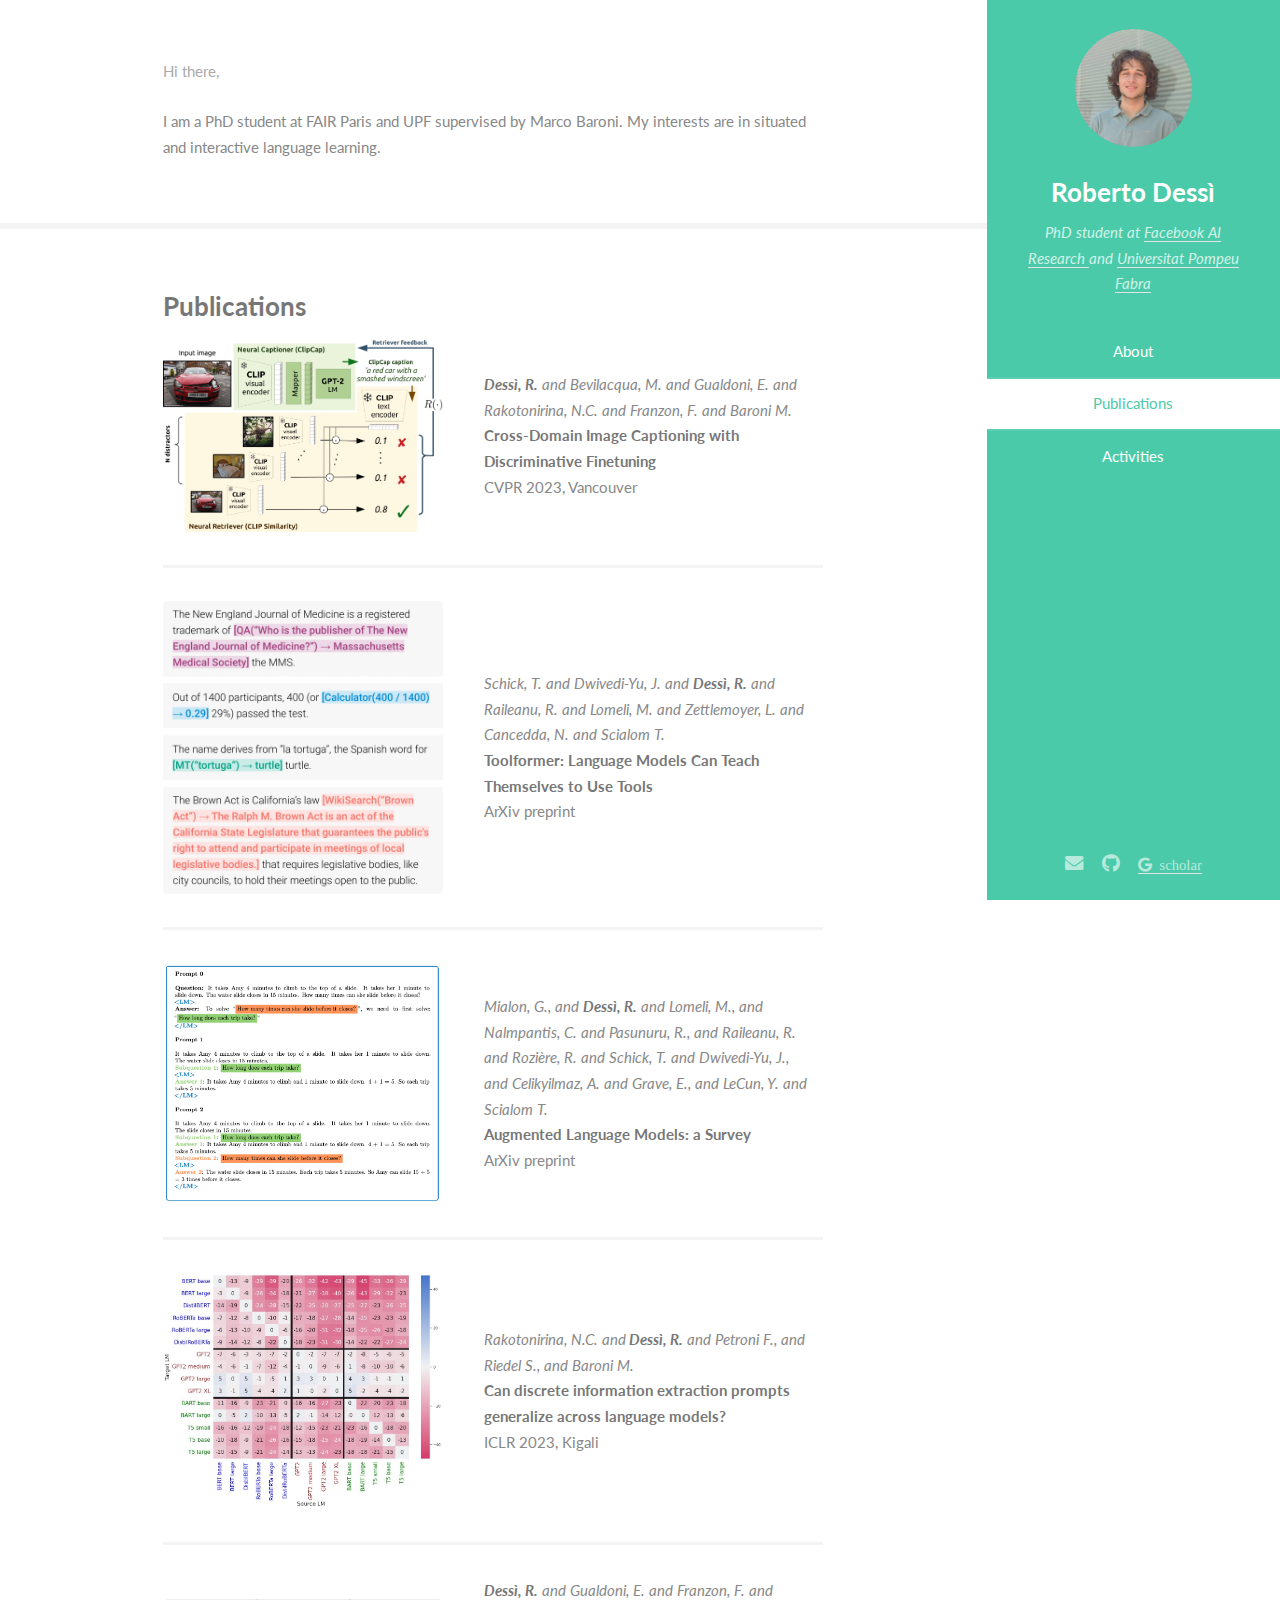
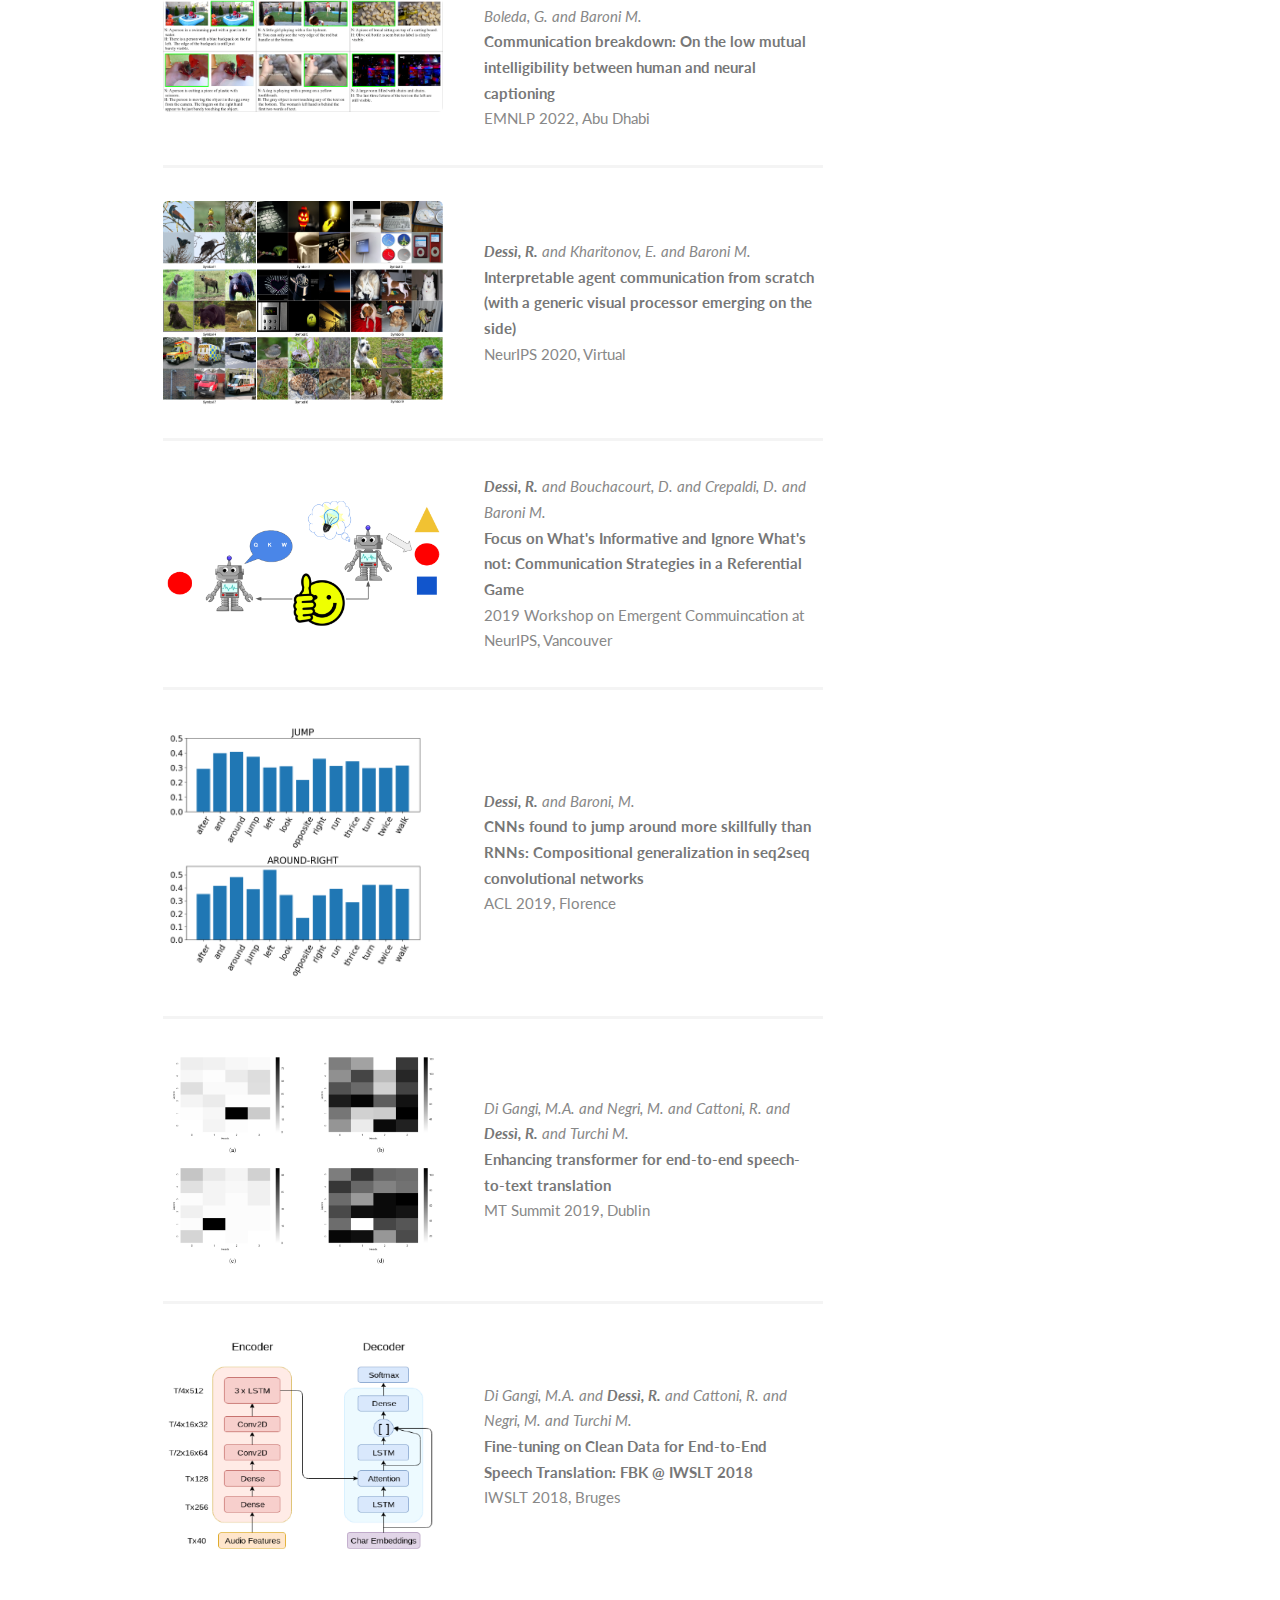
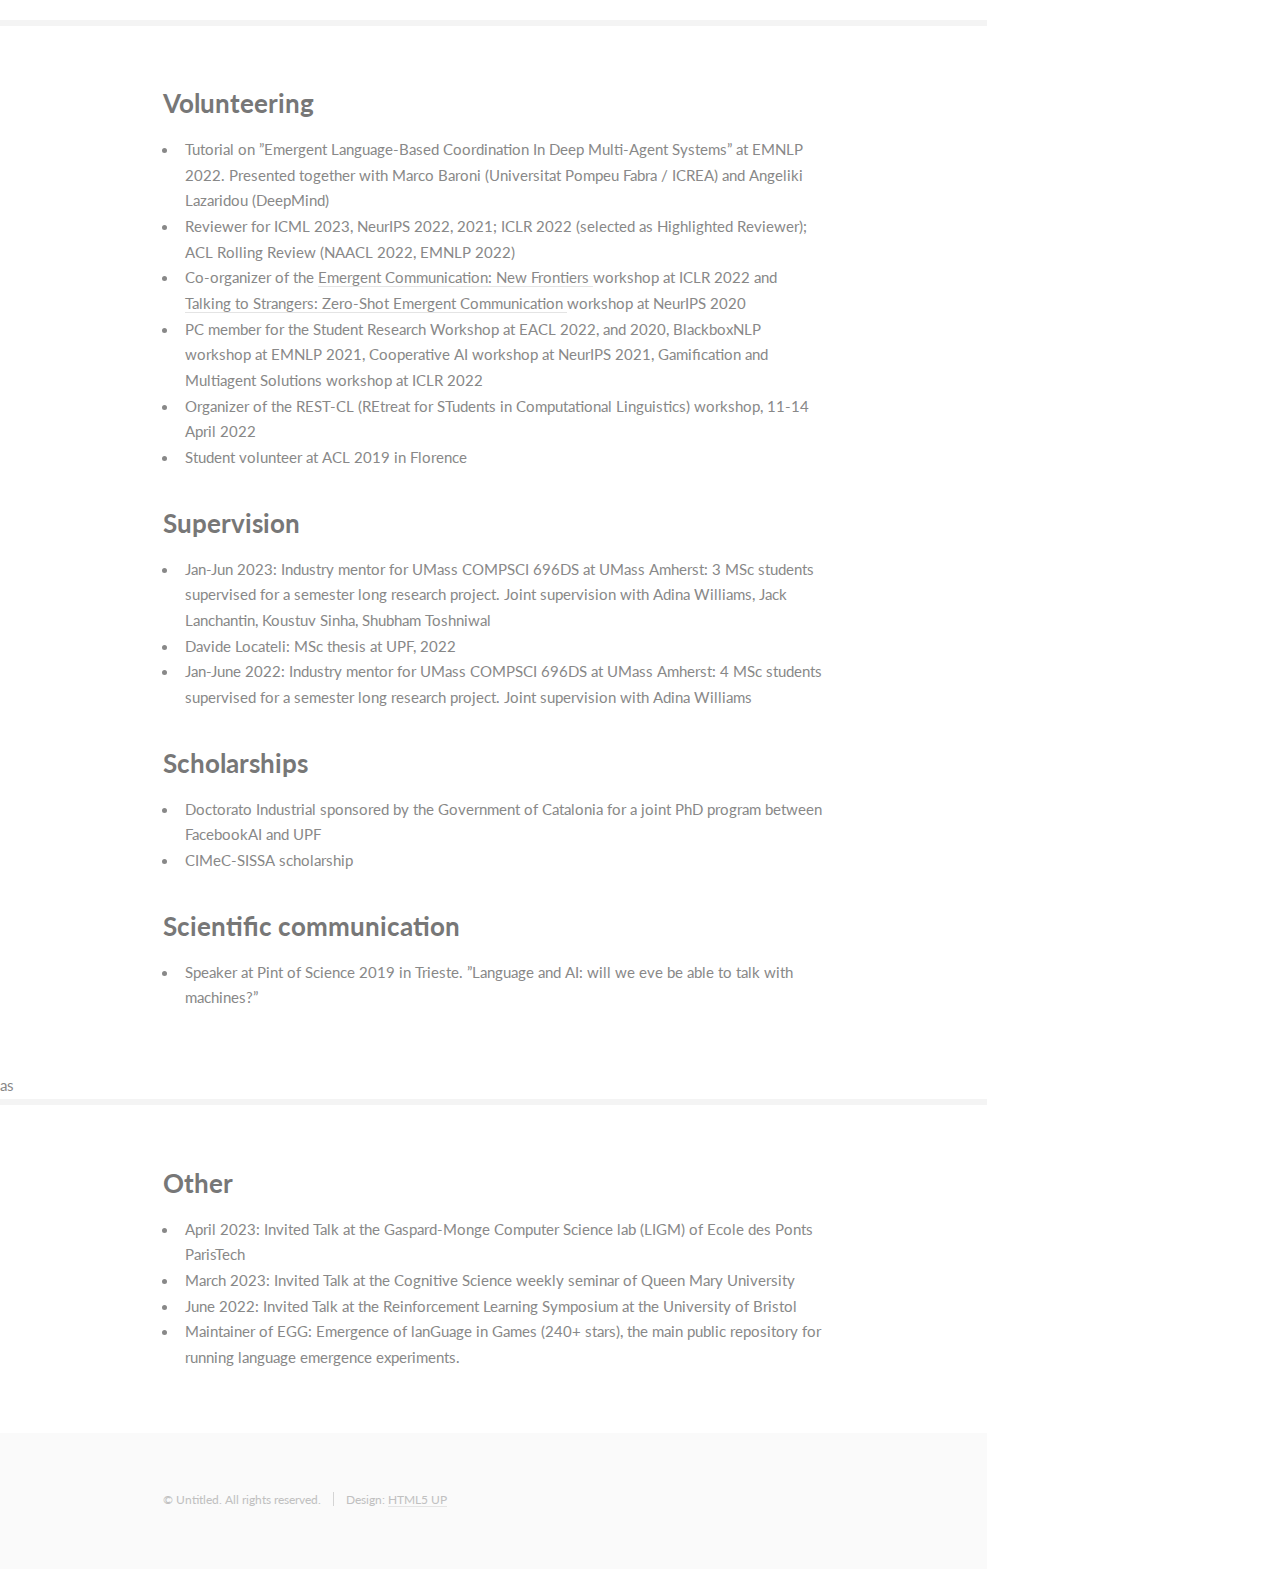
==== index.html @ 2ae9df3b "upd" ====
<!DOCTYPE HTML>

<html>
	<head>
		<title>Roberto Dessì</title>
		<meta charset="utf-8" />
		<meta name="viewport" content="width=device-width, initial-scale=1, user-scalable=no" />
		<link rel="stylesheet" href="assets/css/main.css" />
	</head>
	<body class="is-preload">

		<!-- Header -->
			<section id="header">
				<header>
					<span class="image avatar"><img src="images/me.jpg" alt="" /></span>
					<h1 id="logo"><a href="#">Roberto Dessì</a></h1>
					<p>PhD student at <a href="https://research.fb.com/category/facebook-ai-research/"> Facebook AI Research </a> 
						and <a href="https://www.upf.edu/web/colt"> Universitat Pompeu Fabra </a> </p>

				</header>
				<nav id="nav">
					<ul>
						<li><a href="#one" class="active">About</a></li>
						<li><a href="#two">Publications</a></li>
						<li><a href="#three">Activities</a></li>
					</ul>
				</nav>
				<footer>
					<ul class="icons">
						<li><a href="mailto:rdessi@fb.com" class="icon solid fa-envelope"><span class="label">Email</span></a></li>
						<li><a href="https://github.com/robertodessi" class="icon brands fa-github"><span class="label">Github</span></a></li>
						<li><a href="https://scholar.google.com/citations?user=LElX2I4AAAAJ&hl=en&authuser=1" class="fab fa-google" aria-hidden="true"><span class="label">&nbsp scholar</span></a></li>
					</ul>
				</footer>
			</section>

		<!-- Wrapper -->
			<div id="wrapper">

				<!-- Main -->
					<div id="main">

						<!-- One -->
							<section id="one">
								
								<div class="container">
									<header class="major">
										<!-- <h2>Read Only</h2> -->
										<p>Hi there,</p>
									</header>
									<p>I am a PhD student at FAIR Paris and UPF supervised by Marco Baroni. My interests are in situated and interactive language learning.</p>
								</div>
							</section>

						<!-- Two -->
							<section id="two">
								<div class="container">
									<h3>Publications</h3>
									<div class="features">
										<article>
											<a href="#" class="image"><img src="images/cvpr.png" alt="" /></a>
											<div class="inner">
												<i><b>Dessì, R.</b> and Bevilacqua, M. and Gualdoni, E. and Rakotonirina, N.C. and Franzon, F. and Baroni M.</i><br>
												<strong class="hoverable">Cross-Domain Image Captioning with Discriminative Finetuning</strong><br>
												CVPR 2023, Vancouver<br>
											</div>
										</article>
										<article>
											<a href="#" class="image"><img src="images/toolformer.png" alt="" /></a>
											<div class="inner">
												<i>Schick, T. and Dwivedi-Yu, J. and <b>Dessì, R.</b> and Raileanu, R. and Lomeli, M. and Zettlemoyer, L. and Cancedda, N. and Scialom T.</i><br>
												<strong class="hoverable">Toolformer: Language Models Can Teach Themselves to Use Tools</strong><br>
												ArXiv preprint<br>
											</div>
										</article>
										<article>
											<a href="#" class="image"><img src="images/alms.png" alt="" /></a>
											<div class="inner">
												<i>Mialon, G., and <b>Dessì, R.</b> and Lomeli, M., and Nalmpantis, C. and Pasunuru, R., and Raileanu, R. and Rozière, R. and Schick, T. and Dwivedi-Yu, J., and Celikyilmaz, A. and Grave, E., and LeCun, Y. and Scialom T.</i><br>
												<strong class="hoverable">Augmented Language Models: a Survey</strong><br>
												ArXiv preprint<br>
											</div>
										</article>
										<article>
											<a href="#" class="image"><img src="images/prompt_robust.jpeg" alt="" /></a>
											<div class="inner">
												<i>Rakotonirina, N.C. and<b> Dessì, R.</b> and Petroni F., and Riedel S., and Baroni M.</i><br>
												<strong class="hoverable">Can discrete information extraction prompts generalize across language models?</strong><br>
												ICLR 2023, Kigali<br>
											</div>
										</article>
										<article>
											<a href="#" class="image"><img src="images/clipcap_imagecode.jpg" alt="" /></a>
											<div class="inner">
												<i><b>Dessì, R.</b> and Gualdoni, E. and Franzon, F. and Boleda, G. and Baroni M.</i><br>
												<strong class="hoverable">Communication breakdown: On the low mutual intelligibility between human and neural captioning</strong><br>
												EMNLP 2022, Abu Dhabi<br>
											</div>
										</article>
										<article>
											<a href="#" class="image"><img src="images/neurips.png" alt="" /></a>
											<div class="inner">
												<i><b>Dessì, R.</b> and Kharitonov, E. and Baroni M.</i><br>
												<strong class="hoverable">Interpretable agent communication from scratch (with a generic visual processor emerging on the side)</strong><br>
												NeurIPS 2020, Virtual<br>
											</div>
										</article>
										<article>
											<a href="#" class="image"><img src="images/focus.png" alt="" /></a>
											<div class="inner">
												
												<i><b>Dessì, R.</b> and Bouchacourt, D. and Crepaldi, D. and Baroni M.</i><br>
												<strong class="hoverable">Focus on What's Informative and Ignore What's not: Communication Strategies in a Referential Game</strong><br>
												2019 Workshop on Emergent Commuincation at NeurIPS, Vancouver<br>
											</div>
										</article>
										<article>
											<a href="#" class="image"><img src="images/cnn.jpg" alt="" /></a>
											<div class="inner">
												
												<i><b>Dessi, R.</b> and Baroni, M.</i><br>
												<strong class="hoverable">CNNs found to jump around more skillfully than RNNs: Compositional generalization in seq2seq convolutional networks</strong><br>
												ACL 2019, Florence<br>
											</div>
										</article>
										<article>
											<a href="#" class="image"><img src="images/slt.png" alt="" /></a>
											<div class="inner">
												
												<i>Di Gangi, M.A. and Negri, M. and Cattoni, R. and <b>Dessì, R.</b> and Turchi M.</i><br>
												<strong class="hoverable">Enhancing transformer for end-to-end speech-to-text translation</strong><br>
												MT Summit 2019,  Dublin<br>
											</div>
										</article>
										<article>
											<a href="#" class="image"><img src="images/fine.png" alt="" /></a>
											<div class="inner">
												
												<i>Di Gangi, M.A. and <b>Dessì, R.</b> and Cattoni, R. and Negri, M. and Turchi M.</i><br>
												<strong class="hoverable">Fine-tuning on Clean Data for End-to-End Speech Translation: FBK @ IWSLT 2018</strong><br>
												IWSLT 2018, Bruges<br>
											</div>
										</article>
										


							</section>

							<!-- Three -->
							<section id="three">
								<div class="container">
									<h3>Volunteering</h3>
									<ul>
                                        <li>Tutorial on ”Emergent Language-Based Coordination In Deep Multi-Agent Systems” at EMNLP 2022. Presented together with Marco Baroni (Universitat Pompeu Fabra / ICREA) and Angeliki Lazaridou (DeepMind)</li>
                                        <li>Reviewer for ICML 2023, NeurIPS 2022, 2021; ICLR 2022 (selected as Highlighted Reviewer); ACL Rolling Review
                                        (NAACL 2022, EMNLP 2022)</li>
										<li>Co-organizer of the <a href="https://sites.google.com/view/emecom2022/"> Emergent Communication: New Frontiers </a> workshop at ICLR 2022 and <a href="https://sites.google.com/view/emecom2020/"> Talking to Strangers: Zero-Shot Emergent Communication </a> workshop at NeurIPS 2020</li>
										<li>PC member for the Student Research Workshop at EACL 2022, and 2020, BlackboxNLP workshop at EMNLP 2021,
                                        Cooperative AI workshop at NeurIPS 2021, Gamification and Multiagent Solutions workshop at ICLR 2022</li>
                                        <li>Organizer of the REST-CL (REtreat for STudents in Computational Linguistics) workshop, 11-14 April 2022</li>
										<li>Student volunteer at ACL 2019 in Florence</li>
									</ul>
									<h3>Supervision</h3>
									<ul>
										<li>Jan-Jun 2023: Industry mentor for UMass COMPSCI 696DS at UMass Amherst: 3 MSc students supervised for a semester long research project. Joint supervision with Adina Williams, Jack Lanchantin, Koustuv Sinha, Shubham Toshniwal</li>
										<li>Davide Locateli: MSc thesis at UPF, 2022</li>
                                        <li>Jan-June 2022: Industry mentor for UMass COMPSCI 696DS at UMass Amherst: 4 MSc students supervised for a semester long research project. Joint supervision with Adina Williams </li>
									</ul>
									<h3>Scholarships</h3>
									<ul>
										<li>Doctorato Industrial sponsored by the Government of Catalonia for a joint PhD program between FacebookAI and UPF</li>
										<li>CIMeC-SISSA scholarship</li>
									</ul>
									<h3>Scientific communication</h3>
									<ul>
										<li>Speaker at Pint of Science 2019 in Trieste. ”Language and AI: will we eve be able to talk with machines?”</li>
									</ul>
									
								</div>
							</section>
                            as
                            <section id="four">
                                <div class="container">
                                    <h3>Other</h3>
                                    <ul>
                                        <li>April 2023: Invited Talk at the Gaspard-Monge Computer Science lab (LIGM) of Ecole des Ponts ParisTech</li>
                                        <li>March 2023: Invited Talk at the Cognitive Science weekly seminar of Queen Mary University</li>
                                        <li>June 2022: Invited Talk at the Reinforcement Learning Symposium at the University of Bristol</li>
                                        <li>Maintainer of EGG: Emergence of lanGuage in Games (240+ stars), the main public repository for running language emergence experiments.</li>
									</ul>
									
								</div>
							</section>


						<!-- Three -->
						<!--
							<section id="three">
								<div class="container">
									<h3>Things I Can Do</h3>
									<p>Integer eu ante ornare amet commetus vestibulum blandit integer in curae ac faucibus integer non. Adipiscing cubilia elementum integer lorem ipsum dolor sit amet.</p>
									<ul class="feature-icons">
										<li class="icon solid fa-code">Write all the code</li>
										<li class="icon solid fa-cubes">Stack small boxes</li>
										<li class="icon solid fa-book">Read books and stuff</li>
										<li class="icon solid fa-coffee">Drink much coffee</li>
										<li class="icon solid fa-bolt">Lightning bolt</li>
										<li class="icon solid fa-users">Shadow clone technique</li>
									</ul>
								</div>
							</section>


						 Five 
						
							<section id="five">
								<div class="container">
									<h3>Elements</h3>

									<section>
										<h4>Text</h4>
										<p>This is <b>bold</b> and this is <strong>strong</strong>. This is <i>italic</i> and this is <em>emphasized</em>.
										This is <sup>superscript</sup> text and this is <sub>subscript</sub> text.
										This is <u>underlined</u> and this is code: <code>for (;;) { ... }</code>. Finally, <a href="#">this is a link</a>.</p>
										<hr />
										<header>
											<h4>Heading with a Subtitle</h4>
											<p>Lorem ipsum dolor sit amet nullam id egestas urna aliquam</p>
										</header>
										<p>Nunc lacinia ante nunc ac lobortis. Interdum adipiscing gravida odio porttitor sem non mi integer non faucibus ornare mi ut ante amet placerat aliquet. Volutpat eu sed ante lacinia sapien lorem accumsan varius montes viverra nibh in adipiscing blandit tempus accumsan.</p>
										<header>
											<h5>Heading with a Subtitle</h5>
											<p>Lorem ipsum dolor sit amet nullam id egestas urna aliquam</p>
										</header>
										<p>Nunc lacinia ante nunc ac lobortis. Interdum adipiscing gravida odio porttitor sem non mi integer non faucibus ornare mi ut ante amet placerat aliquet. Volutpat eu sed ante lacinia sapien lorem accumsan varius montes viverra nibh in adipiscing blandit tempus accumsan.</p>
										<hr />
										<h2>Heading Level 2</h2>
										<h3>Heading Level 3</h3>
										<h4>Heading Level 4</h4>
										<h5>Heading Level 5</h5>
										<h6>Heading Level 6</h6>
										<hr />
										<h5>Blockquote</h5>
										<blockquote>Fringilla nisl. Donec accumsan interdum nisi, quis tincidunt felis sagittis eget tempus euismod. Vestibulum ante ipsum primis in faucibus vestibulum. Blandit adipiscing eu felis iaculis volutpat ac adipiscing accumsan faucibus. Vestibulum ante ipsum primis in faucibus lorem ipsum dolor sit amet nullam adipiscing eu felis.</blockquote>
										<h5>Preformatted</h5>
										<pre><code>i = 0;

while (!deck.isInOrder()) {
    print 'Iteration ' + i;
    deck.shuffle();
    i++;
}

print 'It took ' + i + ' iterations to sort the deck.';</code></pre>
									</section>

									<section>
										<h4>Lists</h4>
										<div class="row">
											<div class="col-6 col-12-xsmall">
												<h5>Unordered</h5>
												<ul>
													<li>Dolor pulvinar etiam magna etiam.</li>
													<li>Sagittis adipiscing lorem eleifend.</li>
													<li>Felis enim feugiat dolore viverra.</li>
												</ul>
												<h5>Alternate</h5>
												<ul class="alt">
													<li>Dolor pulvinar etiam magna etiam.</li>
													<li>Sagittis adipiscing lorem eleifend.</li>
													<li>Felis enim feugiat dolore viverra.</li>
												</ul>
											</div>
											<div class="col-6 col-12-xsmall">
												<h5>Ordered</h5>
												<ol>
													<li>Dolor pulvinar etiam magna etiam.</li>
													<li>Etiam vel felis at lorem sed viverra.</li>
													<li>Felis enim feugiat dolore viverra.</li>
													<li>Dolor pulvinar etiam magna etiam.</li>
													<li>Etiam vel felis at lorem sed viverra.</li>
													<li>Felis enim feugiat dolore viverra.</li>
												</ol>
												<h5>Icons</h5>
												<ul class="icons">
													<li><a href="#" class="icon brands fa-twitter"><span class="label">Twitter</span></a></li>
													<li><a href="#" class="icon brands fa-facebook-f"><span class="label">Facebook</span></a></li>
													<li><a href="#" class="icon brands fa-instagram"><span class="label">Instagram</span></a></li>
													<li><a href="#" class="icon brands fa-github"><span class="label">Github</span></a></li>
													<li><a href="#" class="icon brands fa-dribbble"><span class="label">Dribbble</span></a></li>
													<li><a href="#" class="icon brands fa-tumblr"><span class="label">Tumblr</span></a></li>
												</ul>
											</div>
										</div>
										<h5>Actions</h5>
										<ul class="actions">
											<li><a href="#" class="button primary">Default</a></li>
											<li><a href="#" class="button">Default</a></li>
											<li><a href="#" class="button alt">Default</a></li>
										</ul>
										<ul class="actions small">
											<li><a href="#" class="button primary small">Small</a></li>
											<li><a href="#" class="button small">Small</a></li>
											<li><a href="#" class="button alt small">Small</a></li>
										</ul>
										<div class="row">
											<div class="col-3 col-6-medium col-12-xsmall">
												<ul class="actions stacked">
													<li><a href="#" class="button primary">Default</a></li>
													<li><a href="#" class="button">Default</a></li>
													<li><a href="#" class="button alt">Default</a></li>
												</ul>
											</div>
											<div class="col-3 col-6 col-12-xsmall">
												<ul class="actions stacked">
													<li><a href="#" class="button primary small">Small</a></li>
													<li><a href="#" class="button small">Small</a></li>
													<li><a href="#" class="button alt small">Small</a></li>
												</ul>
											</div>
											<div class="col-3 col-6-medium col-12-xsmall">
												<ul class="actions stacked">
													<li><a href="#" class="button primary fit">Default</a></li>
													<li><a href="#" class="button fit">Default</a></li>
													<li><a href="#" class="button alt fit">Default</a></li>
												</ul>
											</div>
											<div class="col-3 col-6-medium col-12-xsmall">
												<ul class="actions stacked">
													<li><a href="#" class="button primary small fit">Small</a></li>
													<li><a href="#" class="button small fit">Small</a></li>
													<li><a href="#" class="button alt small fit">Small</a></li>
												</ul>
											</div>
										</div>
									</section>

									<section>
										<h4>Table</h4>
										<h5>Default</h5>
										<div class="table-wrapper">
											<table>
												<thead>
													<tr>
														<th>Name</th>
														<th>Description</th>
														<th>Price</th>
													</tr>
												</thead>
												<tbody>
													<tr>
														<td>Item One</td>
														<td>Ante turpis integer aliquet porttitor.</td>
														<td>29.99</td>
													</tr>
													<tr>
														<td>Item Two</td>
														<td>Vis ac commodo adipiscing arcu aliquet.</td>
														<td>19.99</td>
													</tr>
													<tr>
														<td>Item Three</td>
														<td> Morbi faucibus arcu accumsan lorem.</td>
														<td>29.99</td>
													</tr>
													<tr>
														<td>Item Four</td>
														<td>Vitae integer tempus condimentum.</td>
														<td>19.99</td>
													</tr>
													<tr>
														<td>Item Five</td>
														<td>Ante turpis integer aliquet porttitor.</td>
														<td>29.99</td>
													</tr>
												</tbody>
												<tfoot>
													<tr>
														<td colspan="2"></td>
														<td>100.00</td>
													</tr>
												</tfoot>
											</table>
										</div>

										<h5>Alternate</h5>
										<div class="table-wrapper">
											<table class="alt">
												<thead>
													<tr>
														<th>Name</th>
														<th>Description</th>
														<th>Price</th>
													</tr>
												</thead>
												<tbody>
													<tr>
														<td>Item One</td>
														<td>Ante turpis integer aliquet porttitor.</td>
														<td>29.99</td>
													</tr>
													<tr>
														<td>Item Two</td>
														<td>Vis ac commodo adipiscing arcu aliquet.</td>
														<td>19.99</td>
													</tr>
													<tr>
														<td>Item Three</td>
														<td> Morbi faucibus arcu accumsan lorem.</td>
														<td>29.99</td>
													</tr>
													<tr>
														<td>Item Four</td>
														<td>Vitae integer tempus condimentum.</td>
														<td>19.99</td>
													</tr>
													<tr>
														<td>Item Five</td>
														<td>Ante turpis integer aliquet porttitor.</td>
														<td>29.99</td>
													</tr>
												</tbody>
												<tfoot>
													<tr>
														<td colspan="2"></td>
														<td>100.00</td>
													</tr>
												</tfoot>
											</table>
										</div>
									</section>

									<section>
										<h4>Buttons</h4>
										<ul class="actions">
											<li><a href="#" class="button primary">Primary</a></li>
											<li><a href="#" class="button">Default</a></li>
											<li><a href="#" class="button alt">Alternate</a></li>
										</ul>
										<ul class="actions">
											<li><a href="#" class="button primary large">Large</a></li>
											<li><a href="#" class="button">Default</a></li>
											<li><a href="#" class="button alt small">Small</a></li>
										</ul>
										<ul class="actions fit">
											<li><a href="#" class="button primary fit">Fit</a></li>
											<li><a href="#" class="button fit">Fit</a></li>
											<li><a href="#" class="button alt fit">Fit</a></li>
										</ul>
										<ul class="actions fit small">
											<li><a href="#" class="button primary fit small">Fit + Small</a></li>
											<li><a href="#" class="button fit small">Fit + Small</a></li>
											<li><a href="#" class="button alt fit small">Fit + Small</a></li>
										</ul>
										<ul class="actions">
											<li><a href="#" class="button primary icon solid fa-download">Icon</a></li>
											<li><a href="#" class="button icon solid fa-download">Icon</a></li>
											<li><a href="#" class="button alt icon solid fa-check">Icon</a></li>
										</ul>
										<ul class="actions">
											<li><span class="button primary disabled">Primary</span></li>
											<li><span class="button disabled">Default</span></li>
											<li><span class="button alt disabled">Alternate</span></li>
										</ul>
									</section>

									<section>
										<h4>Form</h4>
										<form method="post" action="#">
											<div class="row gtr-uniform">
												<div class="col-6 col-12-xsmall">
													<input type="text" name="demo-name" id="demo-name" value="" placeholder="Name" />
												</div>
												<div class="col-6 col-12-xsmall">
													<input type="email" name="demo-email" id="demo-email" value="" placeholder="Email" />
												</div>
												<div class="col-12">
													<select name="demo-category" id="demo-category">
														<option value="">- Category -</option>
														<option value="1">Manufacturing</option>
														<option value="1">Shipping</option>
														<option value="1">Administration</option>
														<option value="1">Human Resources</option>
													</select>
												</div>
												<div class="col-4 col-12-medium">
													<input type="radio" id="demo-priority-low" name="demo-priority" checked>
													<label for="demo-priority-low">Low Priority</label>
												</div>
												<div class="col-4 col-12-medium">
													<input type="radio" id="demo-priority-normal" name="demo-priority">
													<label for="demo-priority-normal">Normal Priority</label>
												</div>
												<div class="col-4 col-12-medium">
													<input type="radio" id="demo-priority-high" name="demo-priority">
													<label for="demo-priority-high">High Priority</label>
												</div>
												<div class="col-6 col-12-medium">
													<input type="checkbox" id="demo-copy" name="demo-copy">
													<label for="demo-copy">Email me a copy of this message</label>
												</div>
												<div class="col-6 col-12-medium">
													<input type="checkbox" id="demo-human" name="demo-human" checked>
													<label for="demo-human">I am a human and not a robot</label>
												</div>
												<div class="col-12">
													<textarea name="demo-message" id="demo-message" placeholder="Enter your message" rows="6"></textarea>
												</div>
												<div class="col-12">
													<ul class="actions">
														<li><input type="submit" value="Send Message" /></li>
														<li><input type="reset" value="Reset" class="alt" /></li>
													</ul>
												</div>
											</div>
										</form>
									</section>

									<section>
										<h4>Image</h4>
										<h5>Fit</h5>
										<span class="image fit"><img src="images/banner.jpg" alt="" /></span>
										<div class="box alt">
											<div class="row gtr-50 gtr-uniform">
												<div class="col-4"><span class="image fit"><img src="images/pic01.jpg" alt="" /></span></div>
												<div class="col-4"><span class="image fit"><img src="images/pic02.jpg" alt="" /></span></div>
												<div class="col-4"><span class="image fit"><img src="images/pic03.jpg" alt="" /></span></div>
												<div class="col-4"><span class="image fit"><img src="images/pic02.jpg" alt="" /></span></div>
												<div class="col-4"><span class="image fit"><img src="images/pic03.jpg" alt="" /></span></div>
												<div class="col-4"><span class="image fit"><img src="images/pic01.jpg" alt="" /></span></div>
												<div class="col-4"><span class="image fit"><img src="images/pic03.jpg" alt="" /></span></div>
												<div class="col-4"><span class="image fit"><img src="images/pic01.jpg" alt="" /></span></div>
												<div class="col-4"><span class="image fit"><img src="images/pic02.jpg" alt="" /></span></div>
											</div>
										</div>
										<h5>Left &amp; Right</h5>
										<p><span class="image left"><img src="images/avatar.jpg" alt="" /></span>Fringilla nisl. Donec accumsan interdum nisi, quis tincidunt felis sagittis eget. tempus euismod. Vestibulum ante ipsum primis in faucibus vestibulum. Blandit adipiscing eu felis iaculis volutpat ac adipiscing accumsan eu faucibus. Integer ac pellentesque praesent tincidunt felis sagittis eget. tempus euismod. Vestibulum ante ipsum primis in faucibus vestibulum. Blandit adipiscing eu felis iaculis volutpat ac adipiscing accumsan eu faucibus. Integer ac pellentesque praesent. Donec accumsan interdum nisi, quis tincidunt felis sagittis eget. tempus euismod. Vestibulum ante ipsum primis in faucibus vestibulum. Blandit adipiscing eu felis iaculis volutpat ac adipiscing accumsan eu faucibus. Integer ac pellentesque praesent tincidunt felis sagittis eget. tempus euismod. Vestibulum ante ipsum primis in faucibus vestibulum. Blandit adipiscing eu felis iaculis volutpat ac adipiscing accumsan eu faucibus. Integer ac pellentesque praesent.</p>
										<p><span class="image right"><img src="images/avatar.jpg" alt="" /></span>Fringilla nisl. Donec accumsan interdum nisi, quis tincidunt felis sagittis eget. tempus euismod. Vestibulum ante ipsum primis in faucibus vestibulum. Blandit adipiscing eu felis iaculis volutpat ac adipiscing accumsan eu faucibus. Integer ac pellentesque praesent tincidunt felis sagittis eget. tempus euismod. Vestibulum ante ipsum primis in faucibus vestibulum. Blandit adipiscing eu felis iaculis volutpat ac adipiscing accumsan eu faucibus. Integer ac pellentesque praesent. Donec accumsan interdum nisi, quis tincidunt felis sagittis eget. tempus euismod. Vestibulum ante ipsum primis in faucibus vestibulum. Blandit adipiscing eu felis iaculis volutpat ac adipiscing accumsan eu faucibus. Integer ac pellentesque praesent tincidunt felis sagittis eget. tempus euismod. Vestibulum ante ipsum primis in faucibus vestibulum. Blandit adipiscing eu felis iaculis volutpat ac adipiscing accumsan eu faucibus. Integer ac pellentesque praesent.</p>
									</section>

								</div>
							</section>
						-->

					</div>

				<!-- Footer -->
					<section id="footer">
						<div class="container">
							<ul class="copyright">
								<li>&copy; Untitled. All rights reserved.</li><li>Design: <a href="http://html5up.net">HTML5 UP</a></li>
							</ul>
						</div>
					</section>

			</div>

		<!-- Scripts -->
			<script src="assets/js/jquery.min.js"></script>
			<script src="assets/js/jquery.scrollex.min.js"></script>
			<script src="assets/js/jquery.scrolly.min.js"></script>
			<script src="assets/js/browser.min.js"></script>
			<script src="assets/js/breakpoints.min.js"></script>
			<script src="assets/js/util.js"></script>
			<script src="assets/js/main.js"></script>

	</body>
</html>
---- assets/css/main.css ----
@import url("fontawesome-all.min.css");
@import url("https://fonts.googleapis.com/css?family=Lato:400,400italic,700,700italic|Source+Code+Pro:400");

/*
	Read Only by HTML5 UP
	html5up.net | @ajlkn
	Free for personal and commercial use under the CCA 3.0 license (html5up.net/license)
*/

html, body, div, span, applet, object,
iframe, h1, h2, h3, h4, h5, h6, p, blockquote,
pre, a, abbr, acronym, address, big, cite,
code, del, dfn, em, img, ins, kbd, q, s, samp,
small, strike, strong, sub, sup, tt, var, b,
u, i, center, dl, dt, dd, ol, ul, li, fieldset,
form, label, legend, table, caption, tbody,
tfoot, thead, tr, th, td, article, aside,
canvas, details, embed, figure, figcaption,
footer, header, hgroup, menu, nav, output, ruby,
section, summary, time, mark, audio, video {
	margin: 0;
	padding: 0;
	border: 0;
	font-size: 100%;
	font: inherit;
	vertical-align: baseline;}

article, aside, details, figcaption, figure,
footer, header, hgroup, menu, nav, section {
	display: block;}

body {
	line-height: 1;
}

ol, ul {
	list-style: none;
}

blockquote, q {
	quotes: none;
}

	blockquote:before, blockquote:after, q:before, q:after {
		content: '';
		content: none;
	}

table {
	border-collapse: collapse;
	border-spacing: 0;
}

body {
	-webkit-text-size-adjust: none;
}

mark {
	background-color: transparent;
	color: inherit;
}

input::-moz-focus-inner {
	border: 0;
	padding: 0;
}

input, select, textarea {
	-moz-appearance: none;
	-webkit-appearance: none;
	-ms-appearance: none;
	appearance: none;
}

/* Basic */

	html {
		box-sizing: border-box;
	}

	*, *:before, *:after {
		box-sizing: inherit;
	}

	body {
		background: #fff;
	}

		body.is-preload *, body.is-preload *:before, body.is-preload *:after {
			-moz-animation: none !important;
			-webkit-animation: none !important;
			-ms-animation: none !important;
			animation: none !important;
			-moz-transition: none !important;
			-webkit-transition: none !important;
			-ms-transition: none !important;
			transition: none !important;
		}

	body, input, select, textarea {
		color: #888;
		font-family: "Lato", sans-serif;
		font-size: 16pt;
		font-weight: 400;
		line-height: 1.75em;
	}

	a {
		-moz-transition: color 0.2s ease-in-out, border-color 0.2s ease-in-out;
		-webkit-transition: color 0.2s ease-in-out, border-color 0.2s ease-in-out;
		-ms-transition: color 0.2s ease-in-out, border-color 0.2s ease-in-out;
		transition: color 0.2s ease-in-out, border-color 0.2s ease-in-out;
		border-bottom: solid 1px #e4e4e4;
		color: inherit;
		text-decoration: none;
	}

		a:hover {
			border-bottom-color: transparent;
			color: #4acaa8 !important;
		}

	strong, b {
		color: #777;
		font-weight: 700;
	}

	em, i {
		font-style: italic;
	}

	p {
		margin: 0 0 2.25em 0;
	}

	h1, h2, h3, h4, h5, h6 {
		color: #777;
		font-weight: 700;
		line-height: 1em;
		margin: 0 0 0.5625em 0;
	}

		h1 a, h2 a, h3 a, h4 a, h5 a, h6 a {
			border: 0;
			color: inherit;
			text-decoration: none;
		}

	h2 {
		font-size: 2em;
		line-height: 1.5em;
	}

	h3 {
		font-size: 1.75em;
		line-height: 1.5em;
	}

	h4 {
		font-size: 1.25em;
		line-height: 1.5em;
	}

	h5 {
		font-size: 0.9em;
		line-height: 1.5em;
	}

	h6 {
		font-size: 0.7em;
		line-height: 1.5em;
	}

	sub {
		font-size: 0.8em;
		position: relative;
		top: 0.5em;
	}

	sup {
		font-size: 0.8em;
		position: relative;
		top: -0.5em;
	}

	hr {
		border: 0;
		border-bottom: solid 2px #f4f4f4;
		margin: 2.25em 0;
	}

		hr.major {
			margin: 3.375em 0;
		}

	blockquote {
		border-left: solid 8px #e4e4e4;
		font-style: italic;
		margin: 0 0 2.25em 0;
		padding: 0.5em 0 0.5em 2em;
	}

	code {
		background: #555;
		border-radius: 5px;
		color: #fff;
		font-family: "Source Code Pro", monospace;
		font-size: 0.9em;
		margin: 0 0.25em;
		padding: 0.25em 0.65em;
	}

	pre {
		font-family: "Source Code Pro", monospace;
		font-size: 0.9em;
		margin: 0 0 2.25em 0;
	}

		pre code {
			-webkit-overflow-scrolling: touch;
			display: block;
			line-height: 1.5em;
			overflow-x: auto;
			padding: 1em 1.5em;
		}

	.align-left {
		text-align: left;
	}

	.align-center {
		text-align: center;
	}

	.align-right {
		text-align: right;
	}

/* Row */

	.row {
		display: flex;
		flex-wrap: wrap;
		box-sizing: border-box;
		align-items: stretch;
	}

		.row > * {
			box-sizing: border-box;
		}

		.row.gtr-uniform > * > :last-child {
			margin-bottom: 0;
		}

		.row.aln-left {
			justify-content: flex-start;
		}

		.row.aln-center {
			justify-content: center;
		}

		.row.aln-right {
			justify-content: flex-end;
		}

		.row.aln-top {
			align-items: flex-start;
		}

		.row.aln-middle {
			align-items: center;
		}

		.row.aln-bottom {
			align-items: flex-end;
		}

		.row > .imp {
			order: -1;
		}

		.row > .col-1 {
			width: 8.33333%;
		}

		.row > .off-1 {
			margin-left: 8.33333%;
		}

		.row > .col-2 {
			width: 16.66667%;
		}

		.row > .off-2 {
			margin-left: 16.66667%;
		}

		.row > .col-3 {
			width: 25%;
		}

		.row > .off-3 {
			margin-left: 25%;
		}

		.row > .col-4 {
			width: 33.33333%;
		}

		.row > .off-4 {
			margin-left: 33.33333%;
		}

		.row > .col-5 {
			width: 41.66667%;
		}

		.row > .off-5 {
			margin-left: 41.66667%;
		}

		.row > .col-6 {
			width: 50%;
		}

		.row > .off-6 {
			margin-left: 50%;
		}

		.row > .col-7 {
			width: 58.33333%;
		}

		.row > .off-7 {
			margin-left: 58.33333%;
		}

		.row > .col-8 {
			width: 66.66667%;
		}

		.row > .off-8 {
			margin-left: 66.66667%;
		}

		.row > .col-9 {
			width: 75%;
		}

		.row > .off-9 {
			margin-left: 75%;
		}

		.row > .col-10 {
			width: 83.33333%;
		}

		.row > .off-10 {
			margin-left: 83.33333%;
		}

		.row > .col-11 {
			width: 91.66667%;
		}

		.row > .off-11 {
			margin-left: 91.66667%;
		}

		.row > .col-12 {
			width: 100%;
		}

		.row > .off-12 {
			margin-left: 100%;
		}

		.row.gtr-0 {
			margin-top: 0;
			margin-left: 0em;
		}

			.row.gtr-0 > * {
				padding: 0 0 0 0em;
			}

			.row.gtr-0.gtr-uniform {
				margin-top: 0em;
			}

				.row.gtr-0.gtr-uniform > * {
					padding-top: 0em;
				}

		.row.gtr-25 {
			margin-top: 0;
			margin-left: -0.5em;
		}

			.row.gtr-25 > * {
				padding: 0 0 0 0.5em;
			}

			.row.gtr-25.gtr-uniform {
				margin-top: -0.5em;
			}

				.row.gtr-25.gtr-uniform > * {
					padding-top: 0.5em;
				}

		.row.gtr-50 {
			margin-top: 0;
			margin-left: -1em;
		}

			.row.gtr-50 > * {
				padding: 0 0 0 1em;
			}

			.row.gtr-50.gtr-uniform {
				margin-top: -1em;
			}

				.row.gtr-50.gtr-uniform > * {
					padding-top: 1em;
				}

		.row {
			margin-top: 0;
			margin-left: -2em;
		}

			.row > * {
				padding: 0 0 0 2em;
			}

			.row.gtr-uniform {
				margin-top: -2em;
			}

				.row.gtr-uniform > * {
					padding-top: 2em;
				}

		.row.gtr-150 {
			margin-top: 0;
			margin-left: -3em;
		}

			.row.gtr-150 > * {
				padding: 0 0 0 3em;
			}

			.row.gtr-150.gtr-uniform {
				margin-top: -3em;
			}

				.row.gtr-150.gtr-uniform > * {
					padding-top: 3em;
				}

		.row.gtr-200 {
			margin-top: 0;
			margin-left: -4em;
		}

			.row.gtr-200 > * {
				padding: 0 0 0 4em;
			}

			.row.gtr-200.gtr-uniform {
				margin-top: -4em;
			}

				.row.gtr-200.gtr-uniform > * {
					padding-top: 4em;
				}

		@media screen and (max-width: 1680px) {

			.row {
				display: flex;
				flex-wrap: wrap;
				box-sizing: border-box;
				align-items: stretch;
			}

				.row > * {
					box-sizing: border-box;
				}

				.row.gtr-uniform > * > :last-child {
					margin-bottom: 0;
				}

				.row.aln-left {
					justify-content: flex-start;
				}

				.row.aln-center {
					justify-content: center;
				}

				.row.aln-right {
					justify-content: flex-end;
				}

				.row.aln-top {
					align-items: flex-start;
				}

				.row.aln-middle {
					align-items: center;
				}

				.row.aln-bottom {
					align-items: flex-end;
				}

				.row > .imp-xlarge {
					order: -1;
				}

				.row > .col-1-xlarge {
					width: 8.33333%;
				}

				.row > .off-1-xlarge {
					margin-left: 8.33333%;
				}

				.row > .col-2-xlarge {
					width: 16.66667%;
				}

				.row > .off-2-xlarge {
					margin-left: 16.66667%;
				}

				.row > .col-3-xlarge {
					width: 25%;
				}

				.row > .off-3-xlarge {
					margin-left: 25%;
				}

				.row > .col-4-xlarge {
					width: 33.33333%;
				}

				.row > .off-4-xlarge {
					margin-left: 33.33333%;
				}

				.row > .col-5-xlarge {
					width: 41.66667%;
				}

				.row > .off-5-xlarge {
					margin-left: 41.66667%;
				}

				.row > .col-6-xlarge {
					width: 50%;
				}

				.row > .off-6-xlarge {
					margin-left: 50%;
				}

				.row > .col-7-xlarge {
					width: 58.33333%;
				}

				.row > .off-7-xlarge {
					margin-left: 58.33333%;
				}

				.row > .col-8-xlarge {
					width: 66.66667%;
				}

				.row > .off-8-xlarge {
					margin-left: 66.66667%;
				}

				.row > .col-9-xlarge {
					width: 75%;
				}

				.row > .off-9-xlarge {
					margin-left: 75%;
				}

				.row > .col-10-xlarge {
					width: 83.33333%;
				}

				.row > .off-10-xlarge {
					margin-left: 83.33333%;
				}

				.row > .col-11-xlarge {
					width: 91.66667%;
				}

				.row > .off-11-xlarge {
					margin-left: 91.66667%;
				}

				.row > .col-12-xlarge {
					width: 100%;
				}

				.row > .off-12-xlarge {
					margin-left: 100%;
				}

				.row.gtr-0 {
					margin-top: 0;
					margin-left: 0em;
				}

					.row.gtr-0 > * {
						padding: 0 0 0 0em;
					}

					.row.gtr-0.gtr-uniform {
						margin-top: 0em;
					}

						.row.gtr-0.gtr-uniform > * {
							padding-top: 0em;
						}

				.row.gtr-25 {
					margin-top: 0;
					margin-left: -0.5em;
				}

					.row.gtr-25 > * {
						padding: 0 0 0 0.5em;
					}

					.row.gtr-25.gtr-uniform {
						margin-top: -0.5em;
					}

						.row.gtr-25.gtr-uniform > * {
							padding-top: 0.5em;
						}

				.row.gtr-50 {
					margin-top: 0;
					margin-left: -1em;
				}

					.row.gtr-50 > * {
						padding: 0 0 0 1em;
					}

					.row.gtr-50.gtr-uniform {
						margin-top: -1em;
					}

						.row.gtr-50.gtr-uniform > * {
							padding-top: 1em;
						}

				.row {
					margin-top: 0;
					margin-left: -2em;
				}

					.row > * {
						padding: 0 0 0 2em;
					}

					.row.gtr-uniform {
						margin-top: -2em;
					}

						.row.gtr-uniform > * {
							padding-top: 2em;
						}

				.row.gtr-150 {
					margin-top: 0;
					margin-left: -3em;
				}

					.row.gtr-150 > * {
						padding: 0 0 0 3em;
					}

					.row.gtr-150.gtr-uniform {
						margin-top: -3em;
					}

						.row.gtr-150.gtr-uniform > * {
							padding-top: 3em;
						}

				.row.gtr-200 {
					margin-top: 0;
					margin-left: -4em;
				}

					.row.gtr-200 > * {
						padding: 0 0 0 4em;
					}

					.row.gtr-200.gtr-uniform {
						margin-top: -4em;
					}

						.row.gtr-200.gtr-uniform > * {
							padding-top: 4em;
						}

		}

		@media screen and (max-width: 1280px) {

			.row {
				display: flex;
				flex-wrap: wrap;
				box-sizing: border-box;
				align-items: stretch;
			}

				.row > * {
					box-sizing: border-box;
				}

				.row.gtr-uniform > * > :last-child {
					margin-bottom: 0;
				}

				.row.aln-left {
					justify-content: flex-start;
				}

				.row.aln-center {
					justify-content: center;
				}

				.row.aln-right {
					justify-content: flex-end;
				}

				.row.aln-top {
					align-items: flex-start;
				}

				.row.aln-middle {
					align-items: center;
				}

				.row.aln-bottom {
					align-items: flex-end;
				}

				.row > .imp-large {
					order: -1;
				}

				.row > .col-1-large {
					width: 8.33333%;
				}

				.row > .off-1-large {
					margin-left: 8.33333%;
				}

				.row > .col-2-large {
					width: 16.66667%;
				}

				.row > .off-2-large {
					margin-left: 16.66667%;
				}

				.row > .col-3-large {
					width: 25%;
				}

				.row > .off-3-large {
					margin-left: 25%;
				}

				.row > .col-4-large {
					width: 33.33333%;
				}

				.row > .off-4-large {
					margin-left: 33.33333%;
				}

				.row > .col-5-large {
					width: 41.66667%;
				}

				.row > .off-5-large {
					margin-left: 41.66667%;
				}

				.row > .col-6-large {
					width: 50%;
				}

				.row > .off-6-large {
					margin-left: 50%;
				}

				.row > .col-7-large {
					width: 58.33333%;
				}

				.row > .off-7-large {
					margin-left: 58.33333%;
				}

				.row > .col-8-large {
					width: 66.66667%;
				}

				.row > .off-8-large {
					margin-left: 66.66667%;
				}

				.row > .col-9-large {
					width: 75%;
				}

				.row > .off-9-large {
					margin-left: 75%;
				}

				.row > .col-10-large {
					width: 83.33333%;
				}

				.row > .off-10-large {
					margin-left: 83.33333%;
				}

				.row > .col-11-large {
					width: 91.66667%;
				}

				.row > .off-11-large {
					margin-left: 91.66667%;
				}

				.row > .col-12-large {
					width: 100%;
				}

				.row > .off-12-large {
					margin-left: 100%;
				}

				.row.gtr-0 {
					margin-top: 0;
					margin-left: 0em;
				}

					.row.gtr-0 > * {
						padding: 0 0 0 0em;
					}

					.row.gtr-0.gtr-uniform {
						margin-top: 0em;
					}

						.row.gtr-0.gtr-uniform > * {
							padding-top: 0em;
						}

				.row.gtr-25 {
					margin-top: 0;
					margin-left: -0.375em;
				}

					.row.gtr-25 > * {
						padding: 0 0 0 0.375em;
					}

					.row.gtr-25.gtr-uniform {
						margin-top: -0.375em;
					}

						.row.gtr-25.gtr-uniform > * {
							padding-top: 0.375em;
						}

				.row.gtr-50 {
					margin-top: 0;
					margin-left: -0.75em;
				}

					.row.gtr-50 > * {
						padding: 0 0 0 0.75em;
					}

					.row.gtr-50.gtr-uniform {
						margin-top: -0.75em;
					}

						.row.gtr-50.gtr-uniform > * {
							padding-top: 0.75em;
						}

				.row {
					margin-top: 0;
					margin-left: -1.5em;
				}

					.row > * {
						padding: 0 0 0 1.5em;
					}

					.row.gtr-uniform {
						margin-top: -1.5em;
					}

						.row.gtr-uniform > * {
							padding-top: 1.5em;
						}

				.row.gtr-150 {
					margin-top: 0;
					margin-left: -2.25em;
				}

					.row.gtr-150 > * {
						padding: 0 0 0 2.25em;
					}

					.row.gtr-150.gtr-uniform {
						margin-top: -2.25em;
					}

						.row.gtr-150.gtr-uniform > * {
							padding-top: 2.25em;
						}

				.row.gtr-200 {
					margin-top: 0;
					margin-left: -3em;
				}

					.row.gtr-200 > * {
						padding: 0 0 0 3em;
					}

					.row.gtr-200.gtr-uniform {
						margin-top: -3em;
					}

						.row.gtr-200.gtr-uniform > * {
							padding-top: 3em;
						}

		}

		@media screen and (max-width: 1024px) {

			.row {
				display: flex;
				flex-wrap: wrap;
				box-sizing: border-box;
				align-items: stretch;
			}

				.row > * {
					box-sizing: border-box;
				}

				.row.gtr-uniform > * > :last-child {
					margin-bottom: 0;
				}

				.row.aln-left {
					justify-content: flex-start;
				}

				.row.aln-center {
					justify-content: center;
				}

				.row.aln-right {
					justify-content: flex-end;
				}

				.row.aln-top {
					align-items: flex-start;
				}

				.row.aln-middle {
					align-items: center;
				}

				.row.aln-bottom {
					align-items: flex-end;
				}

				.row > .imp-medium {
					order: -1;
				}

				.row > .col-1-medium {
					width: 8.33333%;
				}

				.row > .off-1-medium {
					margin-left: 8.33333%;
				}

				.row > .col-2-medium {
					width: 16.66667%;
				}

				.row > .off-2-medium {
					margin-left: 16.66667%;
				}

				.row > .col-3-medium {
					width: 25%;
				}

				.row > .off-3-medium {
					margin-left: 25%;
				}

				.row > .col-4-medium {
					width: 33.33333%;
				}

				.row > .off-4-medium {
					margin-left: 33.33333%;
				}

				.row > .col-5-medium {
					width: 41.66667%;
				}

				.row > .off-5-medium {
					margin-left: 41.66667%;
				}

				.row > .col-6-medium {
					width: 50%;
				}

				.row > .off-6-medium {
					margin-left: 50%;
				}

				.row > .col-7-medium {
					width: 58.33333%;
				}

				.row > .off-7-medium {
					margin-left: 58.33333%;
				}

				.row > .col-8-medium {
					width: 66.66667%;
				}

				.row > .off-8-medium {
					margin-left: 66.66667%;
				}

				.row > .col-9-medium {
					width: 75%;
				}

				.row > .off-9-medium {
					margin-left: 75%;
				}

				.row > .col-10-medium {
					width: 83.33333%;
				}

				.row > .off-10-medium {
					margin-left: 83.33333%;
				}

				.row > .col-11-medium {
					width: 91.66667%;
				}

				.row > .off-11-medium {
					margin-left: 91.66667%;
				}

				.row > .col-12-medium {
					width: 100%;
				}

				.row > .off-12-medium {
					margin-left: 100%;
				}

				.row.gtr-0 {
					margin-top: 0;
					margin-left: 0em;
				}

					.row.gtr-0 > * {
						padding: 0 0 0 0em;
					}

					.row.gtr-0.gtr-uniform {
						margin-top: 0em;
					}

						.row.gtr-0.gtr-uniform > * {
							padding-top: 0em;
						}

				.row.gtr-25 {
					margin-top: 0;
					margin-left: -0.375em;
				}

					.row.gtr-25 > * {
						padding: 0 0 0 0.375em;
					}

					.row.gtr-25.gtr-uniform {
						margin-top: -0.375em;
					}

						.row.gtr-25.gtr-uniform > * {
							padding-top: 0.375em;
						}

				.row.gtr-50 {
					margin-top: 0;
					margin-left: -0.75em;
				}

					.row.gtr-50 > * {
						padding: 0 0 0 0.75em;
					}

					.row.gtr-50.gtr-uniform {
						margin-top: -0.75em;
					}

						.row.gtr-50.gtr-uniform > * {
							padding-top: 0.75em;
						}

				.row {
					margin-top: 0;
					margin-left: -1.5em;
				}

					.row > * {
						padding: 0 0 0 1.5em;
					}

					.row.gtr-uniform {
						margin-top: -1.5em;
					}

						.row.gtr-uniform > * {
							padding-top: 1.5em;
						}

				.row.gtr-150 {
					margin-top: 0;
					margin-left: -2.25em;
				}

					.row.gtr-150 > * {
						padding: 0 0 0 2.25em;
					}

					.row.gtr-150.gtr-uniform {
						margin-top: -2.25em;
					}

						.row.gtr-150.gtr-uniform > * {
							padding-top: 2.25em;
						}

				.row.gtr-200 {
					margin-top: 0;
					margin-left: -3em;
				}

					.row.gtr-200 > * {
						padding: 0 0 0 3em;
					}

					.row.gtr-200.gtr-uniform {
						margin-top: -3em;
					}

						.row.gtr-200.gtr-uniform > * {
							padding-top: 3em;
						}

		}

		@media screen and (max-width: 736px) {

			.row {
				display: flex;
				flex-wrap: wrap;
				box-sizing: border-box;
				align-items: stretch;
			}

				.row > * {
					box-sizing: border-box;
				}

				.row.gtr-uniform > * > :last-child {
					margin-bottom: 0;
				}

				.row.aln-left {
					justify-content: flex-start;
				}

				.row.aln-center {
					justify-content: center;
				}

				.row.aln-right {
					justify-content: flex-end;
				}

				.row.aln-top {
					align-items: flex-start;
				}

				.row.aln-middle {
					align-items: center;
				}

				.row.aln-bottom {
					align-items: flex-end;
				}

				.row > .imp-small {
					order: -1;
				}

				.row > .col-1-small {
					width: 8.33333%;
				}

				.row > .off-1-small {
					margin-left: 8.33333%;
				}

				.row > .col-2-small {
					width: 16.66667%;
				}

				.row > .off-2-small {
					margin-left: 16.66667%;
				}

				.row > .col-3-small {
					width: 25%;
				}

				.row > .off-3-small {
					margin-left: 25%;
				}

				.row > .col-4-small {
					width: 33.33333%;
				}

				.row > .off-4-small {
					margin-left: 33.33333%;
				}

				.row > .col-5-small {
					width: 41.66667%;
				}

				.row > .off-5-small {
					margin-left: 41.66667%;
				}

				.row > .col-6-small {
					width: 50%;
				}

				.row > .off-6-small {
					margin-left: 50%;
				}

				.row > .col-7-small {
					width: 58.33333%;
				}

				.row > .off-7-small {
					margin-left: 58.33333%;
				}

				.row > .col-8-small {
					width: 66.66667%;
				}

				.row > .off-8-small {
					margin-left: 66.66667%;
				}

				.row > .col-9-small {
					width: 75%;
				}

				.row > .off-9-small {
					margin-left: 75%;
				}

				.row > .col-10-small {
					width: 83.33333%;
				}

				.row > .off-10-small {
					margin-left: 83.33333%;
				}

				.row > .col-11-small {
					width: 91.66667%;
				}

				.row > .off-11-small {
					margin-left: 91.66667%;
				}

				.row > .col-12-small {
					width: 100%;
				}

				.row > .off-12-small {
					margin-left: 100%;
				}

				.row.gtr-0 {
					margin-top: 0;
					margin-left: 0em;
				}

					.row.gtr-0 > * {
						padding: 0 0 0 0em;
					}

					.row.gtr-0.gtr-uniform {
						margin-top: 0em;
					}

						.row.gtr-0.gtr-uniform > * {
							padding-top: 0em;
						}

				.row.gtr-25 {
					margin-top: 0;
					margin-left: -0.3125em;
				}

					.row.gtr-25 > * {
						padding: 0 0 0 0.3125em;
					}

					.row.gtr-25.gtr-uniform {
						margin-top: -0.3125em;
					}

						.row.gtr-25.gtr-uniform > * {
							padding-top: 0.3125em;
						}

				.row.gtr-50 {
					margin-top: 0;
					margin-left: -0.625em;
				}

					.row.gtr-50 > * {
						padding: 0 0 0 0.625em;
					}

					.row.gtr-50.gtr-uniform {
						margin-top: -0.625em;
					}

						.row.gtr-50.gtr-uniform > * {
							padding-top: 0.625em;
						}

				.row {
					margin-top: 0;
					margin-left: -1.25em;
				}

					.row > * {
						padding: 0 0 0 1.25em;
					}

					.row.gtr-uniform {
						margin-top: -1.25em;
					}

						.row.gtr-uniform > * {
							padding-top: 1.25em;
						}

				.row.gtr-150 {
					margin-top: 0;
					margin-left: -1.875em;
				}

					.row.gtr-150 > * {
						padding: 0 0 0 1.875em;
					}

					.row.gtr-150.gtr-uniform {
						margin-top: -1.875em;
					}

						.row.gtr-150.gtr-uniform > * {
							padding-top: 1.875em;
						}

				.row.gtr-200 {
					margin-top: 0;
					margin-left: -2.5em;
				}

					.row.gtr-200 > * {
						padding: 0 0 0 2.5em;
					}

					.row.gtr-200.gtr-uniform {
						margin-top: -2.5em;
					}

						.row.gtr-200.gtr-uniform > * {
							padding-top: 2.5em;
						}

		}

		@media screen and (max-width: 480px) {

			.row {
				display: flex;
				flex-wrap: wrap;
				box-sizing: border-box;
				align-items: stretch;
			}

				.row > * {
					box-sizing: border-box;
				}

				.row.gtr-uniform > * > :last-child {
					margin-bottom: 0;
				}

				.row.aln-left {
					justify-content: flex-start;
				}

				.row.aln-center {
					justify-content: center;
				}

				.row.aln-right {
					justify-content: flex-end;
				}

				.row.aln-top {
					align-items: flex-start;
				}

				.row.aln-middle {
					align-items: center;
				}

				.row.aln-bottom {
					align-items: flex-end;
				}

				.row > .imp-xsmall {
					order: -1;
				}

				.row > .col-1-xsmall {
					width: 8.33333%;
				}

				.row > .off-1-xsmall {
					margin-left: 8.33333%;
				}

				.row > .col-2-xsmall {
					width: 16.66667%;
				}

				.row > .off-2-xsmall {
					margin-left: 16.66667%;
				}

				.row > .col-3-xsmall {
					width: 25%;
				}

				.row > .off-3-xsmall {
					margin-left: 25%;
				}

				.row > .col-4-xsmall {
					width: 33.33333%;
				}

				.row > .off-4-xsmall {
					margin-left: 33.33333%;
				}

				.row > .col-5-xsmall {
					width: 41.66667%;
				}

				.row > .off-5-xsmall {
					margin-left: 41.66667%;
				}

				.row > .col-6-xsmall {
					width: 50%;
				}

				.row > .off-6-xsmall {
					margin-left: 50%;
				}

				.row > .col-7-xsmall {
					width: 58.33333%;
				}

				.row > .off-7-xsmall {
					margin-left: 58.33333%;
				}

				.row > .col-8-xsmall {
					width: 66.66667%;
				}

				.row > .off-8-xsmall {
					margin-left: 66.66667%;
				}

				.row > .col-9-xsmall {
					width: 75%;
				}

				.row > .off-9-xsmall {
					margin-left: 75%;
				}

				.row > .col-10-xsmall {
					width: 83.33333%;
				}

				.row > .off-10-xsmall {
					margin-left: 83.33333%;
				}

				.row > .col-11-xsmall {
					width: 91.66667%;
				}

				.row > .off-11-xsmall {
					margin-left: 91.66667%;
				}

				.row > .col-12-xsmall {
					width: 100%;
				}

				.row > .off-12-xsmall {
					margin-left: 100%;
				}

				.row.gtr-0 {
					margin-top: 0;
					margin-left: 0em;
				}

					.row.gtr-0 > * {
						padding: 0 0 0 0em;
					}

					.row.gtr-0.gtr-uniform {
						margin-top: 0em;
					}

						.row.gtr-0.gtr-uniform > * {
							padding-top: 0em;
						}

				.row.gtr-25 {
					margin-top: 0;
					margin-left: -0.3125em;
				}

					.row.gtr-25 > * {
						padding: 0 0 0 0.3125em;
					}

					.row.gtr-25.gtr-uniform {
						margin-top: -0.3125em;
					}

						.row.gtr-25.gtr-uniform > * {
							padding-top: 0.3125em;
						}

				.row.gtr-50 {
					margin-top: 0;
					margin-left: -0.625em;
				}

					.row.gtr-50 > * {
						padding: 0 0 0 0.625em;
					}

					.row.gtr-50.gtr-uniform {
						margin-top: -0.625em;
					}

						.row.gtr-50.gtr-uniform > * {
							padding-top: 0.625em;
						}

				.row {
					margin-top: 0;
					margin-left: -1.25em;
				}

					.row > * {
						padding: 0 0 0 1.25em;
					}

					.row.gtr-uniform {
						margin-top: -1.25em;
					}

						.row.gtr-uniform > * {
							padding-top: 1.25em;
						}

				.row.gtr-150 {
					margin-top: 0;
					margin-left: -1.875em;
				}

					.row.gtr-150 > * {
						padding: 0 0 0 1.875em;
					}

					.row.gtr-150.gtr-uniform {
						margin-top: -1.875em;
					}

						.row.gtr-150.gtr-uniform > * {
							padding-top: 1.875em;
						}

				.row.gtr-200 {
					margin-top: 0;
					margin-left: -2.5em;
				}

					.row.gtr-200 > * {
						padding: 0 0 0 2.5em;
					}

					.row.gtr-200.gtr-uniform {
						margin-top: -2.5em;
					}

						.row.gtr-200.gtr-uniform > * {
							padding-top: 2.5em;
						}

		}

/* Container */

	.container {
		margin: 0 auto;
		max-width: calc(100% - 4.5em);
		width: 45em;
	}

		.container.xsmall {
			width: 11.25em;
		}

		.container.small {
			width: 22.5em;
		}

		.container.medium {
			width: 33.75em;
		}

		.container.large {
			width: 56.25em;
		}

		.container.xlarge {
			width: 67.5em;
		}

		.container.max {
			width: 100%;
		}

		@media screen and (max-width: 1024px) {

			.container {
				width: 100% !important;
			}

		}

		@media screen and (max-width: 480px) {

			.container {
				max-width: calc(100% - 3.375em);
			}

		}

/* Section/Article */

	section.special, article.special {
		text-align: center;
	}

	header p {
		color: #aaa;
		position: relative;
		margin: 0 0 1.6875em 0;
	}

	header h2 + p {
		font-size: 1.25em;
		margin-top: -0.5em;
		line-height: 1.5em;
	}

	header h3 + p {
		font-size: 1.1em;
		margin-top: -0.35em;
		line-height: 1.5em;
	}

	header h4 + p,
	header h5 + p,
	header h6 + p {
		font-size: 0.9em;
		margin-top: -0.25em;
		line-height: 1.5em;
	}

	header.major h2 {
		color: #4acaa8;
		font-size: 3.5em;
	}

		header.major h2 + p {
			color: #777;
			font-size: 1.75em;
			font-weight: 700;
			margin-top: -0.75em;
		}

/* Form */

	form {
		margin: 0 0 2.25em 0;
	}

	label {
		color: #777;
		display: block;
		font-size: 0.9em;
		font-weight: 700;
		margin: 0 0 1.125em 0;
	}

	input::-moz-focus-inner {
		border: 0;
		padding: 0;
	}

	input[type="text"],
	input[type="password"],
	input[type="email"],
	select,
	textarea {
		-moz-appearance: none;
		-webkit-appearance: none;
		-ms-appearance: none;
		appearance: none;
		border-radius: 5px;
		border: none;
		border: solid 2px #e4e4e4;
		color: inherit;
		display: block;
		outline: 0;
		padding: 0 1em;
		text-decoration: none;
		width: 100%;
	}

		input[type="text"]:invalid,
		input[type="password"]:invalid,
		input[type="email"]:invalid,
		select:invalid,
		textarea:invalid {
			box-shadow: none;
		}

		input[type="text"]:focus,
		input[type="password"]:focus,
		input[type="email"]:focus,
		select:focus,
		textarea:focus {
			border-color: #4acaa8;
		}

	select {
		background-image: url("data:image/svg+xml;charset=utf8,%3Csvg xmlns='http://www.w3.org/2000/svg' width='40' height='40' preserveAspectRatio='none' viewBox='0 0 40 40'%3E%3Cpath d='M9.4,12.3l10.4,10.4l10.4-10.4c0.2-0.2,0.5-0.4,0.9-0.4c0.3,0,0.6,0.1,0.9,0.4l3.3,3.3c0.2,0.2,0.4,0.5,0.4,0.9 c0,0.4-0.1,0.6-0.4,0.9L20.7,31.9c-0.2,0.2-0.5,0.4-0.9,0.4c-0.3,0-0.6-0.1-0.9-0.4L4.3,17.3c-0.2-0.2-0.4-0.5-0.4-0.9 c0-0.4,0.1-0.6,0.4-0.9l3.3-3.3c0.2-0.2,0.5-0.4,0.9-0.4S9.1,12.1,9.4,12.3z' fill='%23e4e4e4' /%3E%3C/svg%3E");
		background-size: 1.25em;
		background-repeat: no-repeat;
		background-position: calc(100% - 1em) center;
		height: 2.75em;
		padding-right: 2.75em;
		text-overflow: ellipsis;
	}

		select option {
			color: #777;
			background: #fff;
		}

		select:focus::-ms-value {
			background-color: transparent;
		}

		select::-ms-expand {
			display: none;
		}

	input[type="text"],
	input[type="password"],
	input[type="email"],
	select {
		height: 2.75em;
	}

	textarea {
		padding: 0.75em 1em;
	}

	input[type="checkbox"],
	input[type="radio"] {
		-moz-appearance: none;
		-webkit-appearance: none;
		-ms-appearance: none;
		appearance: none;
		display: block;
		float: left;
		margin-right: -2em;
		opacity: 0;
		width: 1em;
		z-index: -1;
	}

		input[type="checkbox"] + label,
		input[type="radio"] + label {
			text-decoration: none;
			color: #888;
			cursor: pointer;
			display: inline-block;
			font-size: 1em;
			font-weight: 400;
			padding-left: 2.4em;
			padding-right: 0.75em;
			position: relative;
		}

			input[type="checkbox"] + label:before,
			input[type="radio"] + label:before {
				-moz-osx-font-smoothing: grayscale;
				-webkit-font-smoothing: antialiased;
				display: inline-block;
				font-style: normal;
				font-variant: normal;
				text-rendering: auto;
				line-height: 1;
				text-transform: none !important;
				font-family: 'Font Awesome 5 Free';
				font-weight: 900;
			}

			input[type="checkbox"] + label:before,
			input[type="radio"] + label:before {
				background: #fafafa;
				border-radius: 5px;
				border: solid 2px #e4e4e4;
				content: '';
				display: inline-block;
				font-size: 0.8em;
				height: 2.0625em;
				left: 0;
				line-height: 2.0625em;
				position: absolute;
				text-align: center;
				top: 0;
				width: 2.0625em;
			}

		input[type="checkbox"]:checked + label:before,
		input[type="radio"]:checked + label:before {
			background: #989898;
			border-color: #989898;
			color: #ffffff;
			content: '\f00c';
		}

		input[type="checkbox"]:focus + label:before,
		input[type="radio"]:focus + label:before {
			border-color: #4acaa8;
		}

	input[type="checkbox"] + label:before {
		border-radius: 5px;
	}

	input[type="radio"] + label:before {
		border-radius: 100%;
	}

	::-webkit-input-placeholder {
		color: #aaa !important;
		font-style: italic;
		opacity: 1.0;
	}

	:-moz-placeholder {
		color: #aaa !important;
		font-style: italic;
		opacity: 1.0;
	}

	::-moz-placeholder {
		color: #aaa !important;
		font-style: italic;
		opacity: 1.0;
	}

	:-ms-input-placeholder {
		color: #aaa !important;
		font-style: italic;
		opacity: 1.0;
	}

/* Box */

	.box {
		border-radius: 5px;
		border: solid 2px #e4e4e4;
		margin-bottom: 2.25em;
		padding: 1.5em;
	}

		.box > :last-child,
		.box > :last-child > :last-child,
		.box > :last-child > :last-child > :last-child {
			margin-bottom: 0;
		}

		.box.alt {
			border: 0;
			border-radius: 0;
			padding: 0;
		}

/* Icon */

	.icon {
		text-decoration: none;
		border-bottom: none;
		position: relative;
	}

		.icon:before {
			-moz-osx-font-smoothing: grayscale;
			-webkit-font-smoothing: antialiased;
			display: inline-block;
			font-style: normal;
			font-variant: normal;
			text-rendering: auto;
			line-height: 1;
			text-transform: none !important;
			font-family: 'Font Awesome 5 Free';
			font-weight: 400;
		}

		.icon > .label {
			display: none;
		}

		.icon:before {
			line-height: inherit;
		}

		.icon.solid:before {
			font-weight: 900;
		}

		.icon.brands:before {
			font-family: 'Font Awesome 5 Brands';
		}

/* Image */

	.image {
		border-radius: 5px;
		border: 0;
		display: inline-block;
		position: relative;
	}

		.image[data-position] img {
			-moz-object-fit: cover;
			-webkit-object-fit: cover;
			-ms-object-fit: cover;
			object-fit: cover;
			display: block;
			position: absolute;
			top: 0;
			left: 0;
			width: 100%;
			height: 100%;
		}

		.image[data-position="top left"] img {
			-moz-object-position: top left;
			-webkit-object-position: top left;
			-ms-object-position: top left;
			object-position: top left;
		}

		.image[data-position="top"] img {
			-moz-object-position: top;
			-webkit-object-position: top;
			-ms-object-position: top;
			object-position: top;
		}

		.image[data-position="top right"] img {
			-moz-object-position: top right;
			-webkit-object-position: top right;
			-ms-object-position: top right;
			object-position: top right;
		}

		.image[data-position="right"] img {
			-moz-object-position: right;
			-webkit-object-position: right;
			-ms-object-position: right;
			object-position: right;
		}

		.image[data-position="bottom right"] img {
			-moz-object-position: bottom right;
			-webkit-object-position: bottom right;
			-ms-object-position: bottom right;
			object-position: bottom right;
		}

		.image[data-position="bottom"] img {
			-moz-object-position: bottom;
			-webkit-object-position: bottom;
			-ms-object-position: bottom;
			object-position: bottom;
		}

		.image[data-position="bottom left"] img {
			-moz-object-position: bottom left;
			-webkit-object-position: bottom left;
			-ms-object-position: bottom left;
			object-position: bottom left;
		}

		.image[data-position="left"] img {
			-moz-object-position: left;
			-webkit-object-position: left;
			-ms-object-position: left;
			object-position: left;
		}

		.image[data-position="center"] img {
			-moz-object-position: center;
			-webkit-object-position: center;
			-ms-object-position: center;
			object-position: center;
		}

		.image[data-position="25% 25%"] img {
			-moz-object-position: 25% 25%;
			-webkit-object-position: 25% 25%;
			-ms-object-position: 25% 25%;
			object-position: 25% 25%;
		}

		.image[data-position="75% 25%"] img {
			-moz-object-position: 75% 25%;
			-webkit-object-position: 75% 25%;
			-ms-object-position: 75% 25%;
			object-position: 75% 25%;
		}

		.image[data-position="75% 75%"] img {
			-moz-object-position: 75% 75%;
			-webkit-object-position: 75% 75%;
			-ms-object-position: 75% 75%;
			object-position: 75% 75%;
		}

		.image[data-position="25% 75%"] img {
			-moz-object-position: 25% 75%;
			-webkit-object-position: 25% 75%;
			-ms-object-position: 25% 75%;
			object-position: 25% 75%;
		}

		.image img {
			border-radius: 5px;
			display: block;
		}

		.image.left {
			float: left;
			margin: 0 2.5em 2em 0;
			top: 0.25em;
		}

		.image.right {
			float: right;
			margin: 0 0 2em 2.5em;
			top: 0.25em;
		}

		.image.fit {
			display: block;
			margin: 0 0 2.25em 0;
			width: 100%;
		}

			.image.fit img {
				display: block;
				width: 100%;
			}

		.image.avatar {
			border-radius: 100%;
			overflow: hidden;
		}

			.image.avatar img {
				border-radius: 100%;
				display: block;
				width: 100%;
			}

		.image.main {
			display: block;
			height: 20em;
			border-radius: 0;
		}

			.image.main img {
				border-radius: 0;
			}

/* List */

	ol {
		list-style: decimal;
		margin: 0 0 2.25em 0;
		padding-left: 1.25em;
	}

		ol li {
			padding-left: 0.25em;
		}

	ul {
		list-style: disc;
		margin: 0 0 2.25em 0;
		padding-left: 1em;
	}

		ul li {
			padding-left: 0.5em;
		}

		ul.alt {
			list-style: none;
			padding-left: 0;
		}

			ul.alt li {
				border-top: solid 2px #f4f4f4;
				padding: 0.5em 0;
			}

				ul.alt li:first-child {
					border-top: 0;
					padding-top: 0;
				}

	dl {
		margin: 0 0 2.25em 0;
	}

/* Actions */

	ul.actions {
		display: -moz-flex;
		display: -webkit-flex;
		display: -ms-flex;
		display: flex;
		cursor: default;
		list-style: none;
		margin-left: -1.125em;
		padding-left: 0;
	}

		ul.actions li {
			padding: 0 0 0 1.125em;
			vertical-align: middle;
		}

		ul.actions.special {
			-moz-justify-content: center;
			-webkit-justify-content: center;
			-ms-justify-content: center;
			justify-content: center;
			width: 100%;
			margin-left: 0;
		}

			ul.actions.special li:first-child {
				padding-left: 0;
			}

		ul.actions.stacked {
			-moz-flex-direction: column;
			-webkit-flex-direction: column;
			-ms-flex-direction: column;
			flex-direction: column;
			margin-left: 0;
		}

			ul.actions.stacked li {
				padding: 1.125em 0 0 0;
			}

				ul.actions.stacked li:first-child {
					padding-top: 0;
				}

		ul.actions.fit {
			width: calc(100% + 1.125em);
		}

			ul.actions.fit li {
				-moz-flex-grow: 1;
				-webkit-flex-grow: 1;
				-ms-flex-grow: 1;
				flex-grow: 1;
				-moz-flex-shrink: 1;
				-webkit-flex-shrink: 1;
				-ms-flex-shrink: 1;
				flex-shrink: 1;
				width: 100%;
			}

				ul.actions.fit li > * {
					width: 100%;
				}

			ul.actions.fit.stacked {
				width: 100%;
			}

		@media screen and (max-width: 480px) {

			ul.actions:not(.fixed) {
				-moz-flex-direction: column;
				-webkit-flex-direction: column;
				-ms-flex-direction: column;
				flex-direction: column;
				margin-left: 0;
				width: 100% !important;
			}

				ul.actions:not(.fixed) li {
					-moz-flex-grow: 1;
					-webkit-flex-grow: 1;
					-ms-flex-grow: 1;
					flex-grow: 1;
					-moz-flex-shrink: 1;
					-webkit-flex-shrink: 1;
					-ms-flex-shrink: 1;
					flex-shrink: 1;
					padding: 1.125em 0 0 0;
					text-align: center;
					width: 100%;
				}

					ul.actions:not(.fixed) li > * {
						width: 100%;
					}

					ul.actions:not(.fixed) li:first-child {
						padding-top: 0;
					}

					ul.actions:not(.fixed) li input[type="submit"],
					ul.actions:not(.fixed) li input[type="reset"],
					ul.actions:not(.fixed) li input[type="button"],
					ul.actions:not(.fixed) li button,
					ul.actions:not(.fixed) li .button {
						width: 100%;
					}

						ul.actions:not(.fixed) li input[type="submit"].icon:before,
						ul.actions:not(.fixed) li input[type="reset"].icon:before,
						ul.actions:not(.fixed) li input[type="button"].icon:before,
						ul.actions:not(.fixed) li button.icon:before,
						ul.actions:not(.fixed) li .button.icon:before {
							margin-left: -0.5rem;
						}

		}

/* Feature Icons */

	ul.feature-icons {
		list-style: none;
		padding-left: 0;
	}

		ul.feature-icons li {
			text-decoration: none;
			display: inline-block;
			margin: 0 0 1.6875em 0;
			padding: 0.35em 0 0 3.5em;
			position: relative;
			vertical-align: top;
			width: 48%;
		}

			ul.feature-icons li:before {
				-moz-osx-font-smoothing: grayscale;
				-webkit-font-smoothing: antialiased;
				display: inline-block;
				font-style: normal;
				font-variant: normal;
				text-rendering: auto;
				line-height: 1;
				text-transform: none !important;
				font-family: 'Font Awesome 5 Free';
				font-weight: 400;
			}

			ul.feature-icons li:before {
				background: #4acaa8;
				border-radius: 100%;
				color: #ffffff;
				display: block;
				height: 2.5em;
				left: 0;
				line-height: 2.5em;
				position: absolute;
				text-align: center;
				top: 0;
				width: 2.5em;
			}

/* Icons */

	ul.icons {
		cursor: default;
		list-style: none;
		padding-left: 0;
	}

		ul.icons li {
			display: inline-block;
			padding: 0 1em 0 0;
		}

			ul.icons li:last-child {
				padding-right: 0 !important;
			}

			ul.icons li .icon:before {
				font-size: 1.25em;
			}

/* Table */

	.table-wrapper {
		-webkit-overflow-scrolling: touch;
		overflow-x: auto;
	}

	table {
		margin: 0 0 2.25em 0;
		width: 100%;
	}

		table tbody tr {
			border: solid 2px #f4f4f4;
			border-left: 0;
			border-right: 0;
		}

			table tbody tr:nth-child(2n + 1) {
				background-color: #fafafa;
			}

		table td {
			padding: 0.75em 0.75em;
		}

		table th {
			color: #777;
			font-size: 0.9em;
			font-weight: 700;
			padding: 0 0.75em 0.75em 0.75em;
			text-align: left;
		}

		table thead {
			border-bottom: solid 4px #e4e4e4;
		}

		table tfoot {
			border-top: solid 4px #e4e4e4;
		}

		table.alt {
			border-collapse: separate;
		}

			table.alt tbody tr td {
				border: solid 2px #e4e4e4;
				border-left-width: 0;
				border-top-width: 0;
			}

				table.alt tbody tr td:first-child {
					border-left-width: 2px;
				}

			table.alt tbody tr:first-child td {
				border-top-width: 2px;
			}

			table.alt thead {
				border-bottom: 0;
			}

			table.alt tfoot {
				border-top: 0;
			}

/* Button */

	input[type="submit"],
	input[type="reset"],
	input[type="button"],
	.button {
		-moz-appearance: none;
		-webkit-appearance: none;
		-ms-appearance: none;
		appearance: none;
		-moz-transition: background-color 0.2s ease-in-out, color 0.2s ease-in-out;
		-webkit-transition: background-color 0.2s ease-in-out, color 0.2s ease-in-out;
		-ms-transition: background-color 0.2s ease-in-out, color 0.2s ease-in-out;
		transition: background-color 0.2s ease-in-out, color 0.2s ease-in-out;
		background-color: #989898;
		border-radius: 5px;
		border: 0;
		color: #ffffff !important;
		cursor: pointer;
		display: inline-block;
		font-weight: 700;
		height: 2.75em;
		line-height: 2.75em;
		padding: 0 1.5em;
		text-align: center;
		text-decoration: none;
		white-space: nowrap;
	}

		input[type="submit"]:hover,
		input[type="reset"]:hover,
		input[type="button"]:hover,
		.button:hover {
			background-color: #a5a5a5;
			color: #ffffff !important;
		}

		input[type="submit"]:active,
		input[type="reset"]:active,
		input[type="button"]:active,
		.button:active {
			background-color: #8b8b8b;
		}

		input[type="submit"].icon,
		input[type="reset"].icon,
		input[type="button"].icon,
		.button.icon {
			padding-left: 1.35em;
		}

			input[type="submit"].icon:before,
			input[type="reset"].icon:before,
			input[type="button"].icon:before,
			.button.icon:before {
				margin-right: 0.5em;
			}

		input[type="submit"].fit,
		input[type="reset"].fit,
		input[type="button"].fit,
		.button.fit {
			width: 100%;
		}

		input[type="submit"].small,
		input[type="reset"].small,
		input[type="button"].small,
		.button.small {
			font-size: 0.8em;
		}

		input[type="submit"].large,
		input[type="reset"].large,
		input[type="button"].large,
		.button.large {
			font-size: 1.35em;
		}

		input[type="submit"].alt,
		input[type="reset"].alt,
		input[type="button"].alt,
		.button.alt {
			background-color: transparent;
			box-shadow: inset 0 0 0 2px #e4e4e4;
			color: #777 !important;
		}

			input[type="submit"].alt:hover,
			input[type="reset"].alt:hover,
			input[type="button"].alt:hover,
			.button.alt:hover {
				background-color: #f4f4f4;
				color: #777 !important;
			}

			input[type="submit"].alt:active,
			input[type="reset"].alt:active,
			input[type="button"].alt:active,
			.button.alt:active {
				background-color: #eaeaea;
			}

			input[type="submit"].alt.icon:before,
			input[type="reset"].alt.icon:before,
			input[type="button"].alt.icon:before,
			.button.alt.icon:before {
				color: #aaa;
			}

		input[type="submit"].primary,
		input[type="reset"].primary,
		input[type="button"].primary,
		.button.primary {
			background-color: #4acaa8;
			color: #ffffff !important;
		}

			input[type="submit"].primary:hover,
			input[type="reset"].primary:hover,
			input[type="button"].primary:hover,
			.button.primary:hover {
				background-color: #5ed0b1;
			}

			input[type="submit"].primary:active,
			input[type="reset"].primary:active,
			input[type="button"].primary:active,
			.button.primary:active {
				background-color: #39c29d;
			}

		input[type="submit"].disabled, input[type="submit"]:disabled,
		input[type="reset"].disabled,
		input[type="reset"]:disabled,
		input[type="button"].disabled,
		input[type="button"]:disabled,
		.button.disabled,
		.button:disabled {
			background-color: #888 !important;
			box-shadow: inset 0 -0.15em 0 0 rgba(0, 0, 0, 0.15);
			color: #fff !important;
			cursor: default;
			opacity: 0.25;
		}

/* Features */

	.features article {
		border-top: solid 3px #f4f4f4;
		margin-bottom: 2.25em;
		padding-top: 2.25em;
	}

		.features article:first-child {
			border-top: 0;
			padding-top: 0;
		}

		.features article .image {
			display: inline-block;
			padding-right: 2.5em;
			vertical-align: middle;
			width: 48%;
		}

			.features article .image img {
				display: block;
				width: 100%;
			}

		.features article .inner {
			display: inline-block;
			vertical-align: middle;
			width: 50%;
		}

			.features article .inner > :last-child {
				margin-bottom: 0;
			}

/* Header */

	#header {
		display: -moz-flex;
		display: -webkit-flex;
		display: -ms-flex;
		display: flex;
		-moz-flex-direction: column;
		-webkit-flex-direction: column;
		-ms-flex-direction: column;
		flex-direction: column;
		-moz-justify-content: space-between;
		-webkit-justify-content: space-between;
		-ms-justify-content: space-between;
		justify-content: space-between;
		background: #4acaa8;
		color: #d2f2e9;
		height: 100%;
		overflow-y: auto;
		position: fixed;
		text-align: center;
		top: 0;
		width: 23em;
		right: 0;
	}

		#header h1, #header h2, #header h3, #header h4, #header h5, #header h6 {
			color: #ffffff;
		}

			#header h1 a, #header h2 a, #header h3 a, #header h4 a, #header h5 a, #header h6 a {
				color: #ffffff;
			}

		#header header p {
			color: #b7eadc;
		}

		#header a {
			color: #d2f2e9;
		}

			#header a:hover {
				color: #ffffff !important;
			}

		#header > header {
			-moz-flex-shrink: 0;
			-webkit-flex-shrink: 0;
			-ms-flex-shrink: 0;
			flex-shrink: 0;
			padding: 3em;
		}

			#header > header .avatar {
				display: block;
				margin: 0 auto 2.25em auto;
				width: 8em;
			}

			#header > header h1 {
				font-size: 1.75em;
				margin: 0;
			}

			#header > header p {
				color: #d2f2e9;
				font-style: italic;
				margin: 1em 0 0 0;
			}

		#header > footer {
			-moz-flex-shrink: 0;
			-webkit-flex-shrink: 0;
			-ms-flex-shrink: 0;
			flex-shrink: 0;
			bottom: 0;
			left: 0;
			padding: 2em;
			width: 100%;
		}

			#header > footer .icons {
				margin: 0;
			}

				#header > footer .icons li a {
					color: #b7eadc;
				}

		#header > nav {
			-moz-flex-grow: 1;
			-webkit-flex-grow: 1;
			-ms-flex-grow: 1;
			flex-grow: 1;
		}

			#header > nav ul {
				list-style: none;
				margin: 0;
				padding: 0;
			}

				#header > nav ul li {
					border-top: solid 2px #5ccfb1;
					display: block;
					padding: 0;
				}

					#header > nav ul li a {
						-moz-transition: none;
						-webkit-transition: none;
						-ms-transition: none;
						transition: none;
						border: 0;
						color: #ffffff !important;
						display: block;
						padding: 0.85em 0;
						text-decoration: none;
					}

						#header > nav ul li a.active {
							background: #fff;
							color: #4acaa8 !important;
						}

					#header > nav ul li:first-child {
						border-top: 0;
					}

/* Wrapper */

	#wrapper {
		background: #fff;
		padding-right: 23em;
	}

/* Main */

	#main > section {
		border-top: solid 6px #f4f4f4;
	}

		#main > section > .container {
			padding: 6em 0 4em 0;
		}

		#main > section:first-child {
			border-top: 0;
		}

/* Footer */

	#footer {
		background: #fafafa;
		border-top: 0;
		color: #c0c0c0;
		overflow: hidden;
		padding: 4em 0 2em 0;
	}

		#footer .copyright {
			line-height: 1em;
			list-style: none;
			padding: 0;
		}

			#footer .copyright li {
				border-left: solid 1px #d4d4d4;
				display: inline-block;
				font-size: 0.8em;
				margin-left: 1em;
				padding-left: 1em;
			}

				#footer .copyright li:first-child {
					border-left: 0;
					margin-left: 0;
					padding-left: 0;
				}

				#footer .copyright li a {
					color: inherit;
				}

/* XLarge */

	@media screen and (max-width: 1680px) {

		/* Basic */

			body, input, select, textarea {
				font-size: 13pt;
			}

		/* Header */

			#header {
				width: 21em;
			}

				#header > header {
					padding: 2em;
				}

				#header > footer {
					padding: 1.5em;
				}

		/* Wrapper */

			#wrapper {
				padding-right: 21em;
			}

		/* Main */

			#main > section > .container {
				padding: 4em 0 2em 0;
			}

	}

/* Large */

	@media screen and (max-width: 1280px) {

		/* Basic */

			body, input, select, textarea {
				font-size: 11pt;
			}

		/* Header */

			#header {
				width: 20em;
			}

		/* Wrapper */

			#wrapper {
				padding-right: 20em;
			}

	}

/* Medium */

	#titleBar {
		display: none;
	}

	@media screen and (max-width: 1024px) {

		/* Basic */

			html, body {
				overflow-x: hidden;
			}

			body, input, select, textarea {
				font-size: 12pt;
			}

		/* Image */

			.image.left, .image.right {
				max-width: 40%;
			}

				.image.left img, .image.right img {
					width: 100%;
				}

			.image.main {
				height: 20em;
			}

		/* Header */

			#header {
				-moz-backface-visibility: hidden;
				-webkit-backface-visibility: hidden;
				-ms-backface-visibility: hidden;
				backface-visibility: hidden;
				-moz-transition: -moz-transform 0.5s ease;
				-webkit-transition: -webkit-transform 0.5s ease;
				-ms-transition: -ms-transform 0.5s ease;
				transition: transform 0.5s ease;
				display: block;
				height: 100%;
				overflow-y: auto;
				position: fixed;
				top: 0;
				width: 23em;
				z-index: 10002;
				-moz-transform: translateX(23em);
				-webkit-transform: translateX(23em);
				-ms-transform: translateX(23em);
				transform: translateX(23em);
				right: 0;
			}

				#header > footer {
					bottom: auto;
					left: auto;
					margin: 0.5em 0 0 0;
					position: relative;
					right: auto;
					top: auto;
				}

		/* Wrapper */

			#wrapper {
				-moz-backface-visibility: hidden;
				-webkit-backface-visibility: hidden;
				-ms-backface-visibility: hidden;
				backface-visibility: hidden;
				-moz-transition: -moz-transform 0.5s ease;
				-webkit-transition: -webkit-transform 0.5s ease;
				-ms-transition: -ms-transform 0.5s ease;
				transition: transform 0.5s ease;
				padding: 44px 0 1px 0;
			}

		/* Header Panel */

			#titleBar {
				-moz-backface-visibility: hidden;
				-webkit-backface-visibility: hidden;
				-ms-backface-visibility: hidden;
				backface-visibility: hidden;
				-moz-transition: -moz-transform 0.5s ease;
				-webkit-transition: -webkit-transform 0.5s ease;
				-ms-transition: -ms-transform 0.5s ease;
				transition: transform 0.5s ease;
				display: block;
				height: 44px;
				left: 0;
				position: fixed;
				top: 0;
				width: 100%;
				z-index: 10001;
				background: #222;
				color: #fff;
				min-width: 320px;
			}

				#titleBar .title {
					color: #fff;
					display: block;
					font-weight: 700;
					height: 44px;
					line-height: 44px;
					padding: 0 1em;
					width: 100%;
					text-align: left;
				}

					#titleBar .title a {
						border: 0;
						text-decoration: none;
					}

				#titleBar .toggle {
					text-decoration: none;
					height: 4em;
					position: absolute;
					top: 0;
					width: 6em;
					border: 0;
					outline: 0;
					right: 0;
				}

					#titleBar .toggle:before {
						-moz-osx-font-smoothing: grayscale;
						-webkit-font-smoothing: antialiased;
						display: inline-block;
						font-style: normal;
						font-variant: normal;
						text-rendering: auto;
						line-height: 1;
						text-transform: none !important;
						font-family: 'Font Awesome 5 Free';
						font-weight: 900;
					}

					#titleBar .toggle:before {
						background: #4acaa8;
						color: #ffffff;
						content: '\f0c9';
						display: block;
						font-size: 18px;
						height: 44px;
						line-height: 44px;
						position: absolute;
						text-align: center;
						top: 0;
						width: 64px;
						right: 0;
					}

			body.header-visible #wrapper, body.header-visible #titleBar {
				-moz-transform: translateX(-23em);
				-webkit-transform: translateX(-23em);
				-ms-transform: translateX(-23em);
				transform: translateX(-23em);
			}

			body.header-visible #header {
				-moz-transform: translateX(0);
				-webkit-transform: translateX(0);
				-ms-transform: translateX(0);
				transform: translateX(0);
			}

	}

/* Small */

	@media screen and (max-width: 736px) {

		/* Basic */

			body, input, select, textarea {
				font-size: 12pt;
			}

			h1 br, h2 br, h3 br, h4 br, h5 br, h6 br {
				display: none;
			}

			h2 {
				font-size: 1.75em;
			}

			h3 {
				font-size: 1.5em;
			}

			h4 {
				font-size: 1em;
			}

		/* Image */

			.image.left {
				margin: 0 1.5em 1em 0;
			}

			.image.right {
				margin: 0 0 1em 1.5em;
			}

			.image.main {
				height: 12em;
			}

		/* Section/Article */

			header br {
				display: none;
			}

			header.major h2 {
				font-size: 2.5em;
			}

				header.major h2 + p {
					font-size: 1.5em;
				}

		/* Features */

			.features article .image {
				display: block;
				margin: 0 0 2.25em 0;
				padding-right: 0;
				width: 100%;
			}

			.features article .inner {
				display: block;
				width: 100%;
			}

		/* Header */

			#header {
				width: 17em;
				-moz-transform: translateX(17em);
				-webkit-transform: translateX(17em);
				-ms-transform: translateX(17em);
				transform: translateX(17em);
				right: 0;
			}

				#header > header {
					padding: 2em;
				}

					#header > header .avatar {
						margin: 0 auto 1.6875em auto;
						width: 6em;
					}

					#header > header h1 {
						font-size: 1.5em;
					}

					#header > header p {
						margin: 1em 0 0 0;
					}

				#header > footer {
					padding: 1.5em;
				}

		/* Main */

			#main > section > .container {
				padding: 2em 0 0 0;
			}

		/* Footer */

			#footer {
				text-align: center;
			}

				#footer .copyright li {
					border-left: 0;
					display: block;
					line-height: 1.75em;
					margin: 0.75em 0 0 0;
					padding-left: 0;
				}

					#footer .copyright li:first-child {
						margin-top: 0;
					}

		/* Header Panel */

			#titleBar .toggle {
				height: 4em;
				width: 6em;
			}

				#titleBar .toggle:before {
					font-size: 14px;
					width: 44px;
				}

			body.header-visible #wrapper, body.header-visible #titleBar {
				-moz-transform: translateX(-17em);
				-webkit-transform: translateX(-17em);
				-ms-transform: translateX(-17em);
				transform: translateX(-17em);
			}

	}

/* XSmall */

	@media screen and (max-width: 480px) {

		/* Basic */

			html, body {
				min-width: 320px;
			}

			body, input, select, textarea {
				font-size: 12pt;
			}

		/* List */

			ul.actions {
				margin: 0 0 2.25em 0;
			}

				ul.actions li {
					display: block;
					padding: 1.125em 0 0 0;
					text-align: center;
					width: 100%;
				}

					ul.actions li:first-child {
						padding-top: 0;
					}

					ul.actions li > * {
						width: 100%;
						margin: 0 !important;
					}

						ul.actions li > *.icon:before {
							margin-left: -2em;
						}

				ul.actions.small li {
					padding: 0.5625em 0 0 0;
				}

					ul.actions.small li:first-child {
						padding-top: 0;
					}

			ul.feature-icons li {
				display: block;
				width: 100%;
			}

		/* Button */

			input[type="submit"],
			input[type="reset"],
			input[type="button"],
			.button {
				padding: 0;
			}

	}
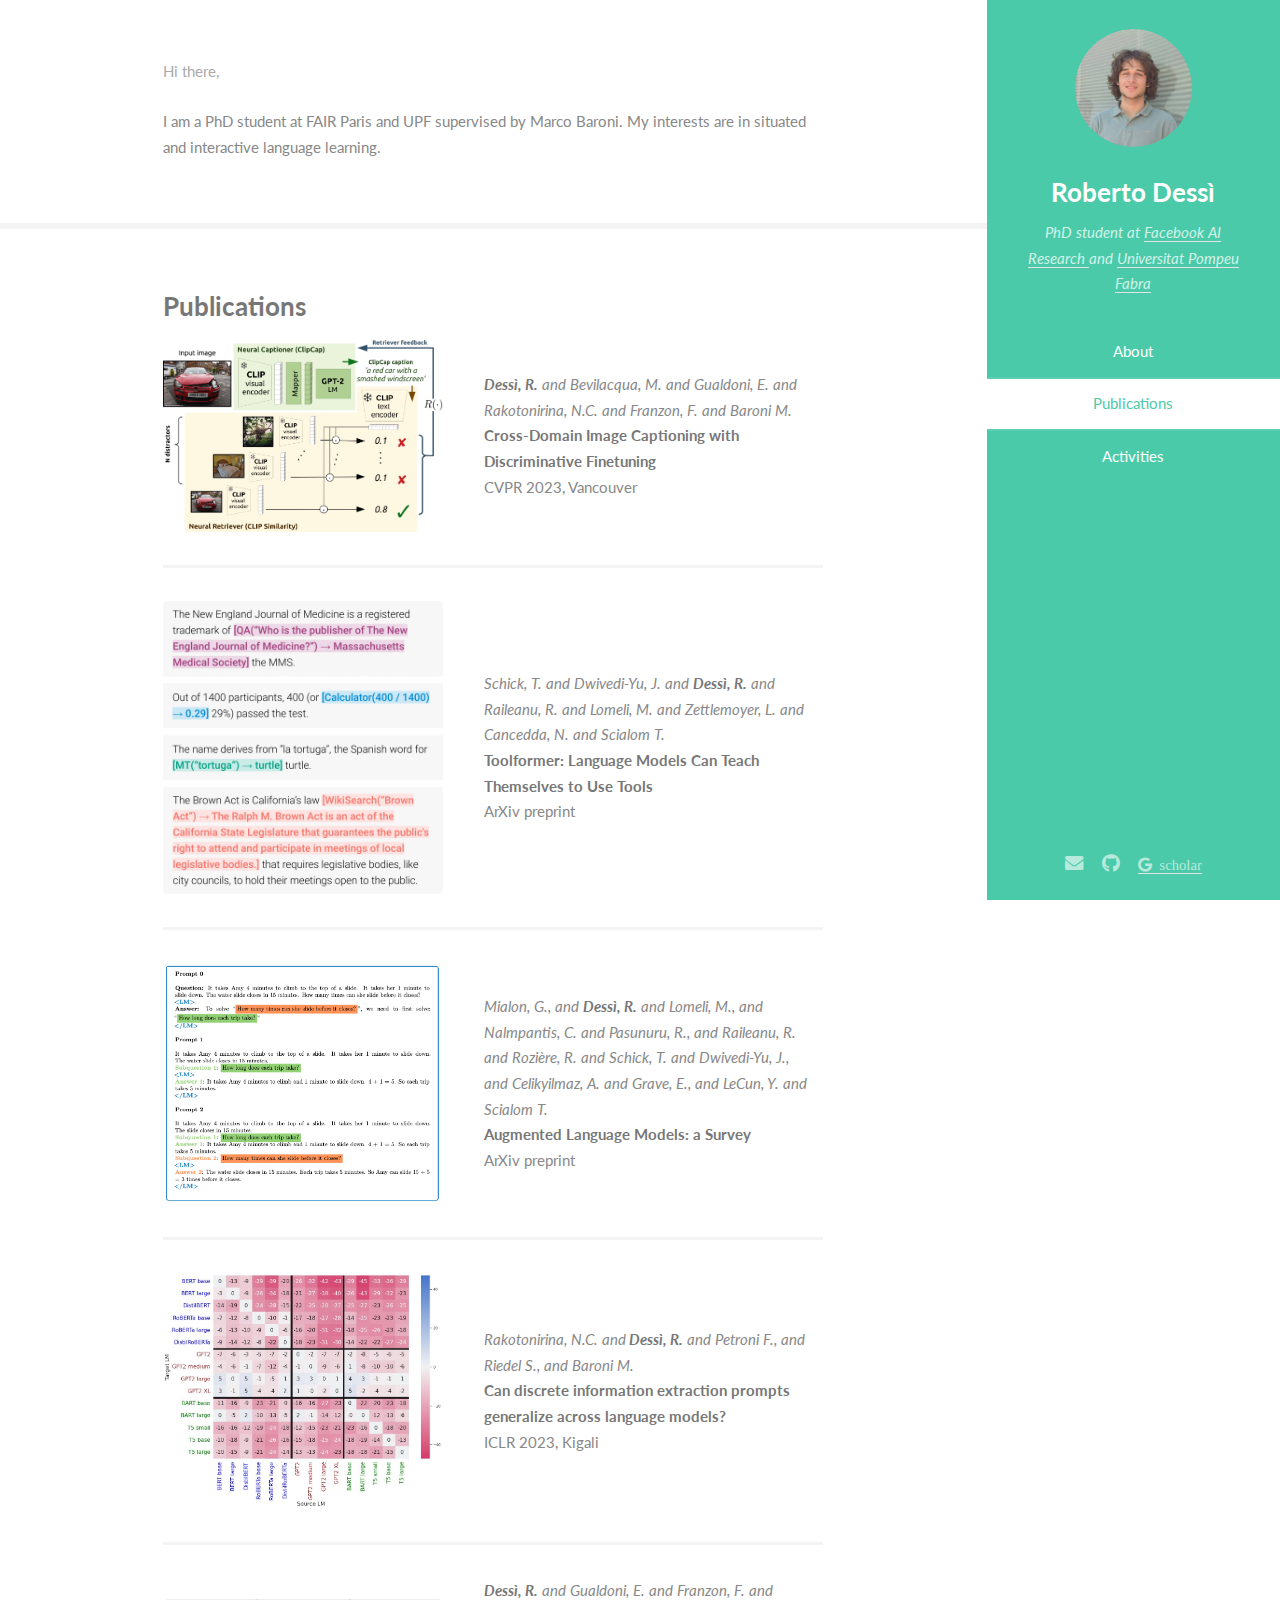
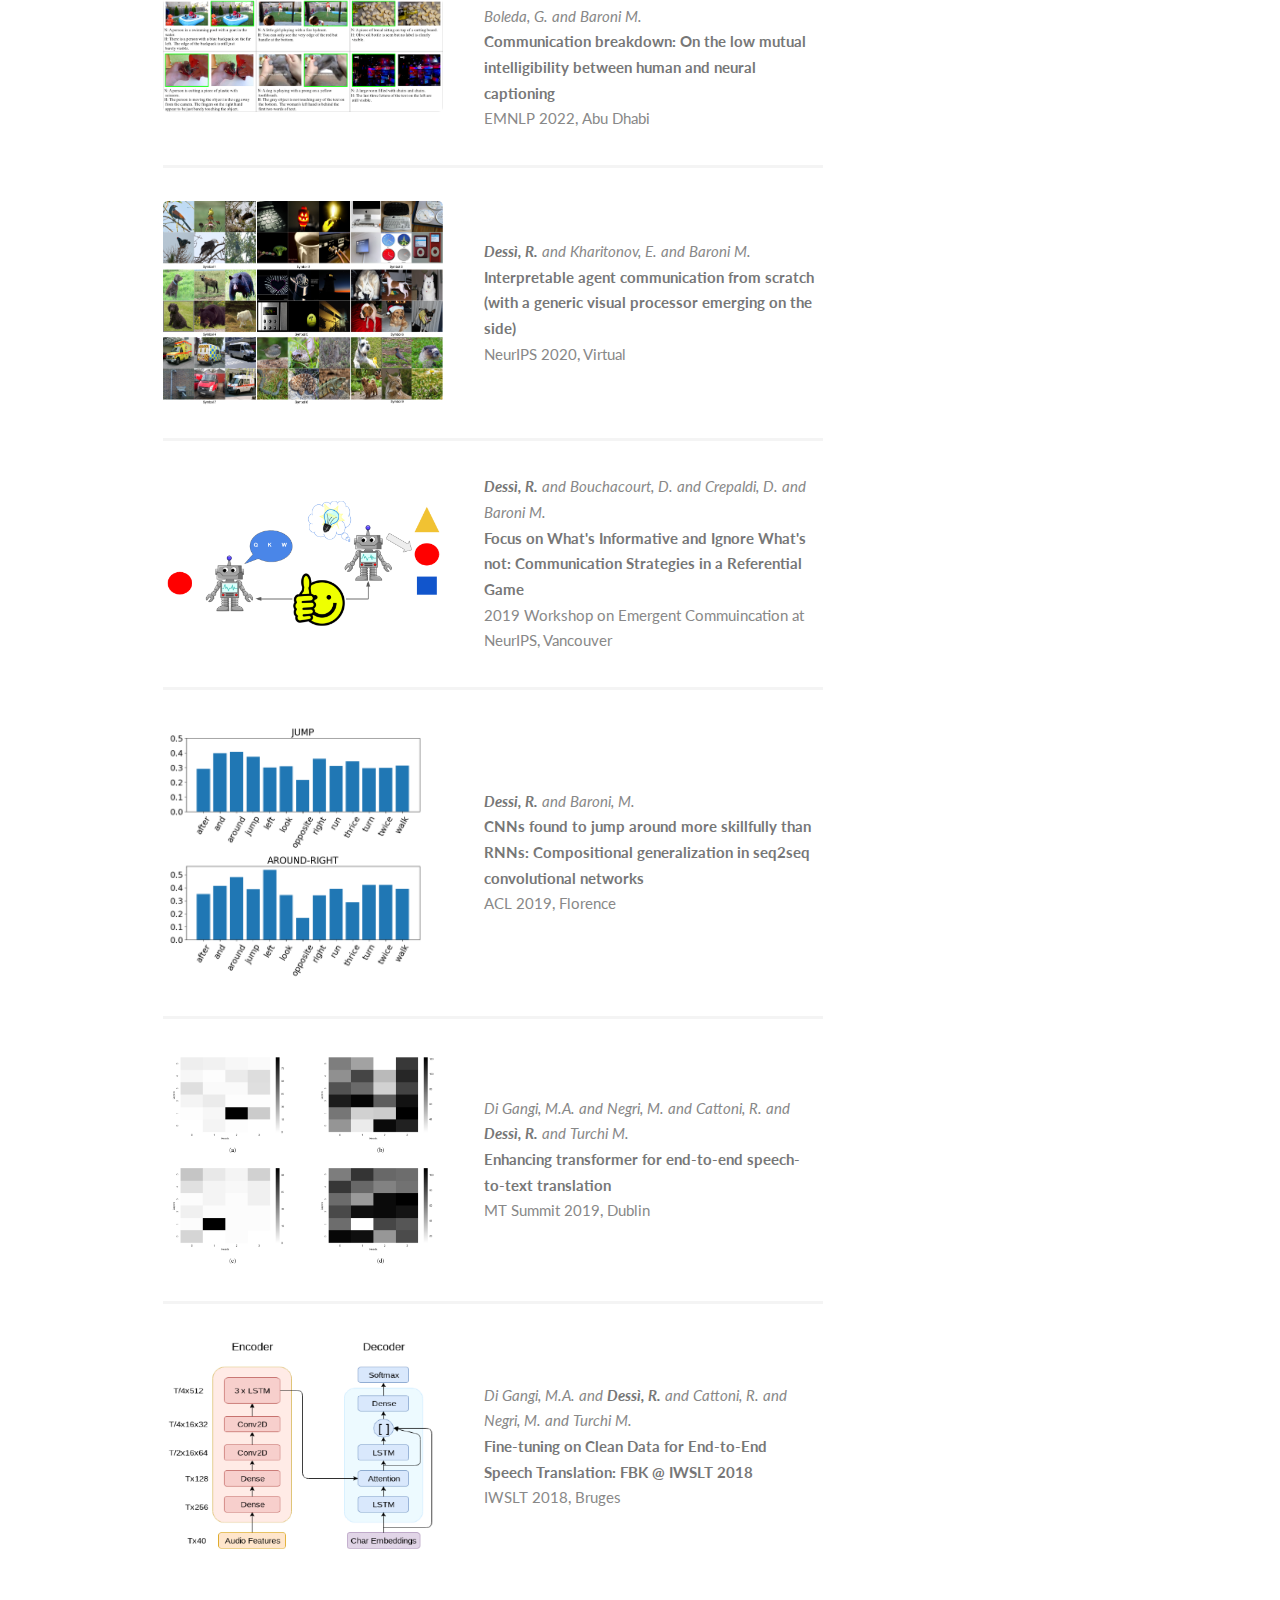
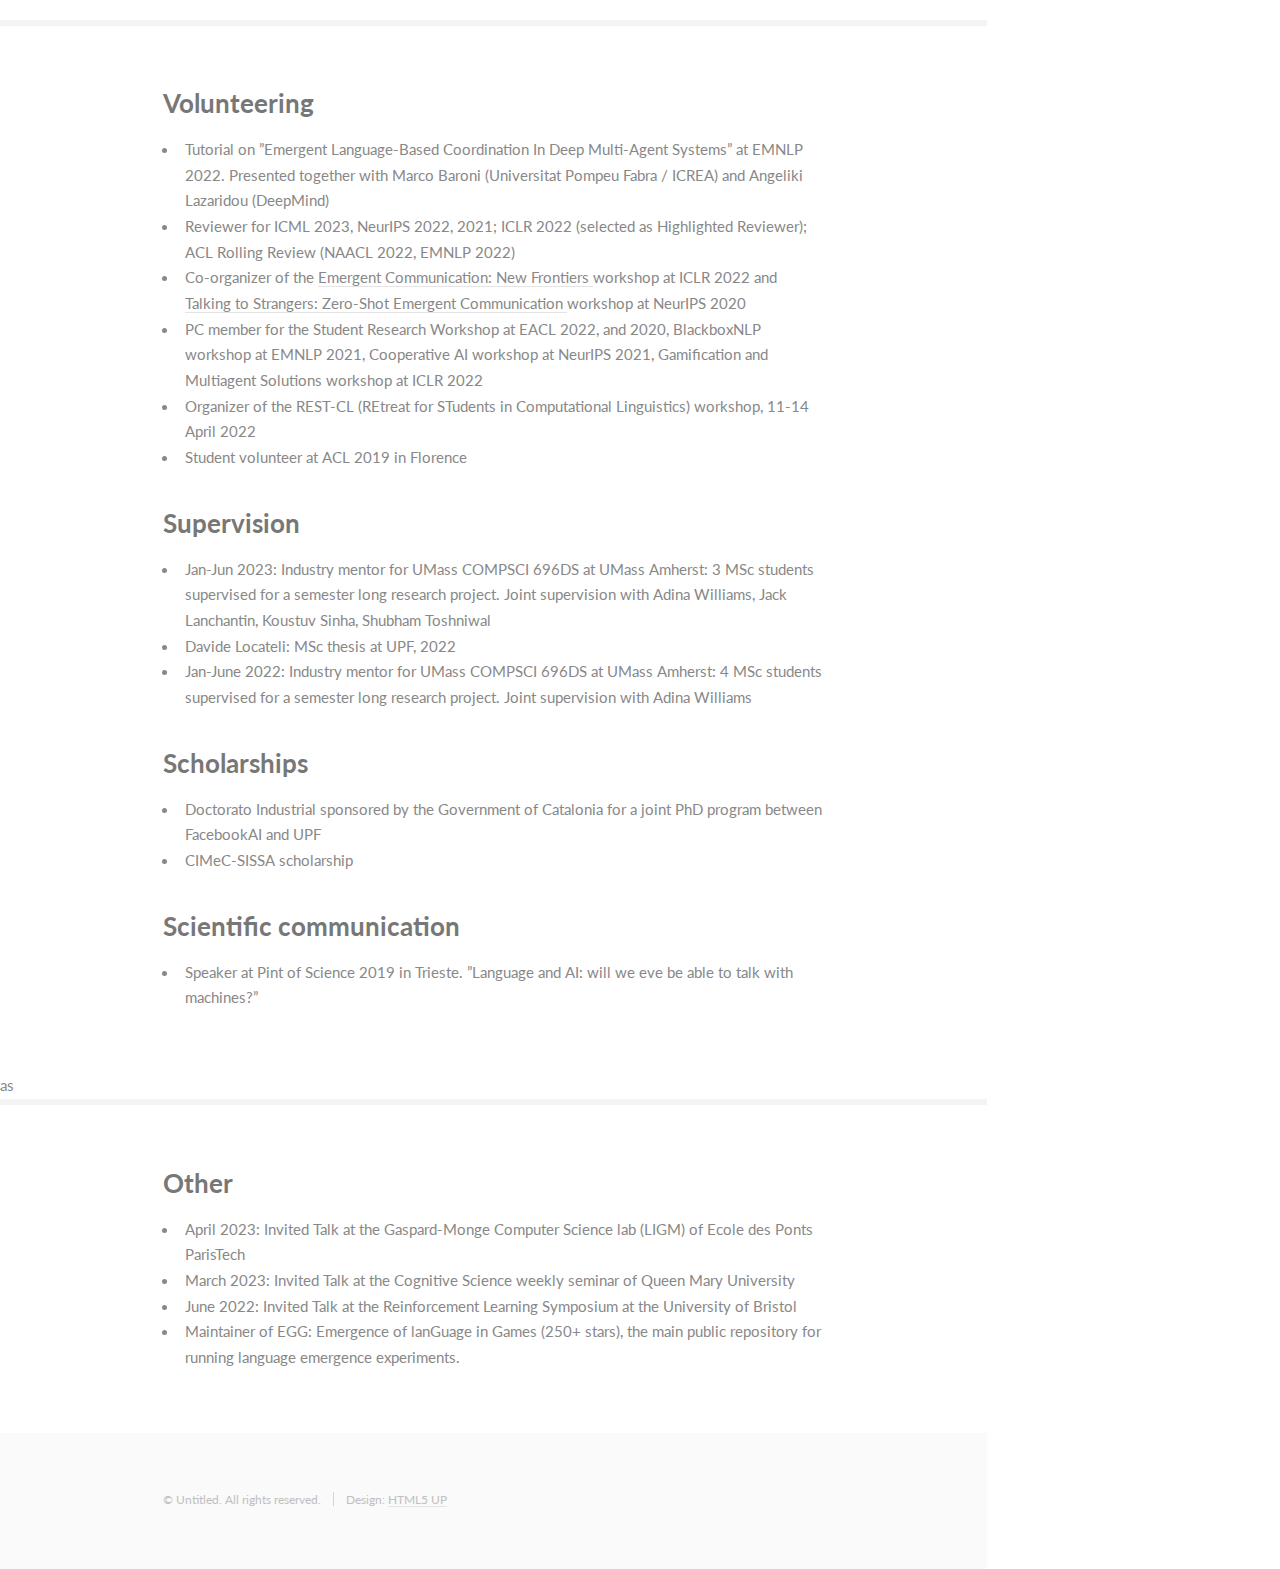
==== commit 832f6510: "upd" ====
--- a/index.html
+++ b/index.html
@@ -186,7 +186,7 @@
                                         <li>April 2023: Invited Talk at the Gaspard-Monge Computer Science lab (LIGM) of Ecole des Ponts ParisTech</li>
                                         <li>March 2023: Invited Talk at the Cognitive Science weekly seminar of Queen Mary University</li>
                                         <li>June 2022: Invited Talk at the Reinforcement Learning Symposium at the University of Bristol</li>
-                                        <li>Maintainer of EGG: Emergence of lanGuage in Games (240+ stars), the main public repository for running language emergence experiments.</li>
+                                        <li>Maintainer of EGG: Emergence of lanGuage in Games (250+ stars), the main public repository for running language emergence experiments.</li>
 									</ul>
 									
 								</div>
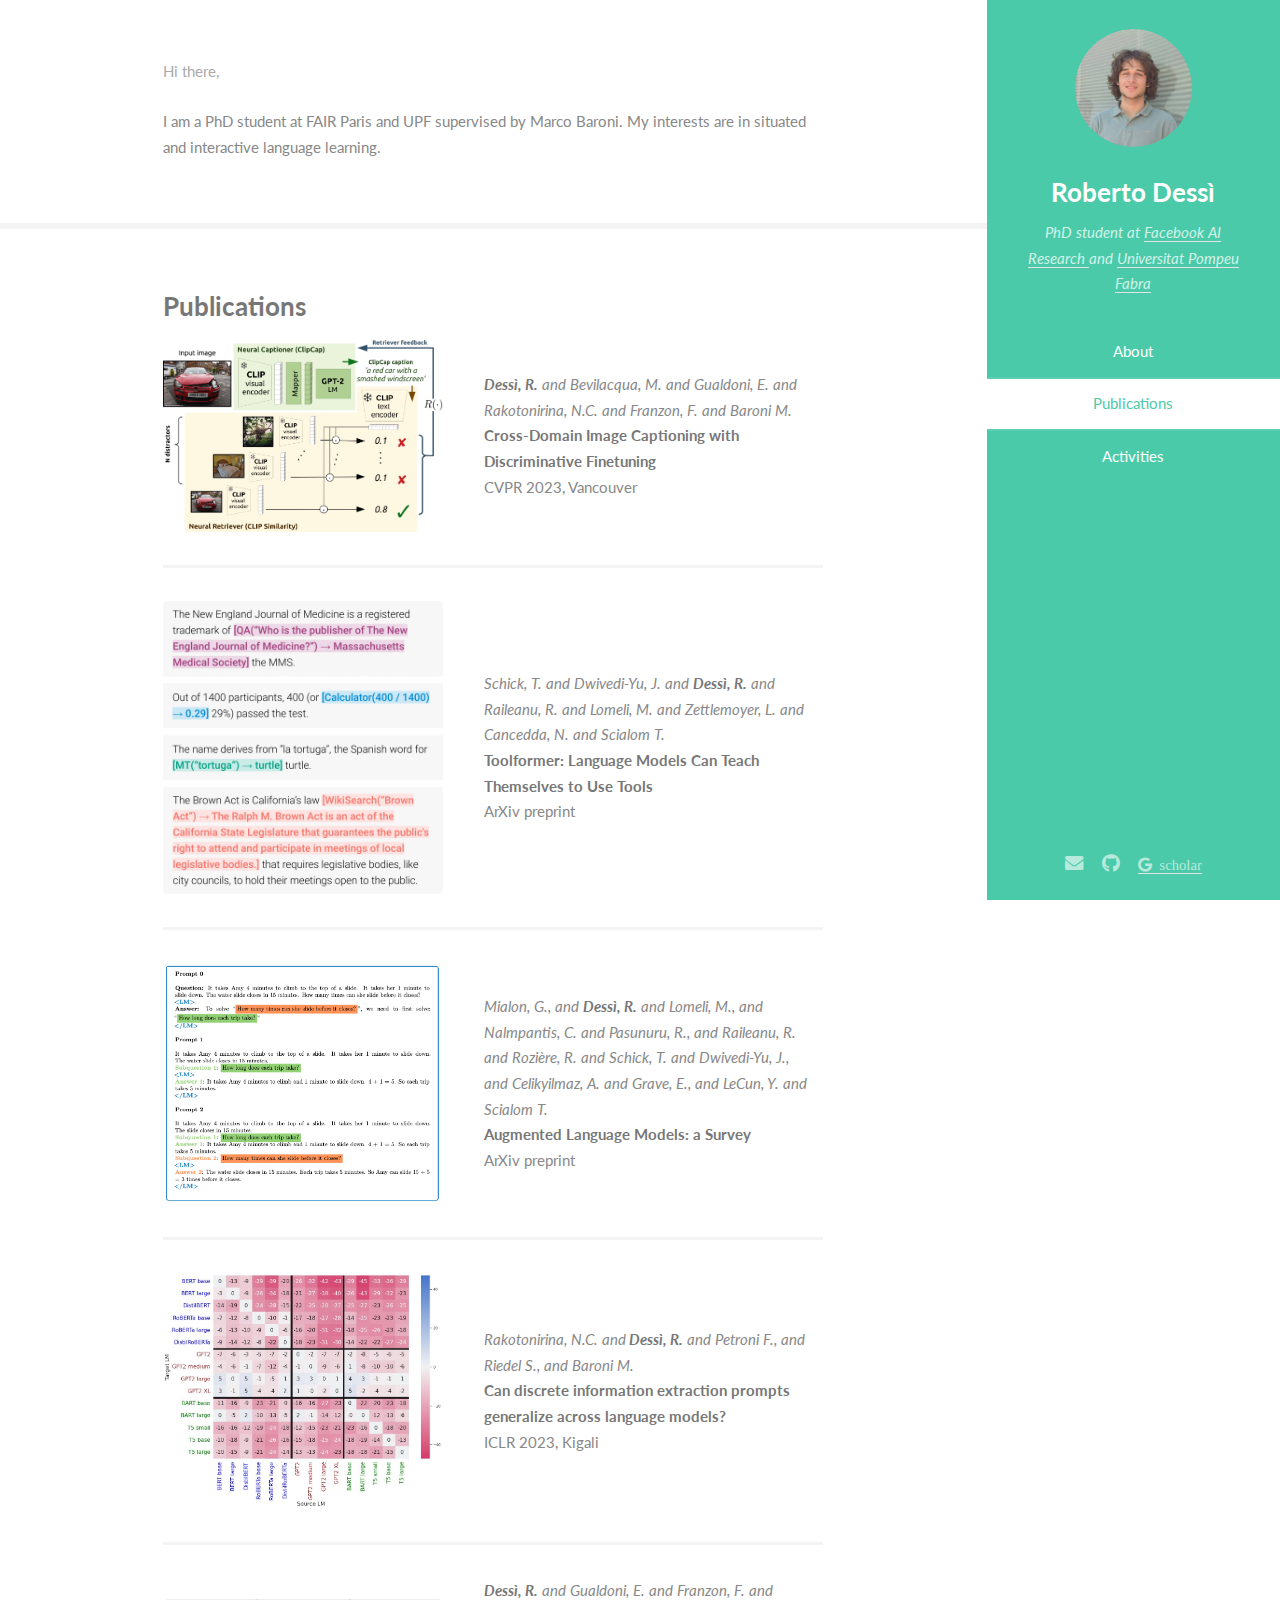
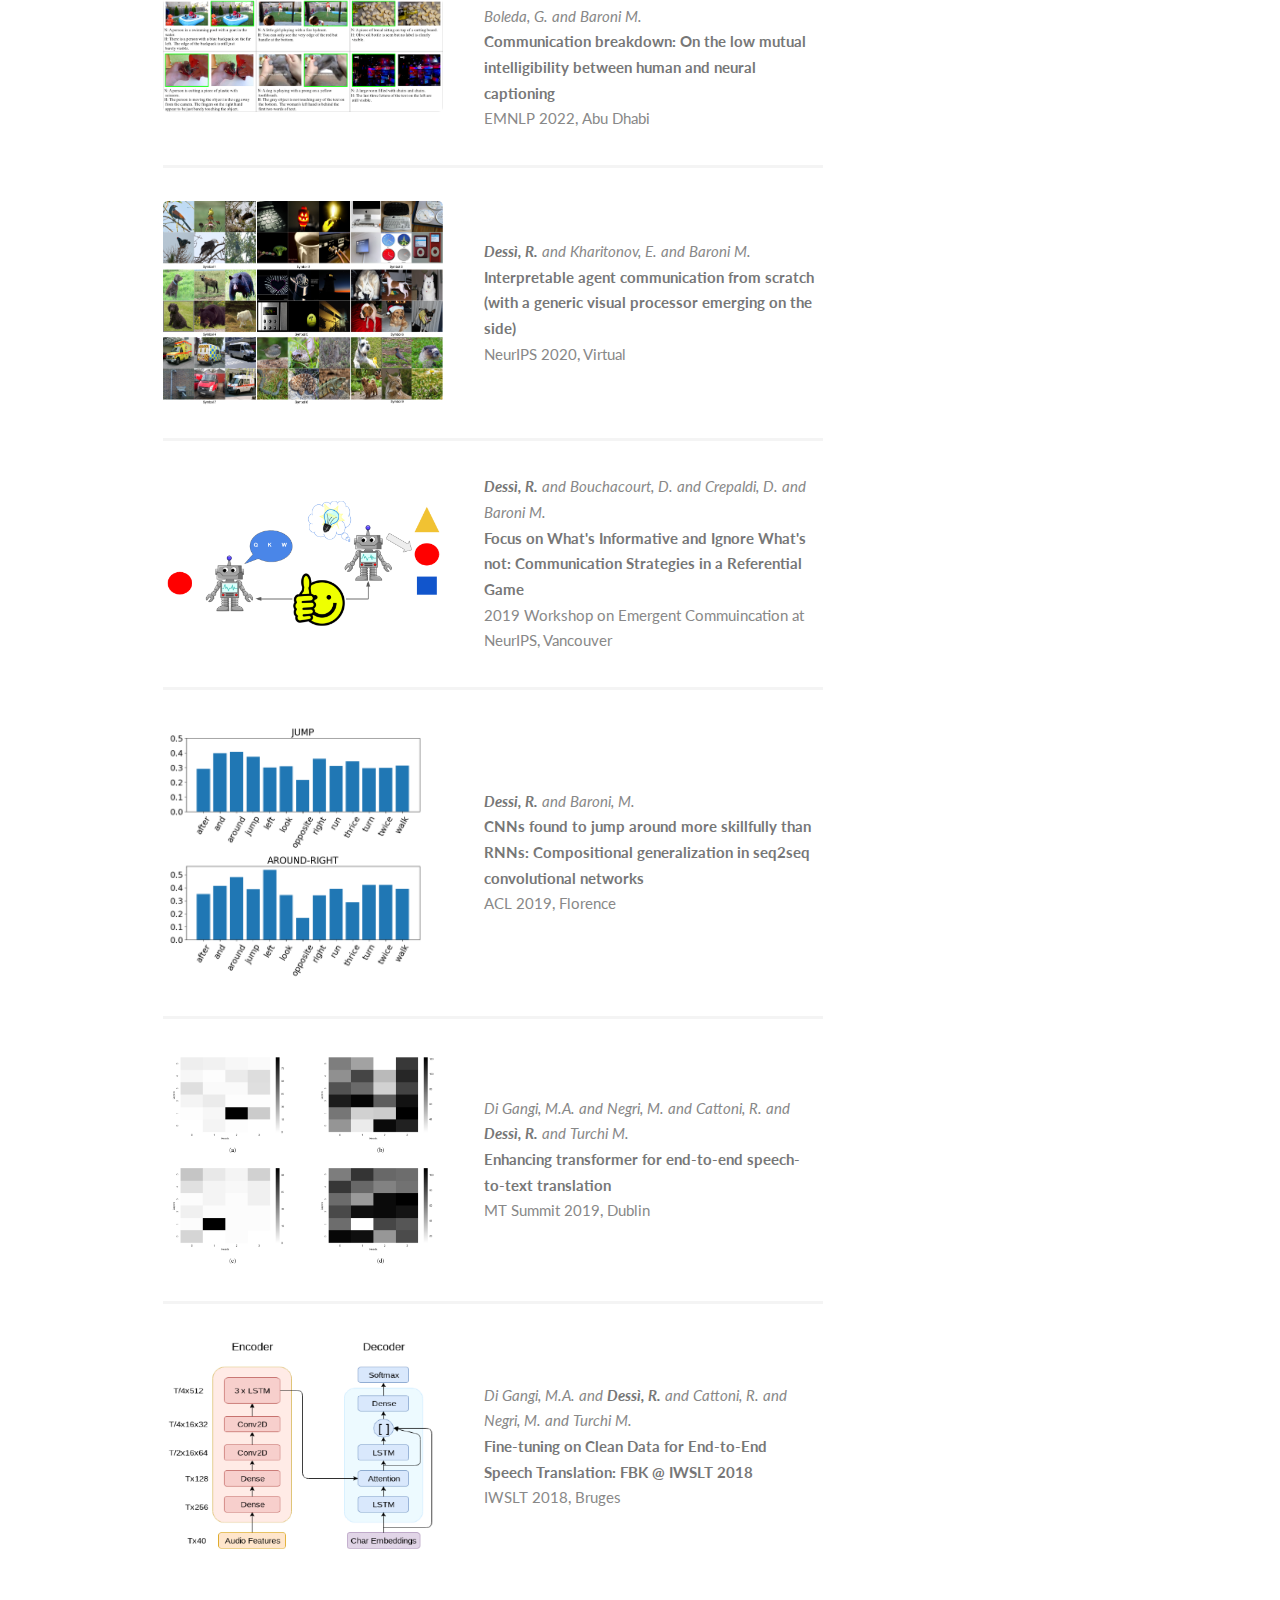
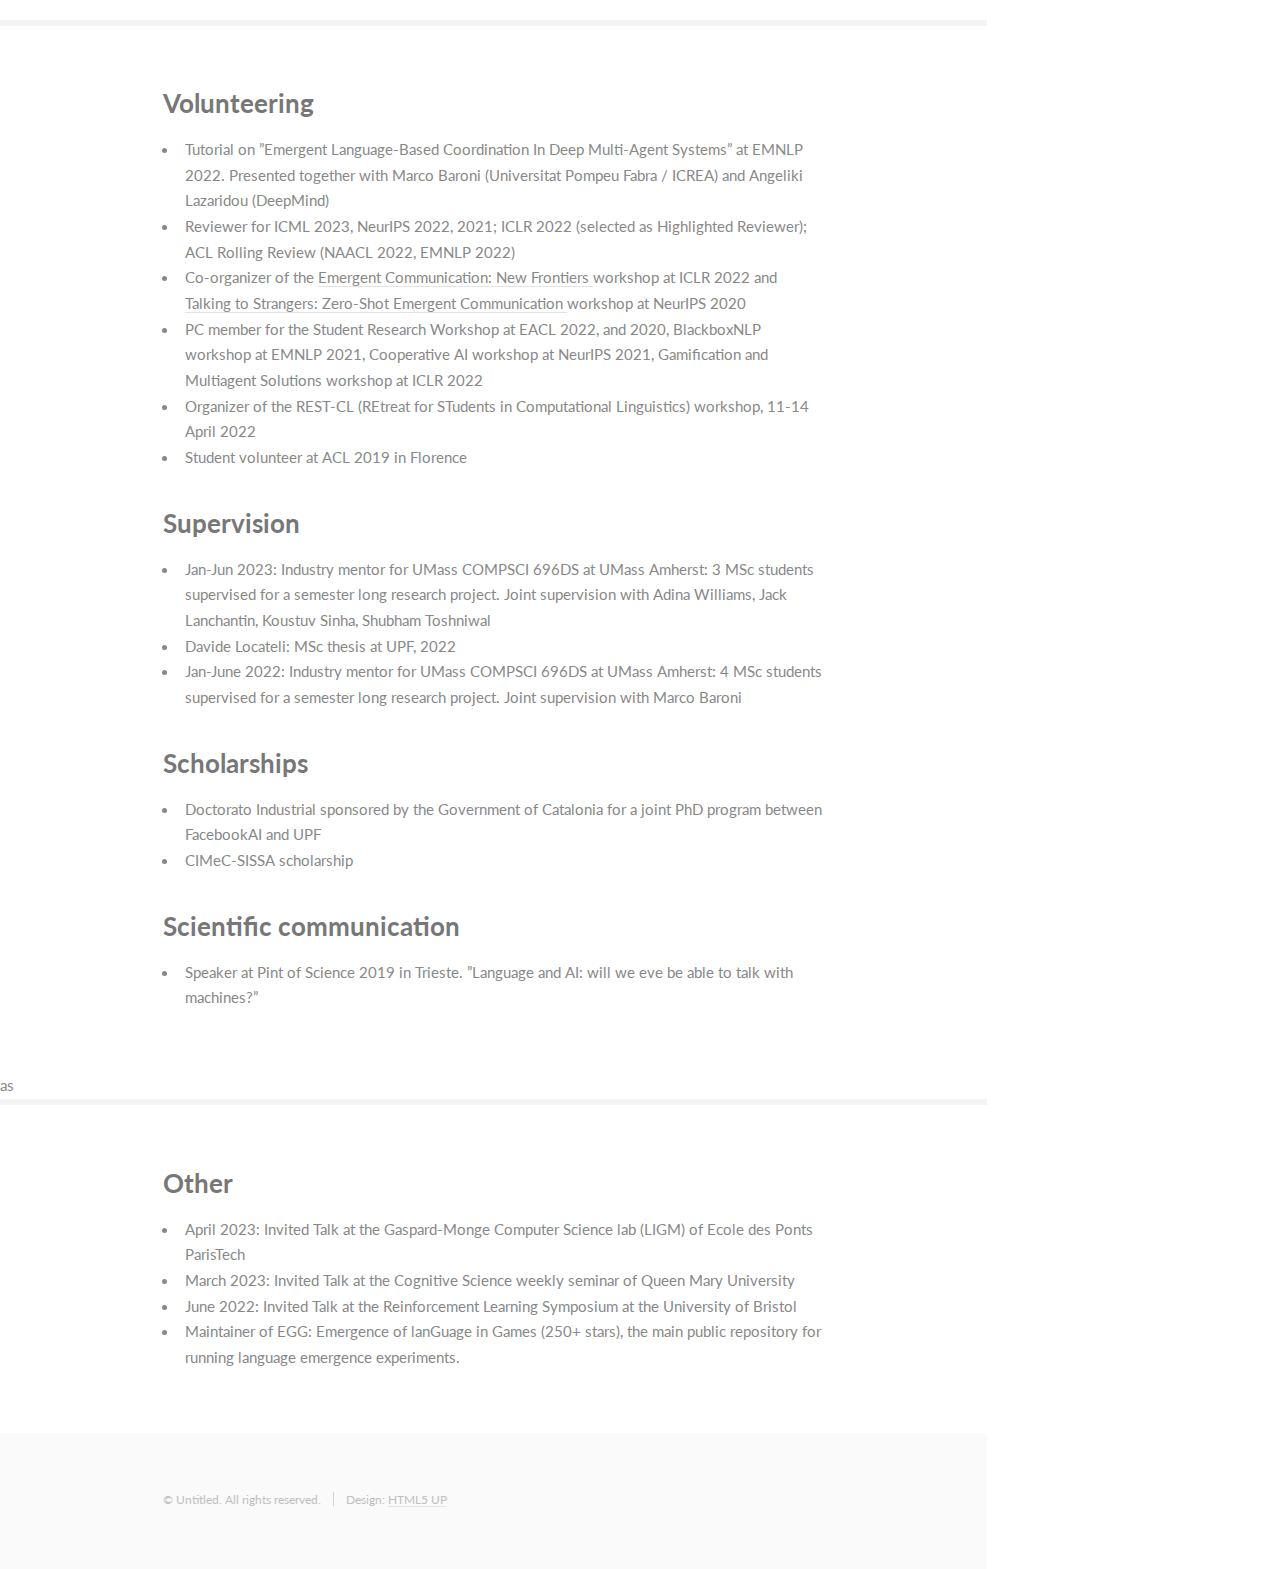
==== commit ca61140f: "upd" ====
--- a/index.html
+++ b/index.html
@@ -164,7 +164,7 @@
 									<ul>
 										<li>Jan-Jun 2023: Industry mentor for UMass COMPSCI 696DS at UMass Amherst: 3 MSc students supervised for a semester long research project. Joint supervision with Adina Williams, Jack Lanchantin, Koustuv Sinha, Shubham Toshniwal</li>
 										<li>Davide Locateli: MSc thesis at UPF, 2022</li>
-                                        <li>Jan-June 2022: Industry mentor for UMass COMPSCI 696DS at UMass Amherst: 4 MSc students supervised for a semester long research project. Joint supervision with Adina Williams </li>
+                                        <li>Jan-June 2022: Industry mentor for UMass COMPSCI 696DS at UMass Amherst: 4 MSc students supervised for a semester long research project. Joint supervision with Marco Baroni </li>
 									</ul>
 									<h3>Scholarships</h3>
 									<ul>
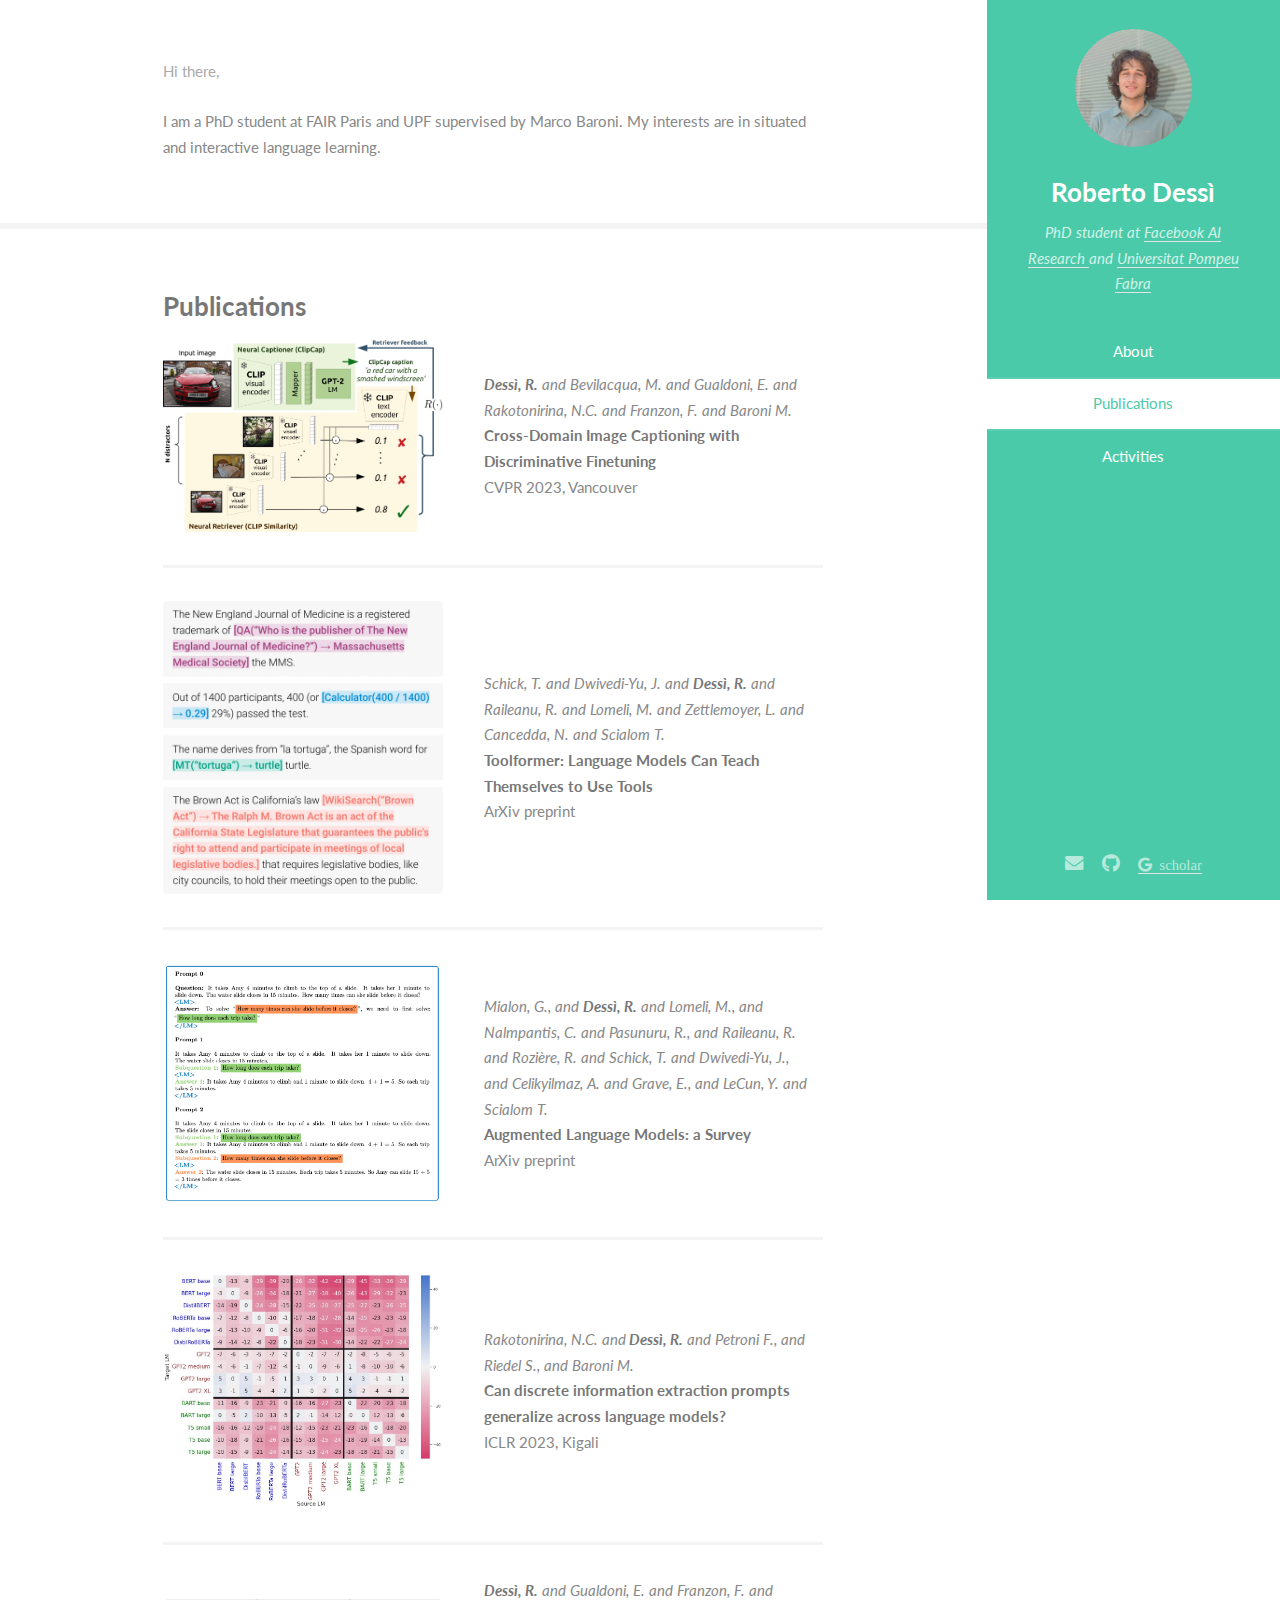
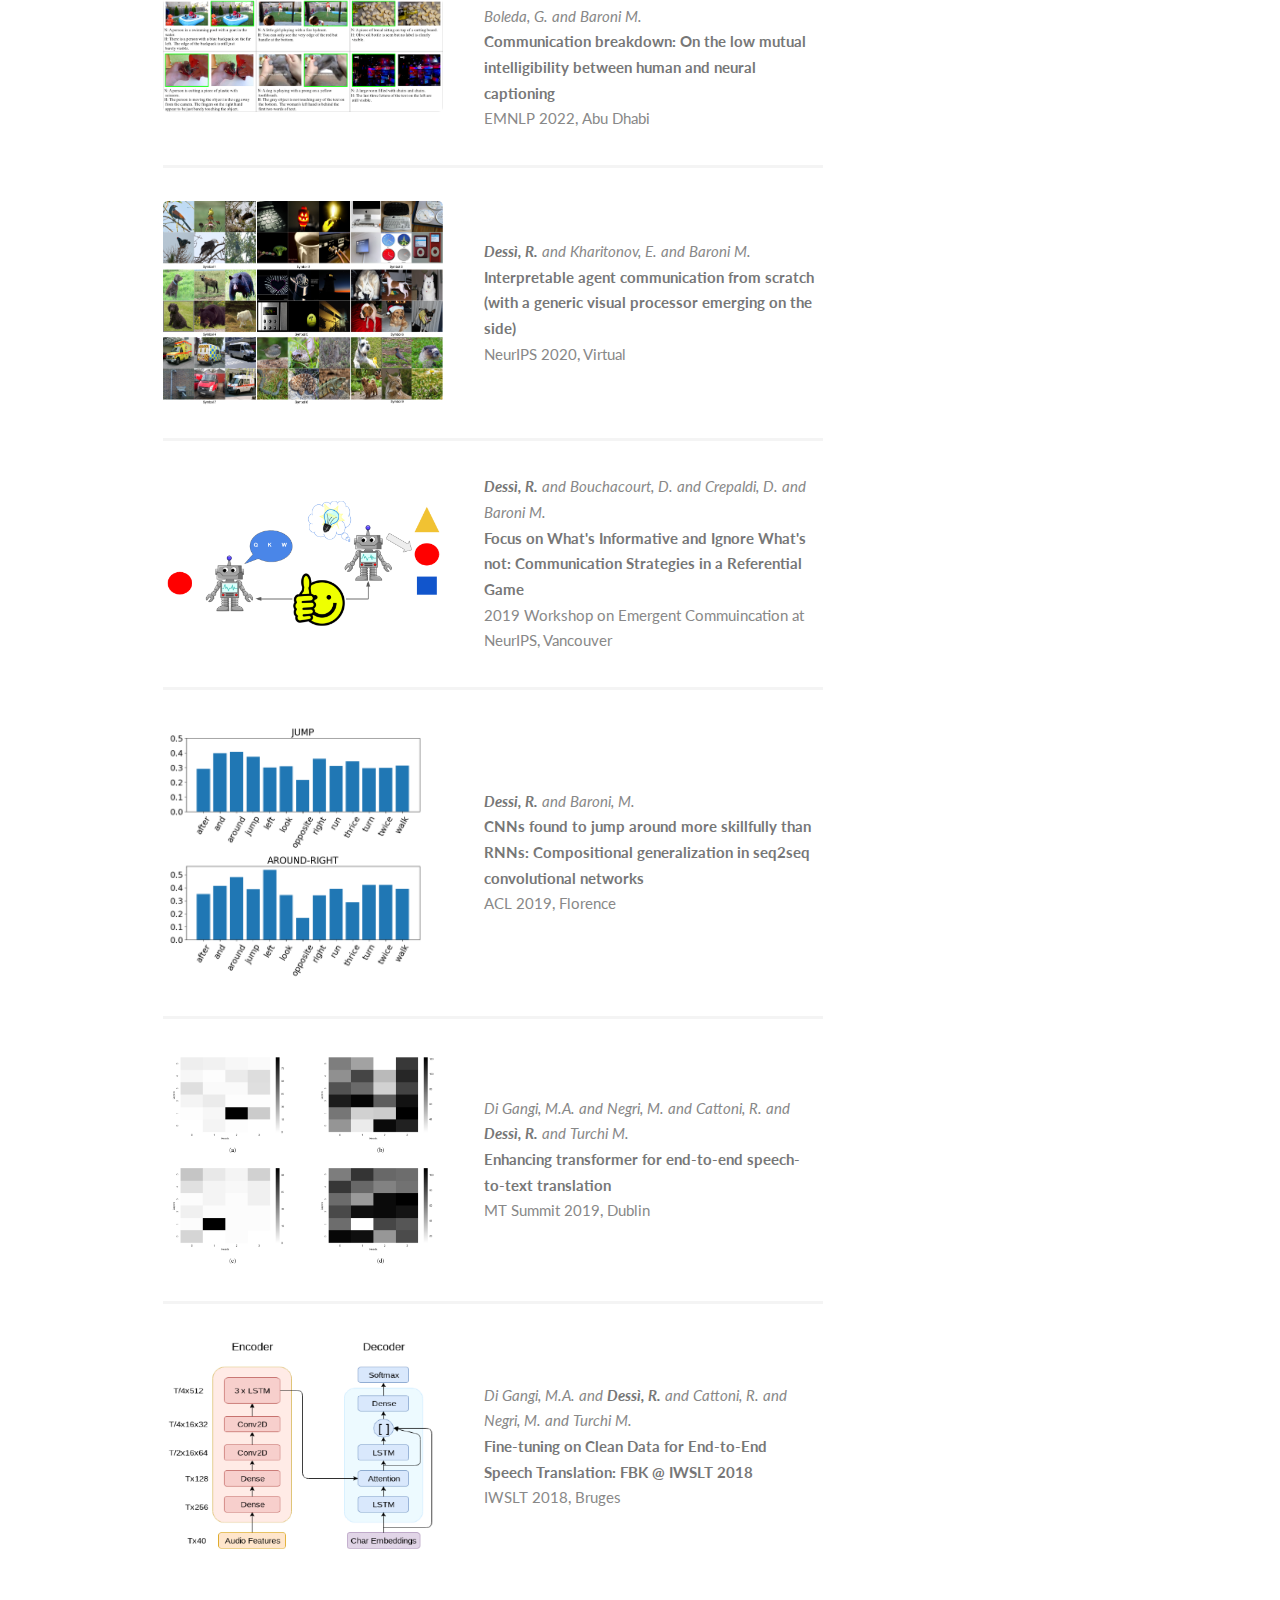
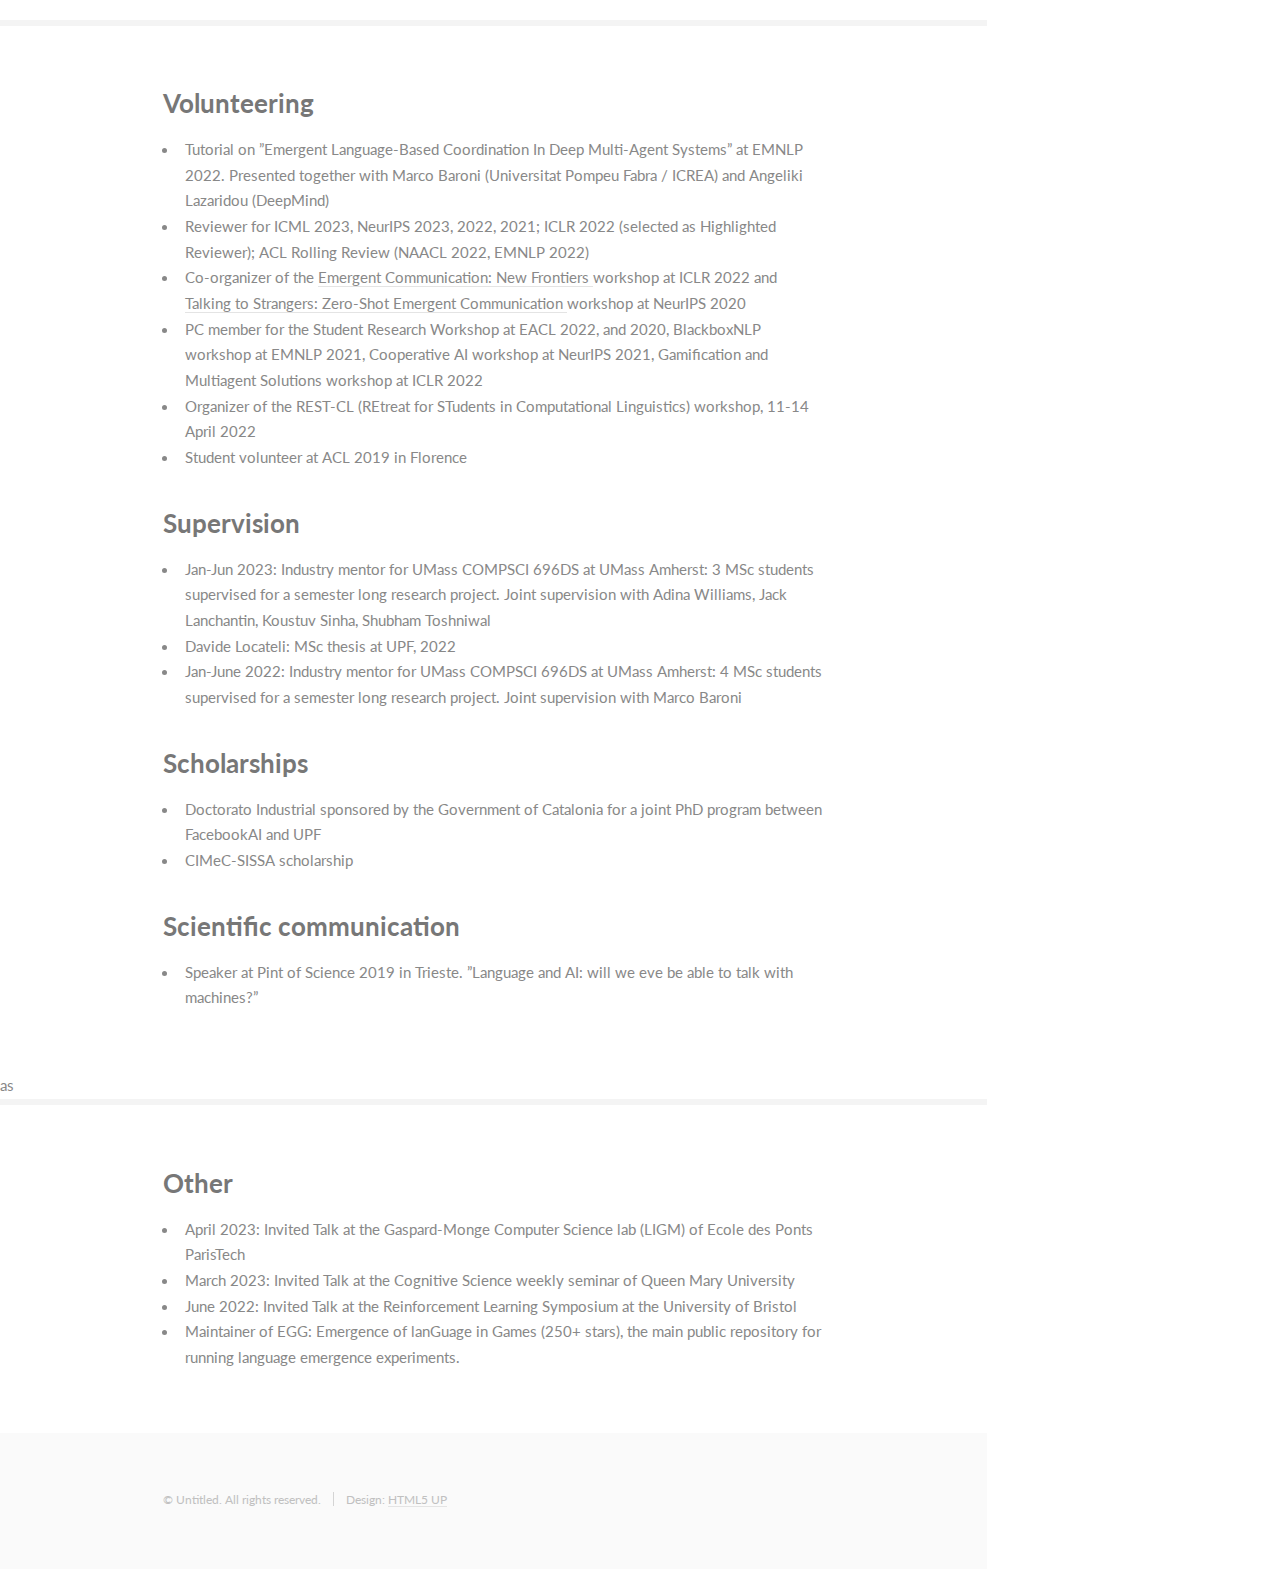
==== commit 8bdd9c9a: "Update index.html" ====
--- a/index.html
+++ b/index.html
@@ -27,7 +27,7 @@
 				</nav>
 				<footer>
 					<ul class="icons">
-						<li><a href="mailto:rdessi@fb.com" class="icon solid fa-envelope"><span class="label">Email</span></a></li>
+						<li><a href="mailto:roberto.dessi@upf.edu" class="icon solid fa-envelope"><span class="label">Email</span></a></li>
 						<li><a href="https://github.com/robertodessi" class="icon brands fa-github"><span class="label">Github</span></a></li>
 						<li><a href="https://scholar.google.com/citations?user=LElX2I4AAAAJ&hl=en&authuser=1" class="fab fa-google" aria-hidden="true"><span class="label">&nbsp scholar</span></a></li>
 					</ul>
@@ -58,7 +58,7 @@
 									<h3>Publications</h3>
 									<div class="features">
 										<article>
-											<a href="#" class="image"><img src="images/cvpr.png" alt="" /></a>
+											<a href="https://arxiv.org/abs/2304.01662" class="image"><img src="images/cvpr.png" alt="" /></a>
 											<div class="inner">
 												<i><b>Dessì, R.</b> and Bevilacqua, M. and Gualdoni, E. and Rakotonirina, N.C. and Franzon, F. and Baroni M.</i><br>
 												<strong class="hoverable">Cross-Domain Image Captioning with Discriminative Finetuning</strong><br>
@@ -66,7 +66,7 @@
 											</div>
 										</article>
 										<article>
-											<a href="#" class="image"><img src="images/toolformer.png" alt="" /></a>
+											<a href="https://arxiv.org/abs/2302.04761" class="image"><img src="images/toolformer.png" alt="" /></a>
 											<div class="inner">
 												<i>Schick, T. and Dwivedi-Yu, J. and <b>Dessì, R.</b> and Raileanu, R. and Lomeli, M. and Zettlemoyer, L. and Cancedda, N. and Scialom T.</i><br>
 												<strong class="hoverable">Toolformer: Language Models Can Teach Themselves to Use Tools</strong><br>
@@ -74,7 +74,7 @@
 											</div>
 										</article>
 										<article>
-											<a href="#" class="image"><img src="images/alms.png" alt="" /></a>
+											<a href="https://arxiv.org/abs/2302.07842" class="image"><img src="images/alms.png" alt="" /></a>
 											<div class="inner">
 												<i>Mialon, G., and <b>Dessì, R.</b> and Lomeli, M., and Nalmpantis, C. and Pasunuru, R., and Raileanu, R. and Rozière, R. and Schick, T. and Dwivedi-Yu, J., and Celikyilmaz, A. and Grave, E., and LeCun, Y. and Scialom T.</i><br>
 												<strong class="hoverable">Augmented Language Models: a Survey</strong><br>
@@ -82,7 +82,7 @@
 											</div>
 										</article>
 										<article>
-											<a href="#" class="image"><img src="images/prompt_robust.jpeg" alt="" /></a>
+											<a href="https://arxiv.org/abs/2302.09865" class="image"><img src="images/prompt_robust.jpeg" alt="" /></a>
 											<div class="inner">
 												<i>Rakotonirina, N.C. and<b> Dessì, R.</b> and Petroni F., and Riedel S., and Baroni M.</i><br>
 												<strong class="hoverable">Can discrete information extraction prompts generalize across language models?</strong><br>
@@ -90,7 +90,7 @@
 											</div>
 										</article>
 										<article>
-											<a href="#" class="image"><img src="images/clipcap_imagecode.jpg" alt="" /></a>
+											<a href="https://aclanthology.org/2022.emnlp-main.546/" class="image"><img src="images/clipcap_imagecode.jpg" alt="" /></a>
 											<div class="inner">
 												<i><b>Dessì, R.</b> and Gualdoni, E. and Franzon, F. and Boleda, G. and Baroni M.</i><br>
 												<strong class="hoverable">Communication breakdown: On the low mutual intelligibility between human and neural captioning</strong><br>
@@ -98,7 +98,7 @@
 											</div>
 										</article>
 										<article>
-											<a href="#" class="image"><img src="images/neurips.png" alt="" /></a>
+											<a href="https://proceedings.neurips.cc/paper_files/paper/2021/hash/e250c59336b505ed411d455abaa30b4d-Abstract.html" class="image"><img src="images/neurips.png" alt="" /></a>
 											<div class="inner">
 												<i><b>Dessì, R.</b> and Kharitonov, E. and Baroni M.</i><br>
 												<strong class="hoverable">Interpretable agent communication from scratch (with a generic visual processor emerging on the side)</strong><br>
@@ -106,7 +106,7 @@
 											</div>
 										</article>
 										<article>
-											<a href="#" class="image"><img src="images/focus.png" alt="" /></a>
+											<a href="https://arxiv.org/abs/1911.01892" class="image"><img src="images/focus.png" alt="" /></a>
 											<div class="inner">
 												
 												<i><b>Dessì, R.</b> and Bouchacourt, D. and Crepaldi, D. and Baroni M.</i><br>
@@ -115,7 +115,7 @@
 											</div>
 										</article>
 										<article>
-											<a href="#" class="image"><img src="images/cnn.jpg" alt="" /></a>
+											<a href="https://aclanthology.org/P19-1381/" class="image"><img src="images/cnn.jpg" alt="" /></a>
 											<div class="inner">
 												
 												<i><b>Dessi, R.</b> and Baroni, M.</i><br>
@@ -124,7 +124,7 @@
 											</div>
 										</article>
 										<article>
-											<a href="#" class="image"><img src="images/slt.png" alt="" /></a>
+											<a href="https://aclanthology.org/W19-6603/" class="image"><img src="images/slt.png" alt="" /></a>
 											<div class="inner">
 												
 												<i>Di Gangi, M.A. and Negri, M. and Cattoni, R. and <b>Dessì, R.</b> and Turchi M.</i><br>
@@ -133,7 +133,7 @@
 											</div>
 										</article>
 										<article>
-											<a href="#" class="image"><img src="images/fine.png" alt="" /></a>
+											<a href="https://aclanthology.org/2018.iwslt-1.22/" class="image"><img src="images/fine.png" alt="" /></a>
 											<div class="inner">
 												
 												<i>Di Gangi, M.A. and <b>Dessì, R.</b> and Cattoni, R. and Negri, M. and Turchi M.</i><br>
@@ -152,7 +152,7 @@
 									<h3>Volunteering</h3>
 									<ul>
                                         <li>Tutorial on ”Emergent Language-Based Coordination In Deep Multi-Agent Systems” at EMNLP 2022. Presented together with Marco Baroni (Universitat Pompeu Fabra / ICREA) and Angeliki Lazaridou (DeepMind)</li>
-                                        <li>Reviewer for ICML 2023, NeurIPS 2022, 2021; ICLR 2022 (selected as Highlighted Reviewer); ACL Rolling Review
+                                        <li>Reviewer for ICML 2023, NeurIPS 2023, 2022, 2021; ICLR 2022 (selected as Highlighted Reviewer); ACL Rolling Review
                                         (NAACL 2022, EMNLP 2022)</li>
 										<li>Co-organizer of the <a href="https://sites.google.com/view/emecom2022/"> Emergent Communication: New Frontiers </a> workshop at ICLR 2022 and <a href="https://sites.google.com/view/emecom2020/"> Talking to Strangers: Zero-Shot Emergent Communication </a> workshop at NeurIPS 2020</li>
 										<li>PC member for the Student Research Workshop at EACL 2022, and 2020, BlackboxNLP workshop at EMNLP 2021,
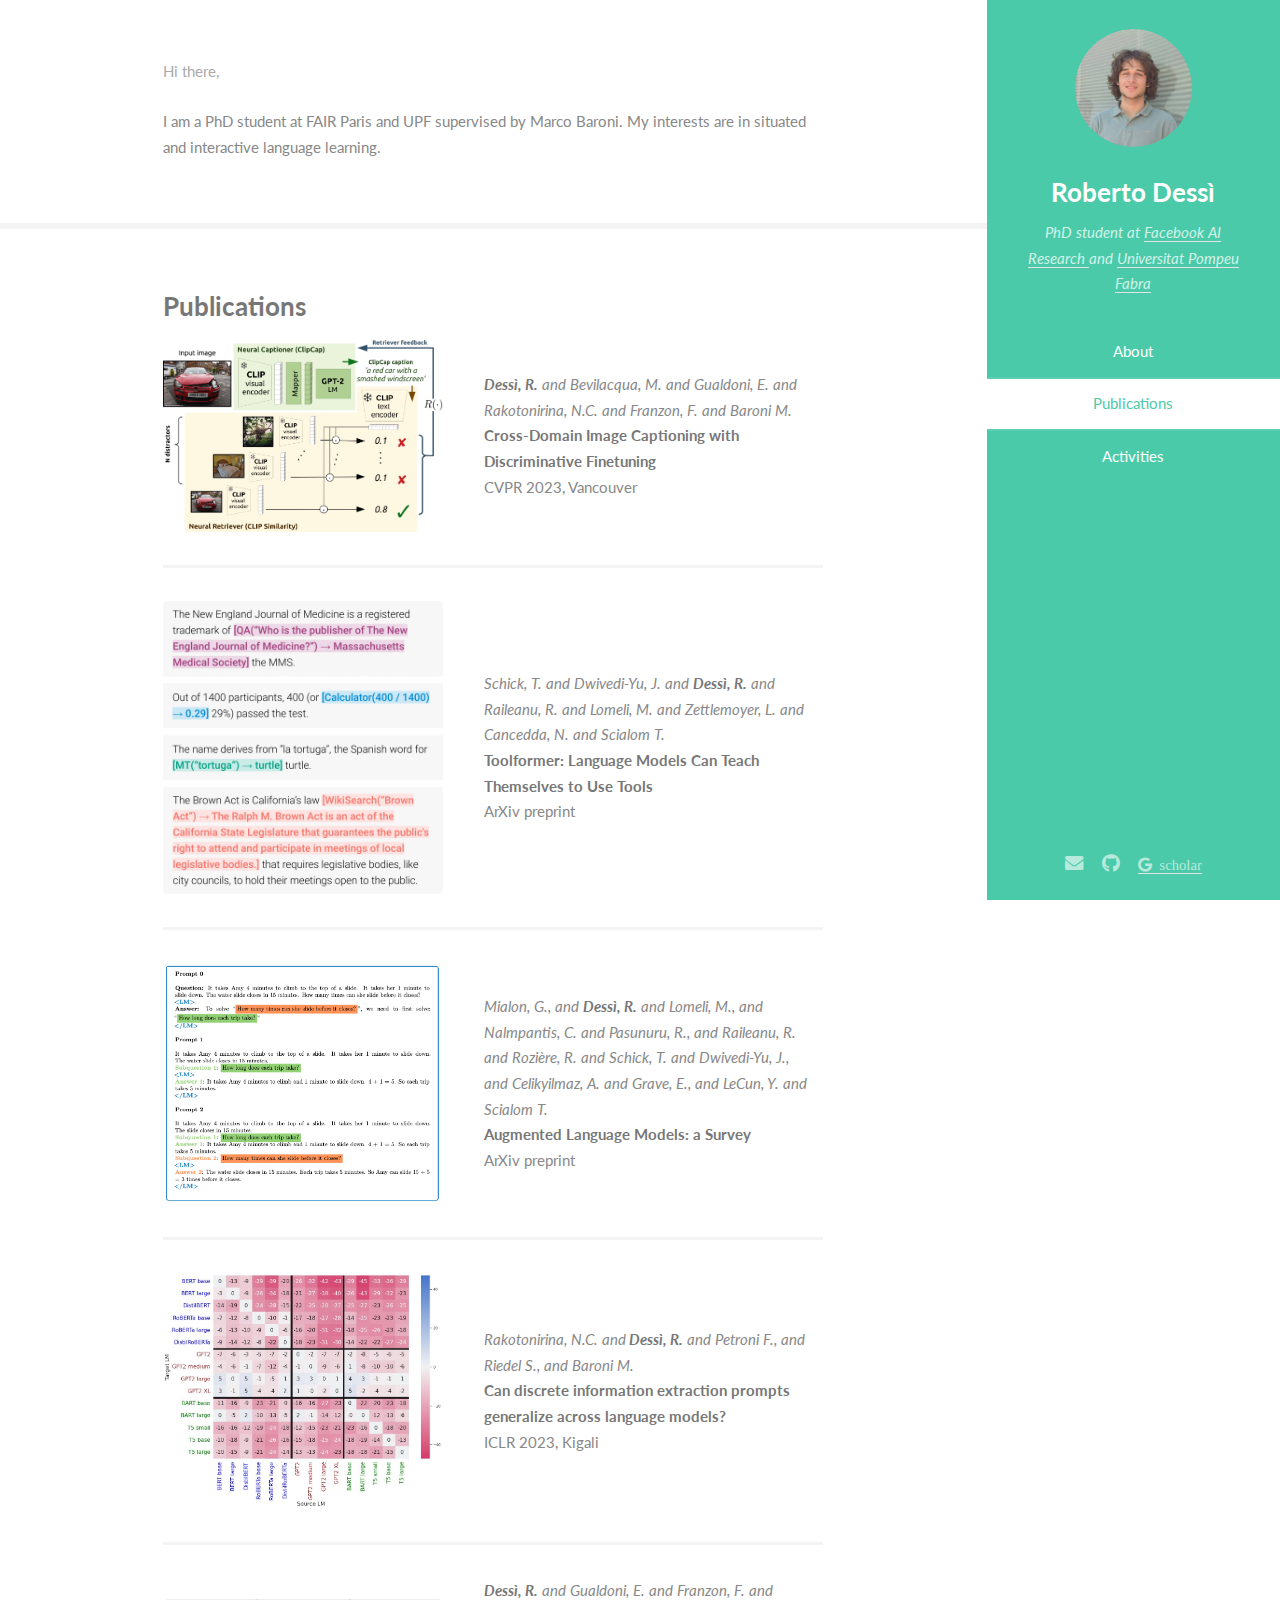
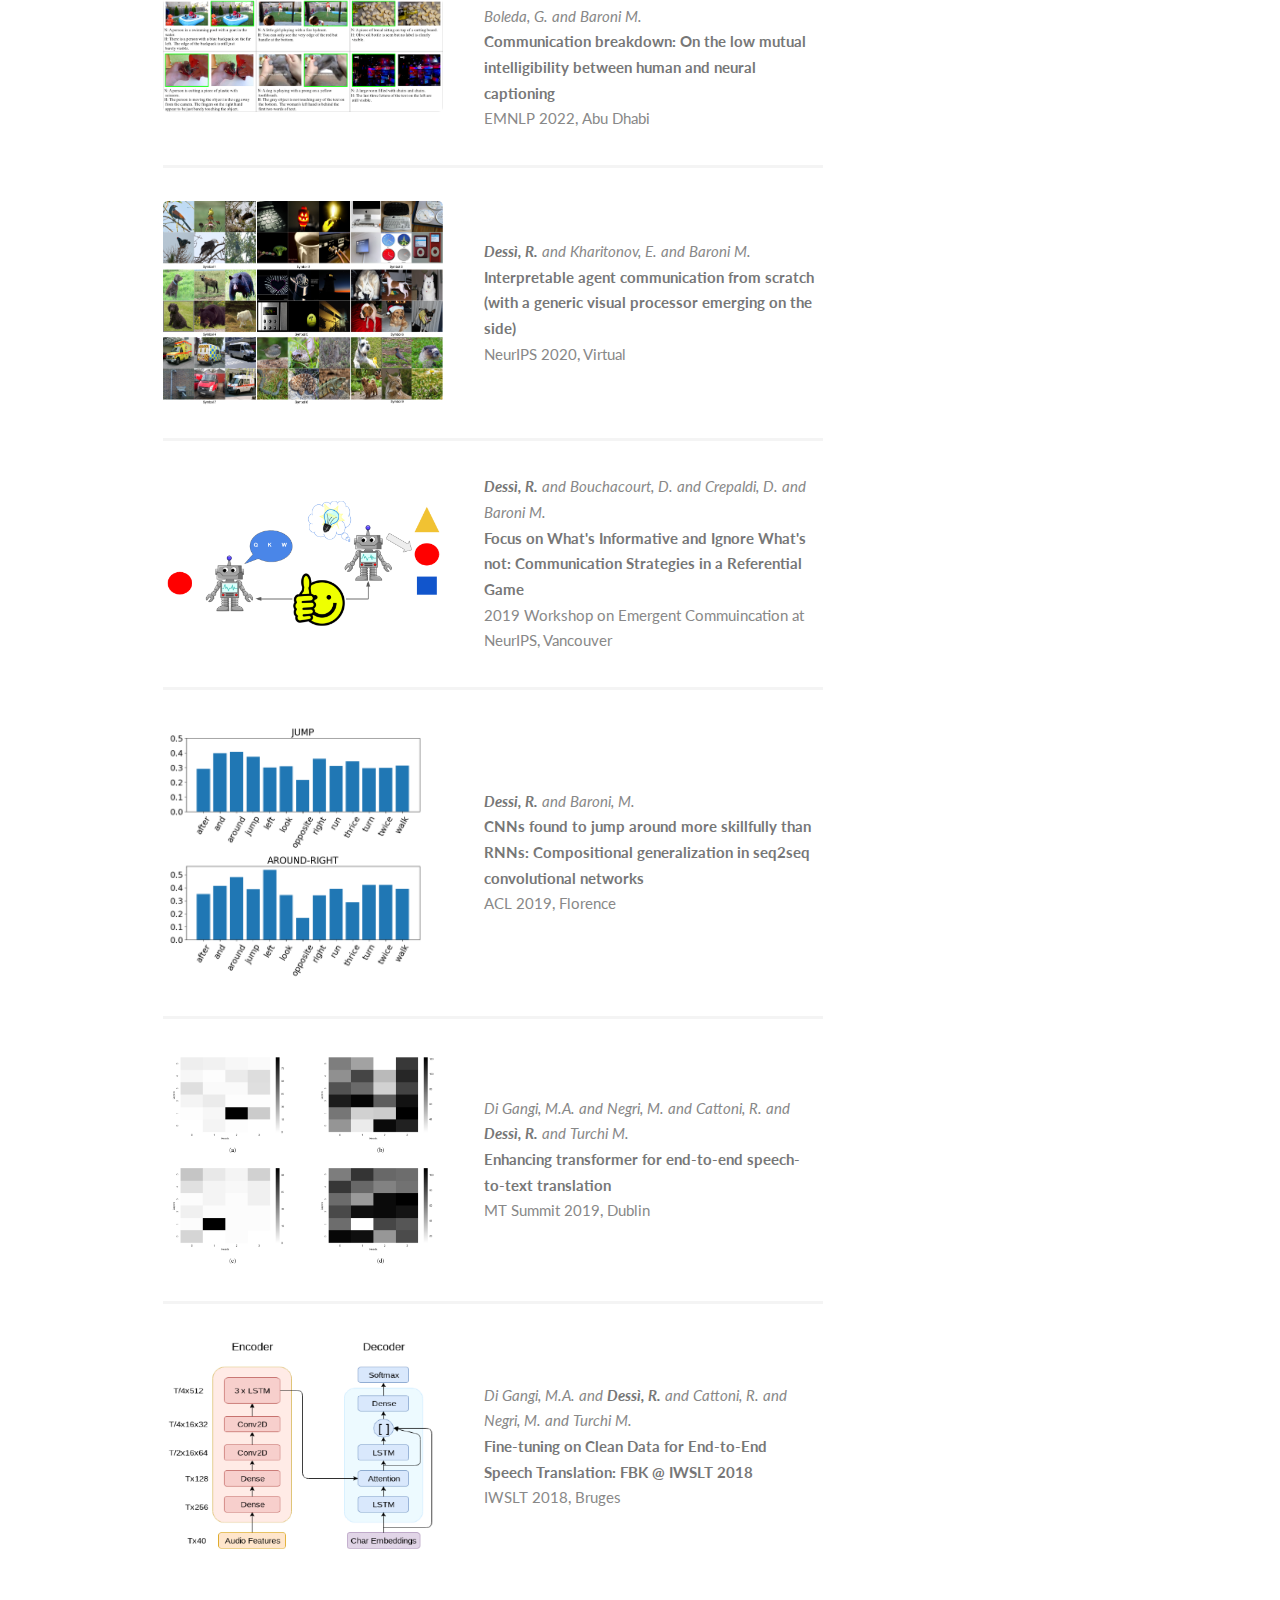
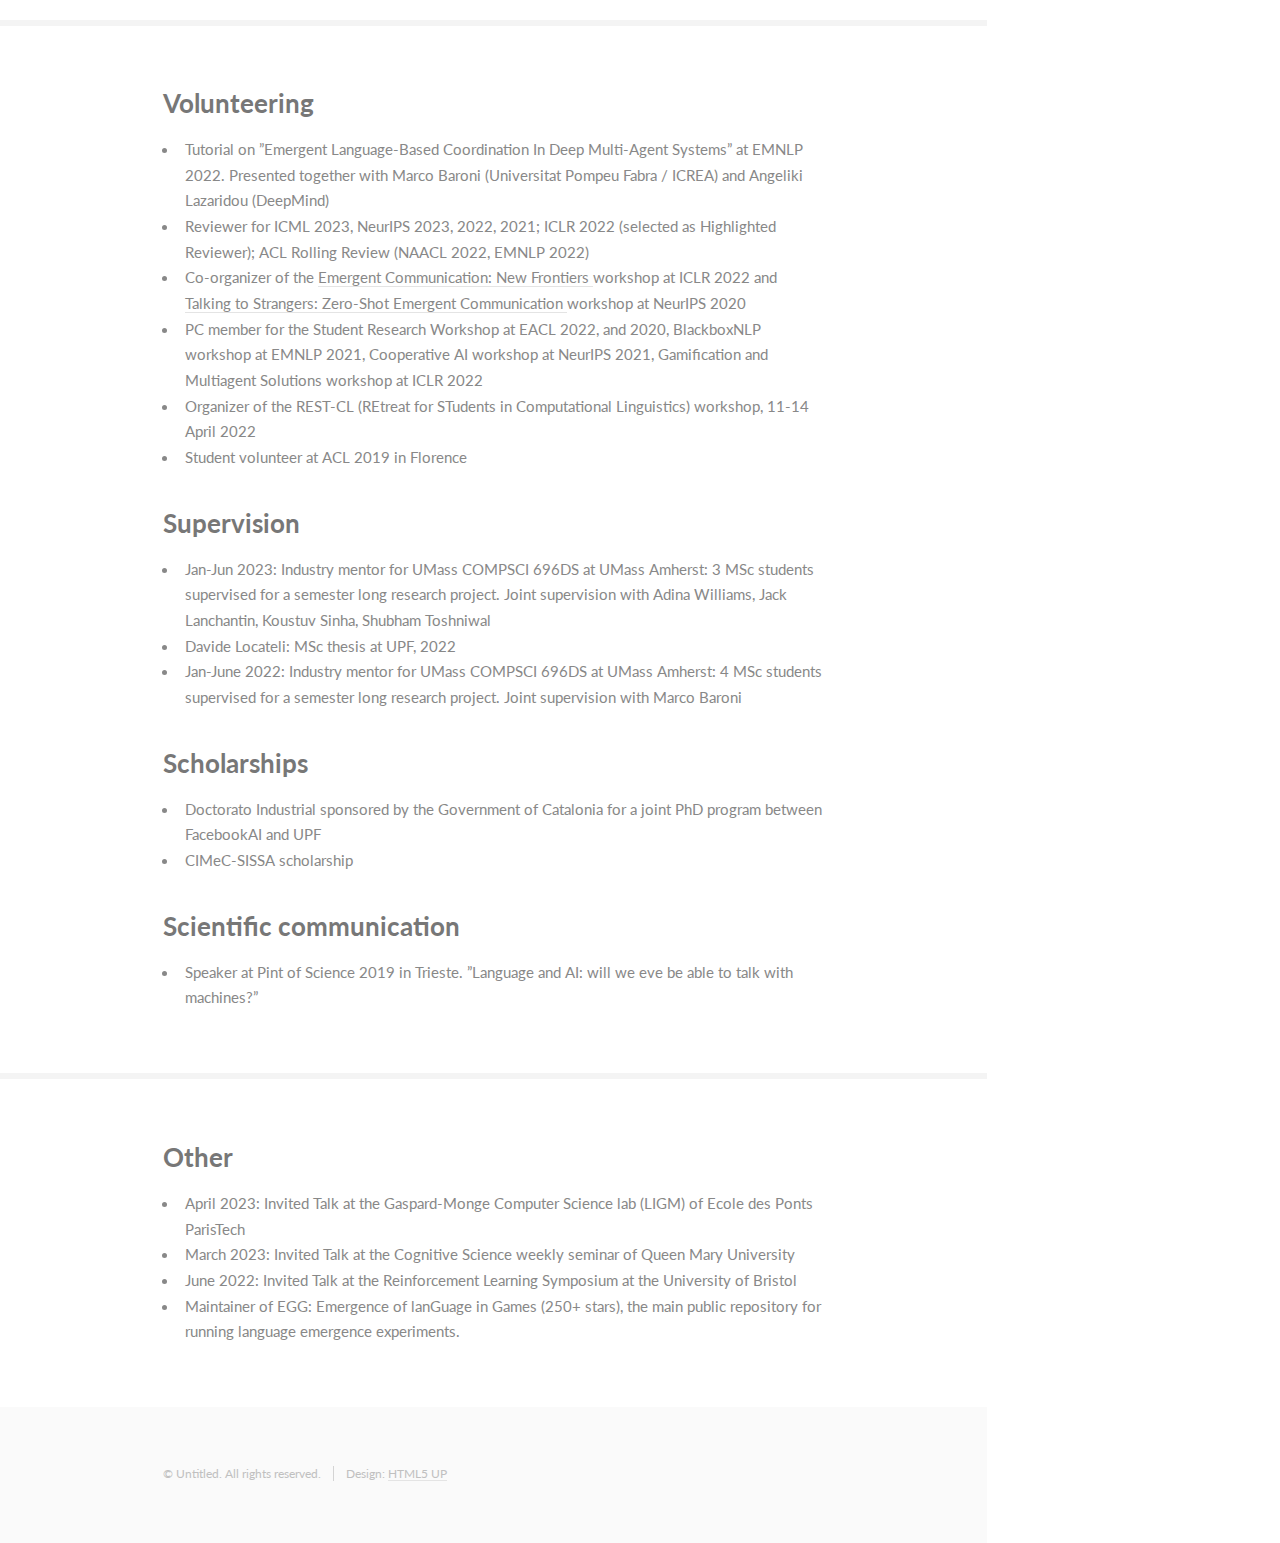
==== commit a58c94ee: "fix typo" ====
--- a/index.html
+++ b/index.html
@@ -178,7 +178,7 @@
 									
 								</div>
 							</section>
-                            as
+
                             <section id="four">
                                 <div class="container">
                                     <h3>Other</h3>
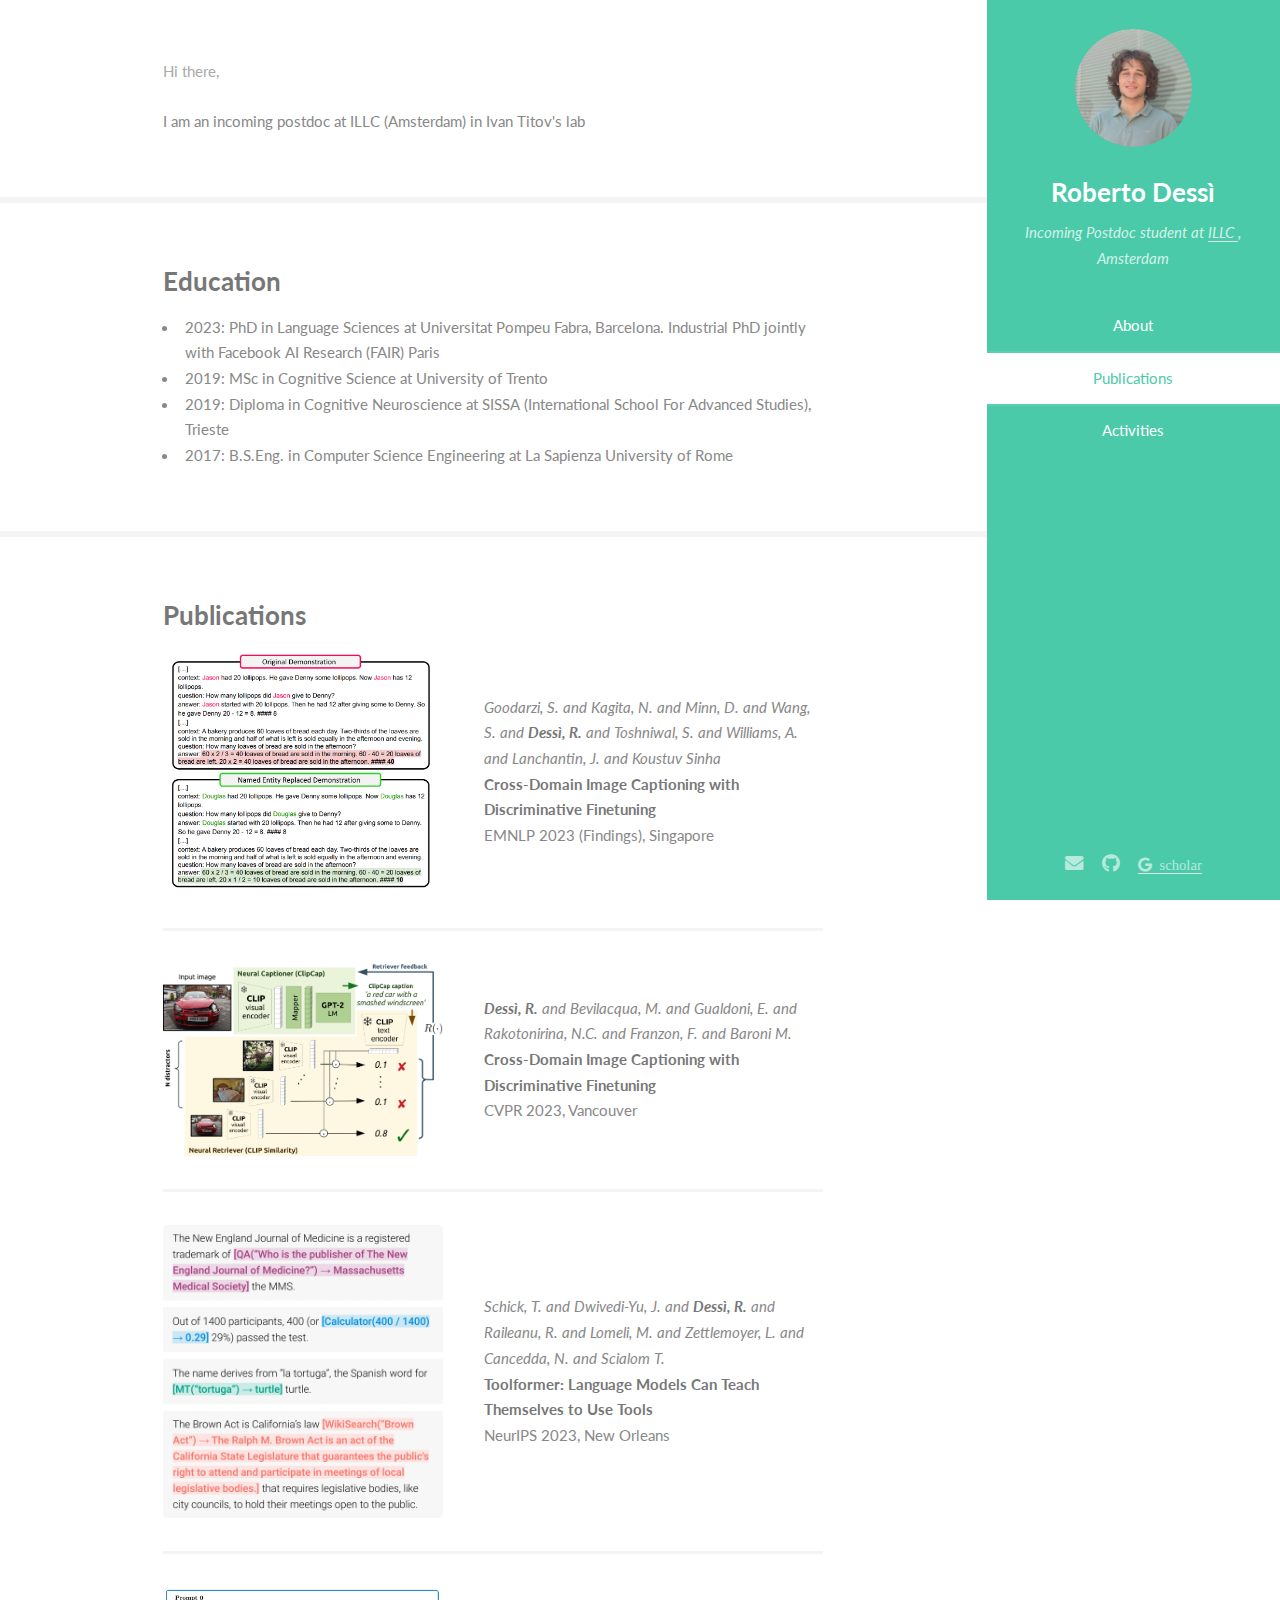
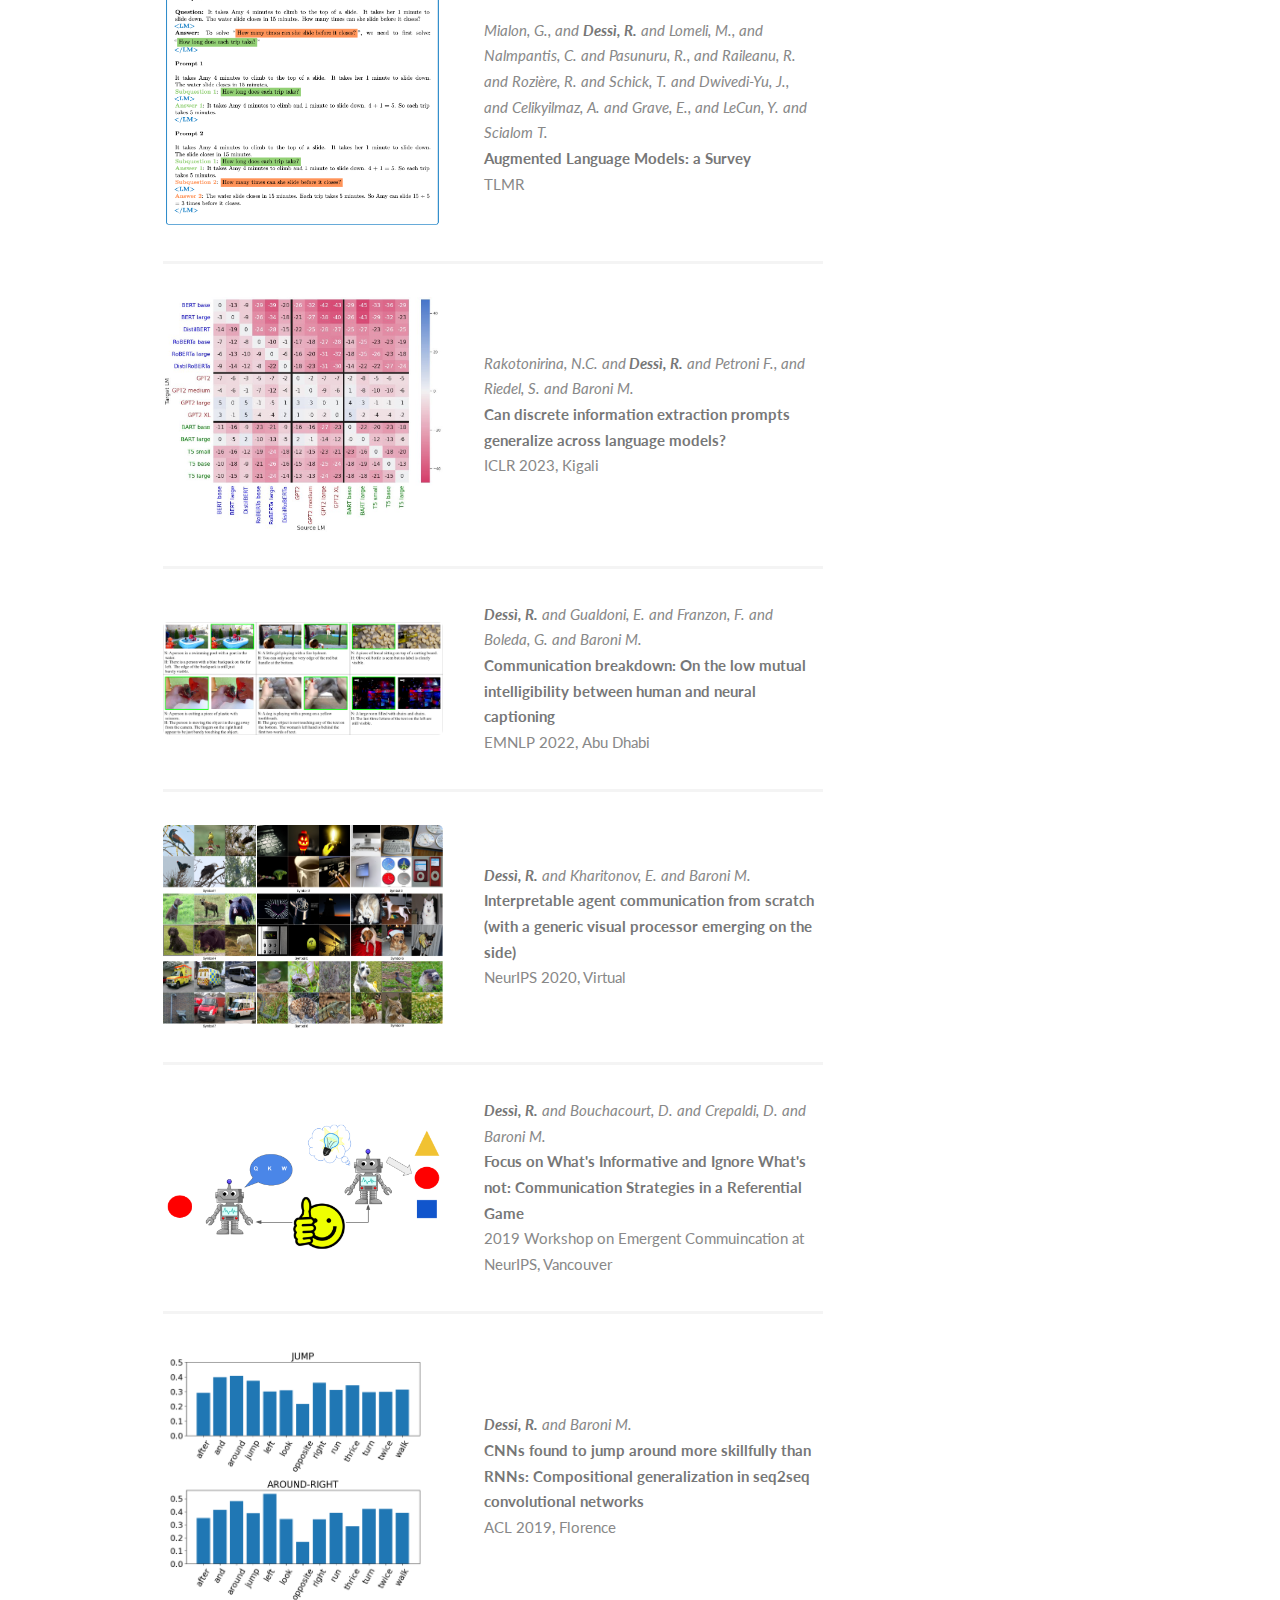
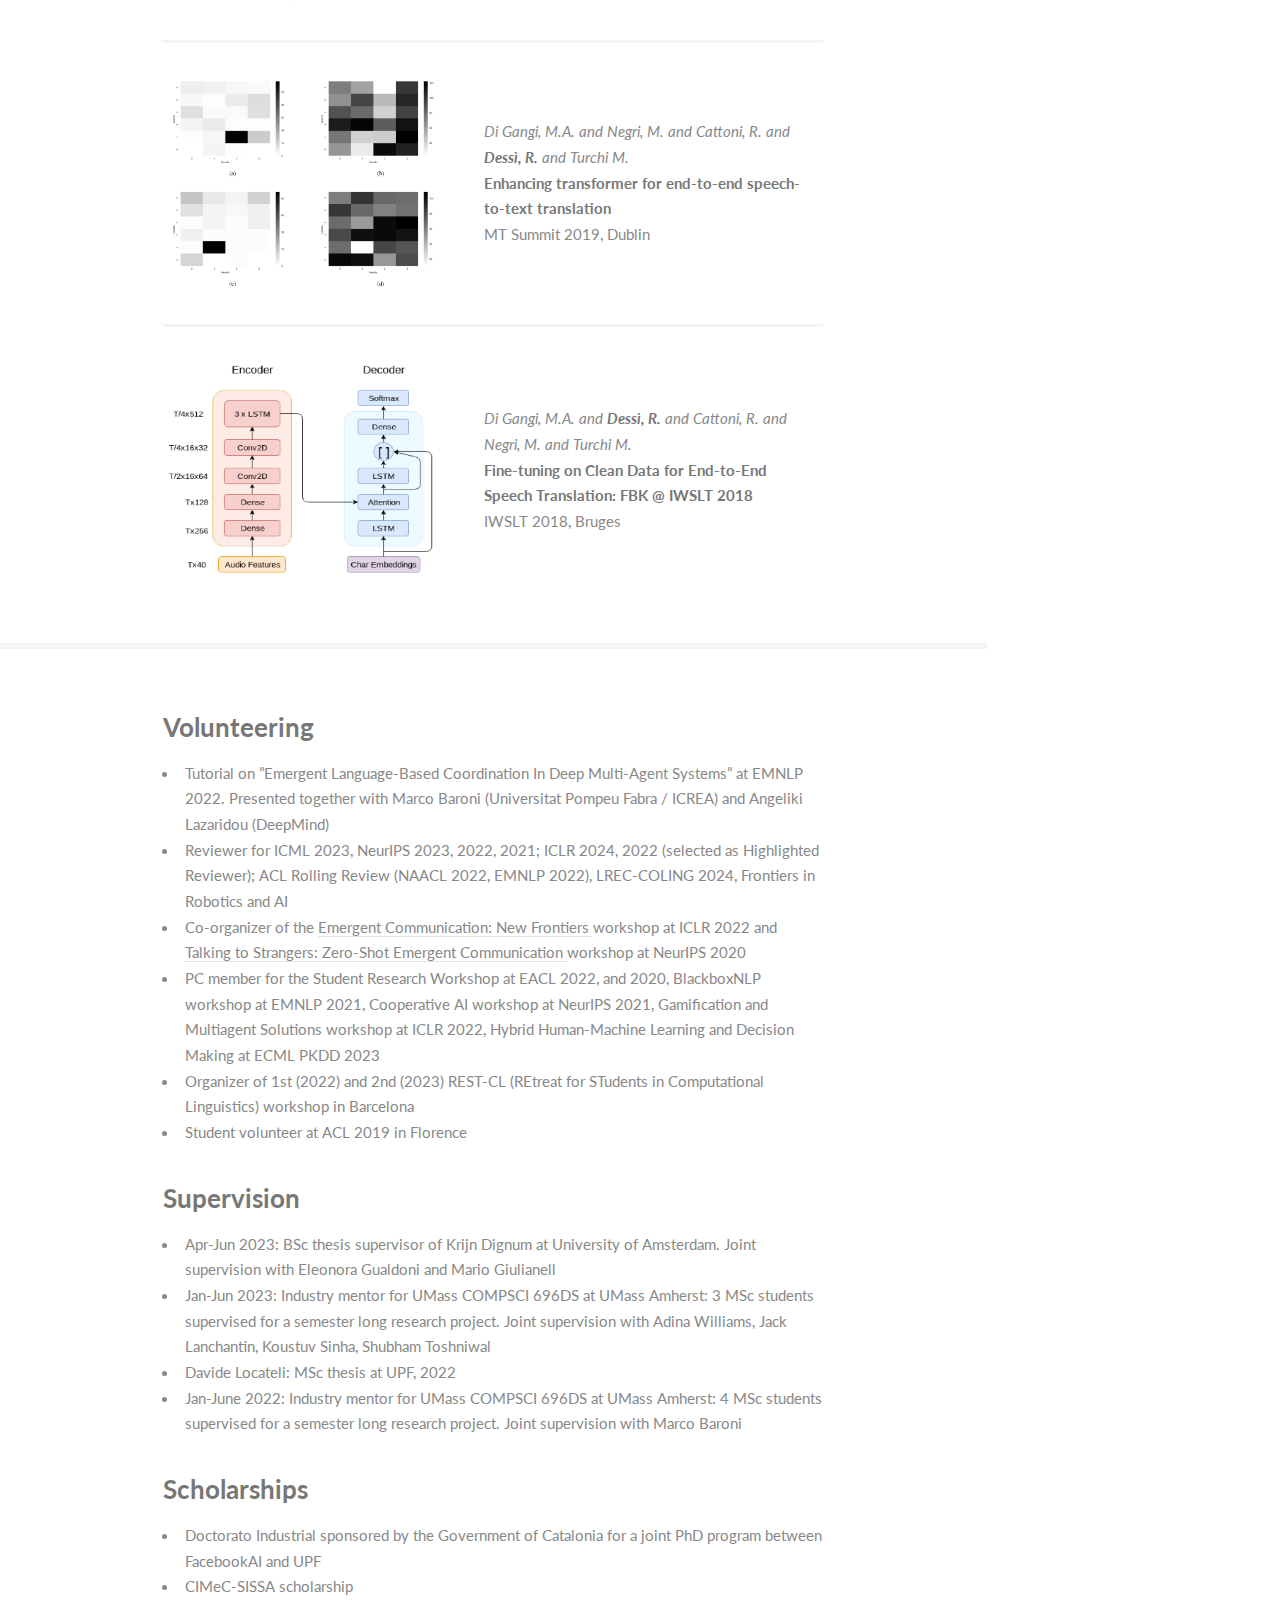
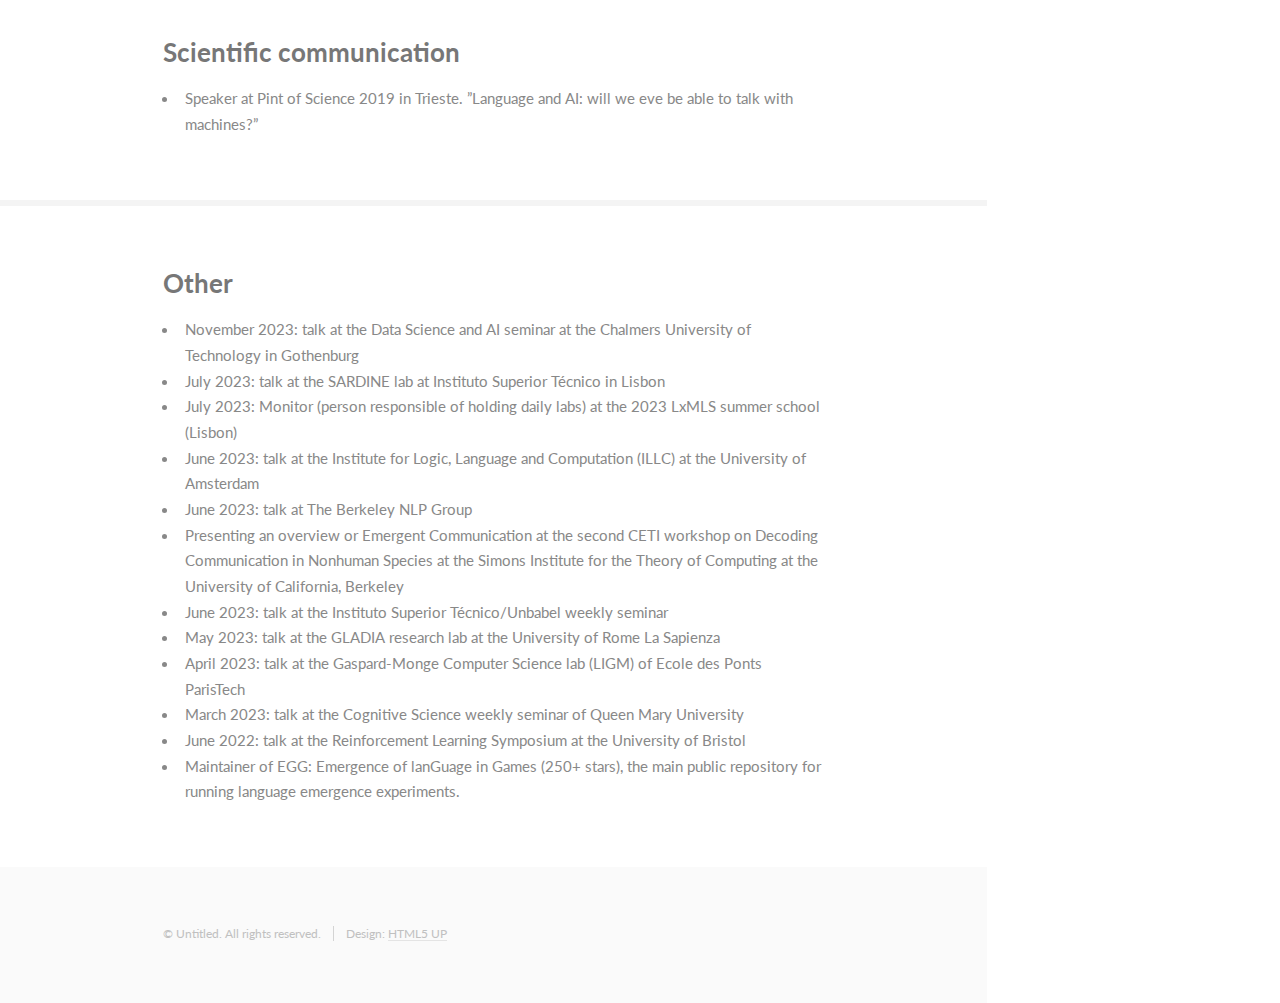
==== commit 4a026280: "upd" ====
--- a/index.html
+++ b/index.html
@@ -14,8 +14,7 @@
 				<header>
 					<span class="image avatar"><img src="images/me.jpg" alt="" /></span>
 					<h1 id="logo"><a href="#">Roberto Dessì</a></h1>
-					<p>PhD student at <a href="https://research.fb.com/category/facebook-ai-research/"> Facebook AI Research </a> 
-						and <a href="https://www.upf.edu/web/colt"> Universitat Pompeu Fabra </a> </p>
+					<p>Incoming Postdoc student at <a href="https://www.illc.uva.nl/"> ILLC </a>, Amsterdam </p>
 
 				</header>
 				<nav id="nav">
@@ -48,17 +47,38 @@
 										<!-- <h2>Read Only</h2> -->
 										<p>Hi there,</p>
 									</header>
-									<p>I am a PhD student at FAIR Paris and UPF supervised by Marco Baroni. My interests are in situated and interactive language learning.</p>
+									<p>I am an incoming postdoc at ILLC (Amsterdam) in Ivan Titov's lab</p>
 								</div>
 							</section>
-
+						
 						<!-- Two -->
-							<section id="two">
+                            <section id="two">
+                                <div class="container">
+                                    <h3>Education</h3>
+                                    <ul>
+                                    	<li>2023: PhD in Language Sciences at Universitat Pompeu Fabra, Barcelona. Industrial PhD jointly with Facebook AI Research (FAIR) Paris</li>
+                                    	<li>2019: MSc in Cognitive Science at University of Trento</li>
+                                    	<li>2019: Diploma in Cognitive Neuroscience at SISSA (International School For Advanced Studies), Trieste</li>
+                                    	<li>2017: B.S.Eng. in Computer Science Engineering at La Sapienza University of Rome</li>
+									</ul>
+								</div>
+							</section>
+						
+						<!-- Three -->
+							<section id="three">
 								<div class="container">
 									<h3>Publications</h3>
 									<div class="features">
 										<article>
-											<a href="https://arxiv.org/abs/2304.01662" class="image"><img src="images/cvpr.png" alt="" /></a>
+											<a href="https://aclanthology.org/2023.findings-emnlp.728/" class="image"><img src="images/entity_replacement.jpg" alt="" /></a>
+											<div class="inner">
+												<i>Goodarzi, S. and Kagita, N. and Minn, D. and Wang, S. and <b>Dessì, R.</b> and Toshniwal, S. and Williams, A. and Lanchantin, J. and Koustuv Sinha</i><br>
+												<strong class="hoverable">Cross-Domain Image Captioning with Discriminative Finetuning</strong><br>
+												EMNLP 2023 (Findings), Singapore<br>
+											</div>
+										</article>
+										<article>
+											<a href="https://ai.meta.com/research/publications/cross-domain-image-captioning-with-discriminative-finetuning/" class="image"><img src="images/cvpr.png" alt="" /></a>
 											<div class="inner">
 												<i><b>Dessì, R.</b> and Bevilacqua, M. and Gualdoni, E. and Rakotonirina, N.C. and Franzon, F. and Baroni M.</i><br>
 												<strong class="hoverable">Cross-Domain Image Captioning with Discriminative Finetuning</strong><br>
@@ -66,25 +86,25 @@
 											</div>
 										</article>
 										<article>
-											<a href="https://arxiv.org/abs/2302.04761" class="image"><img src="images/toolformer.png" alt="" /></a>
+											<a href="https://openreview.net/pdf?id=Yacmpz84TH" class="image"><img src="images/toolformer.png" alt="" /></a>
 											<div class="inner">
 												<i>Schick, T. and Dwivedi-Yu, J. and <b>Dessì, R.</b> and Raileanu, R. and Lomeli, M. and Zettlemoyer, L. and Cancedda, N. and Scialom T.</i><br>
 												<strong class="hoverable">Toolformer: Language Models Can Teach Themselves to Use Tools</strong><br>
-												ArXiv preprint<br>
-											</div>
-										</article>
-										<article>
-											<a href="https://arxiv.org/abs/2302.07842" class="image"><img src="images/alms.png" alt="" /></a>
+												NeurIPS 2023, New Orleans<br>
+											</div>
+										</article>
+										<article>
+											<a href="https://openreview.net/pdf?id=jh7wH2AzKK" class="image"><img src="images/alms.png" alt="" /></a>
 											<div class="inner">
 												<i>Mialon, G., and <b>Dessì, R.</b> and Lomeli, M., and Nalmpantis, C. and Pasunuru, R., and Raileanu, R. and Rozière, R. and Schick, T. and Dwivedi-Yu, J., and Celikyilmaz, A. and Grave, E., and LeCun, Y. and Scialom T.</i><br>
 												<strong class="hoverable">Augmented Language Models: a Survey</strong><br>
-												ArXiv preprint<br>
-											</div>
-										</article>
-										<article>
-											<a href="https://arxiv.org/abs/2302.09865" class="image"><img src="images/prompt_robust.jpeg" alt="" /></a>
-											<div class="inner">
-												<i>Rakotonirina, N.C. and<b> Dessì, R.</b> and Petroni F., and Riedel S., and Baroni M.</i><br>
+												TLMR<br>
+											</div>
+										</article>
+										<article>
+											<a href="https://openreview.net/pdf?id=sbWVtxq8-zE" class="image"><img src="images/prompt_robust.jpeg" alt="" /></a>
+											<div class="inner">
+												<i>Rakotonirina, N.C. and<b> Dessì, R.</b> and Petroni F., and Riedel, S. and Baroni M.</i><br>
 												<strong class="hoverable">Can discrete information extraction prompts generalize across language models?</strong><br>
 												ICLR 2023, Kigali<br>
 											</div>
@@ -118,7 +138,7 @@
 											<a href="https://aclanthology.org/P19-1381/" class="image"><img src="images/cnn.jpg" alt="" /></a>
 											<div class="inner">
 												
-												<i><b>Dessi, R.</b> and Baroni, M.</i><br>
+												<i><b>Dessi, R.</b> and Baroni M.</i><br>
 												<strong class="hoverable">CNNs found to jump around more skillfully than RNNs: Compositional generalization in seq2seq convolutional networks</strong><br>
 												ACL 2019, Florence<br>
 											</div>
@@ -129,7 +149,7 @@
 												
 												<i>Di Gangi, M.A. and Negri, M. and Cattoni, R. and <b>Dessì, R.</b> and Turchi M.</i><br>
 												<strong class="hoverable">Enhancing transformer for end-to-end speech-to-text translation</strong><br>
-												MT Summit 2019,  Dublin<br>
+												MT Summit 2019, Dublin<br>
 											</div>
 										</article>
 										<article>
@@ -146,22 +166,23 @@
 
 							</section>
 
-							<!-- Three -->
-							<section id="three">
+						<!-- Four -->
+							<section id="four">
 								<div class="container">
 									<h3>Volunteering</h3>
 									<ul>
                                         <li>Tutorial on ”Emergent Language-Based Coordination In Deep Multi-Agent Systems” at EMNLP 2022. Presented together with Marco Baroni (Universitat Pompeu Fabra / ICREA) and Angeliki Lazaridou (DeepMind)</li>
-                                        <li>Reviewer for ICML 2023, NeurIPS 2023, 2022, 2021; ICLR 2022 (selected as Highlighted Reviewer); ACL Rolling Review
-                                        (NAACL 2022, EMNLP 2022)</li>
+                                        <li>Reviewer for ICML 2023, NeurIPS 2023, 2022, 2021; ICLR 2024, 2022 (selected as Highlighted Reviewer); ACL Rolling Review
+                                        (NAACL 2022, EMNLP 2022), LREC-COLING 2024, Frontiers in Robotics and AI</li>
 										<li>Co-organizer of the <a href="https://sites.google.com/view/emecom2022/"> Emergent Communication: New Frontiers </a> workshop at ICLR 2022 and <a href="https://sites.google.com/view/emecom2020/"> Talking to Strangers: Zero-Shot Emergent Communication </a> workshop at NeurIPS 2020</li>
 										<li>PC member for the Student Research Workshop at EACL 2022, and 2020, BlackboxNLP workshop at EMNLP 2021,
-                                        Cooperative AI workshop at NeurIPS 2021, Gamification and Multiagent Solutions workshop at ICLR 2022</li>
-                                        <li>Organizer of the REST-CL (REtreat for STudents in Computational Linguistics) workshop, 11-14 April 2022</li>
+                                        Cooperative AI workshop at NeurIPS 2021, Gamification and Multiagent Solutions workshop at ICLR 2022, Hybrid Human-Machine Learning and Decision Making at ECML PKDD 2023</li>
+                                        <li>Organizer of 1st (2022) and 2nd (2023) REST-CL (REtreat for STudents in Computational Linguistics) workshop in Barcelona</li>
 										<li>Student volunteer at ACL 2019 in Florence</li>
 									</ul>
 									<h3>Supervision</h3>
 									<ul>
+										<li>Apr-Jun 2023: BSc thesis supervisor of Krijn Dignum at University of Amsterdam. Joint supervision with Eleonora Gualdoni and Mario Giulianell</li>
 										<li>Jan-Jun 2023: Industry mentor for UMass COMPSCI 696DS at UMass Amherst: 3 MSc students supervised for a semester long research project. Joint supervision with Adina Williams, Jack Lanchantin, Koustuv Sinha, Shubham Toshniwal</li>
 										<li>Davide Locateli: MSc thesis at UPF, 2022</li>
                                         <li>Jan-June 2022: Industry mentor for UMass COMPSCI 696DS at UMass Amherst: 4 MSc students supervised for a semester long research project. Joint supervision with Marco Baroni </li>
@@ -178,17 +199,24 @@
 									
 								</div>
 							</section>
-
-                            <section id="four">
+						<!-- Five -->
+                            <section id="five">
                                 <div class="container">
                                     <h3>Other</h3>
                                     <ul>
-                                        <li>April 2023: Invited Talk at the Gaspard-Monge Computer Science lab (LIGM) of Ecole des Ponts ParisTech</li>
-                                        <li>March 2023: Invited Talk at the Cognitive Science weekly seminar of Queen Mary University</li>
-                                        <li>June 2022: Invited Talk at the Reinforcement Learning Symposium at the University of Bristol</li>
+                                    	<li>November 2023: talk at the Data Science and AI seminar at the Chalmers University of Technology in Gothenburg</li>
+                                    	<li>July 2023: talk at the SARDINE lab at Instituto Superior Técnico in Lisbon</li>
+                                    	<li>July 2023: Monitor (person responsible of holding daily labs) at the 2023 LxMLS summer school (Lisbon)</li>
+                                    	<li>June 2023: talk at the Institute for Logic, Language and Computation (ILLC) at the University of Amsterdam</li>
+                                    	<li>June 2023: talk at The Berkeley NLP Group</li>
+                                    	<li>Presenting an overview or Emergent Communication at the second CETI workshop on Decoding Communication in Nonhuman Species at the Simons Institute for the Theory of Computing at the University of California, Berkeley</li>
+                                    	<li>June 2023: talk at the Instituto Superior Técnico/Unbabel weekly seminar</li>
+                                    	<li>May 2023: talk at the GLADIA research lab at the University of Rome La Sapienza</li>
+                                        <li>April 2023: talk at the Gaspard-Monge Computer Science lab (LIGM) of Ecole des Ponts ParisTech</li>
+                                        <li>March 2023: talk at the Cognitive Science weekly seminar of Queen Mary University</li>
+                                        <li>June 2022: talk at the Reinforcement Learning Symposium at the University of Bristol</li>
                                         <li>Maintainer of EGG: Emergence of lanGuage in Games (250+ stars), the main public repository for running language emergence experiments.</li>
 									</ul>
-									
 								</div>
 							</section>
 
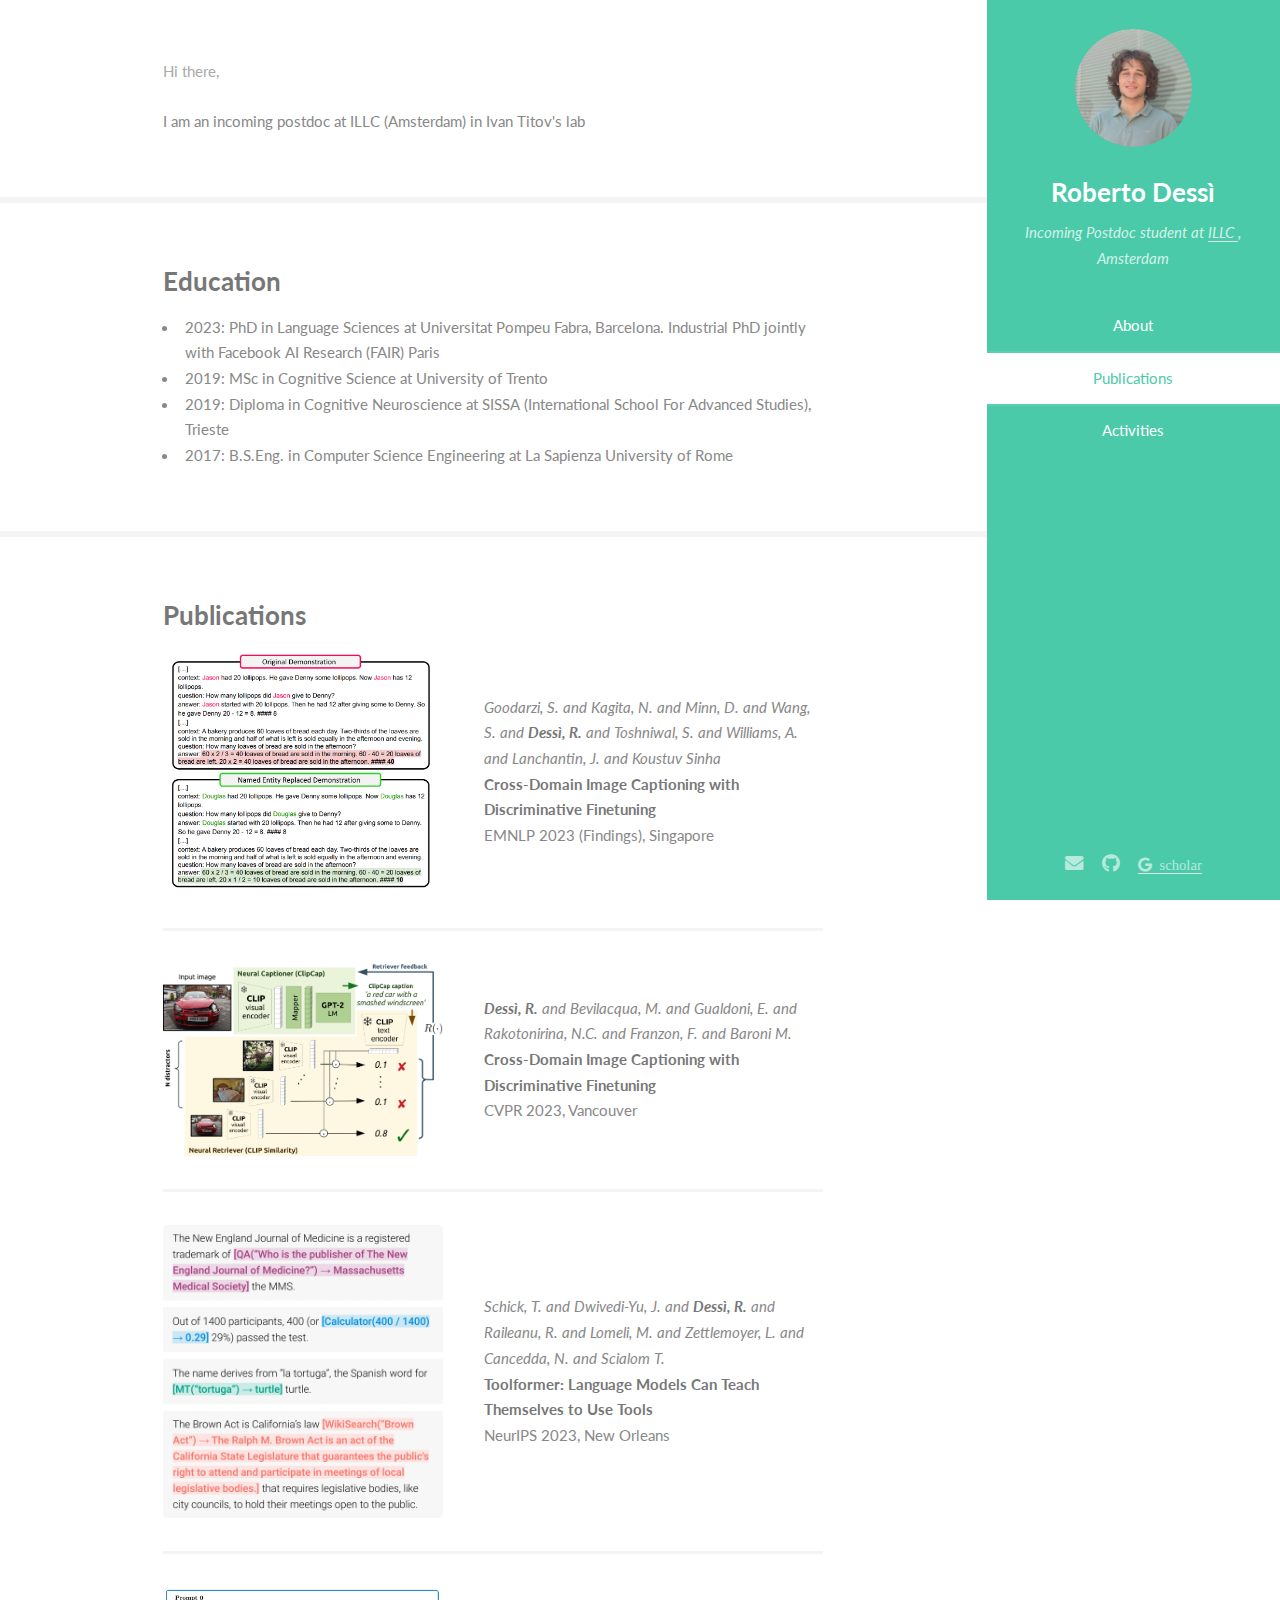
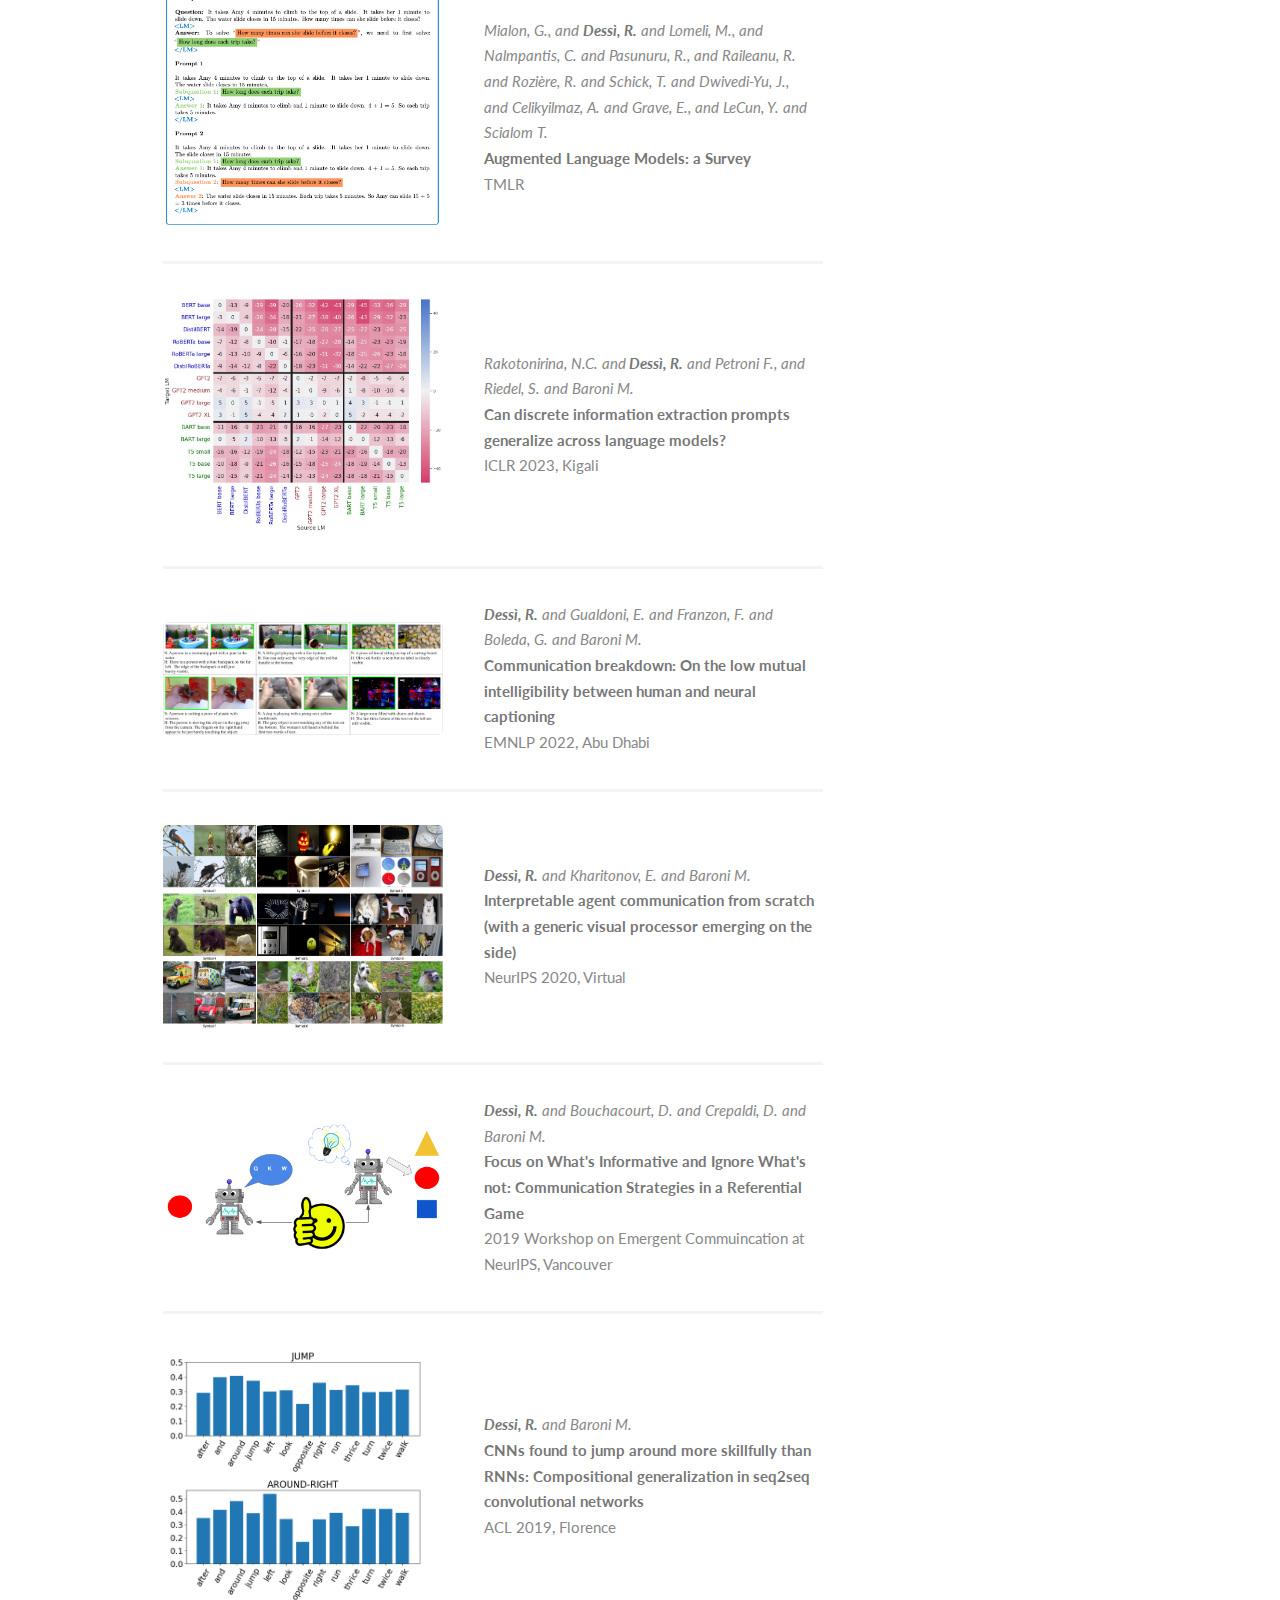
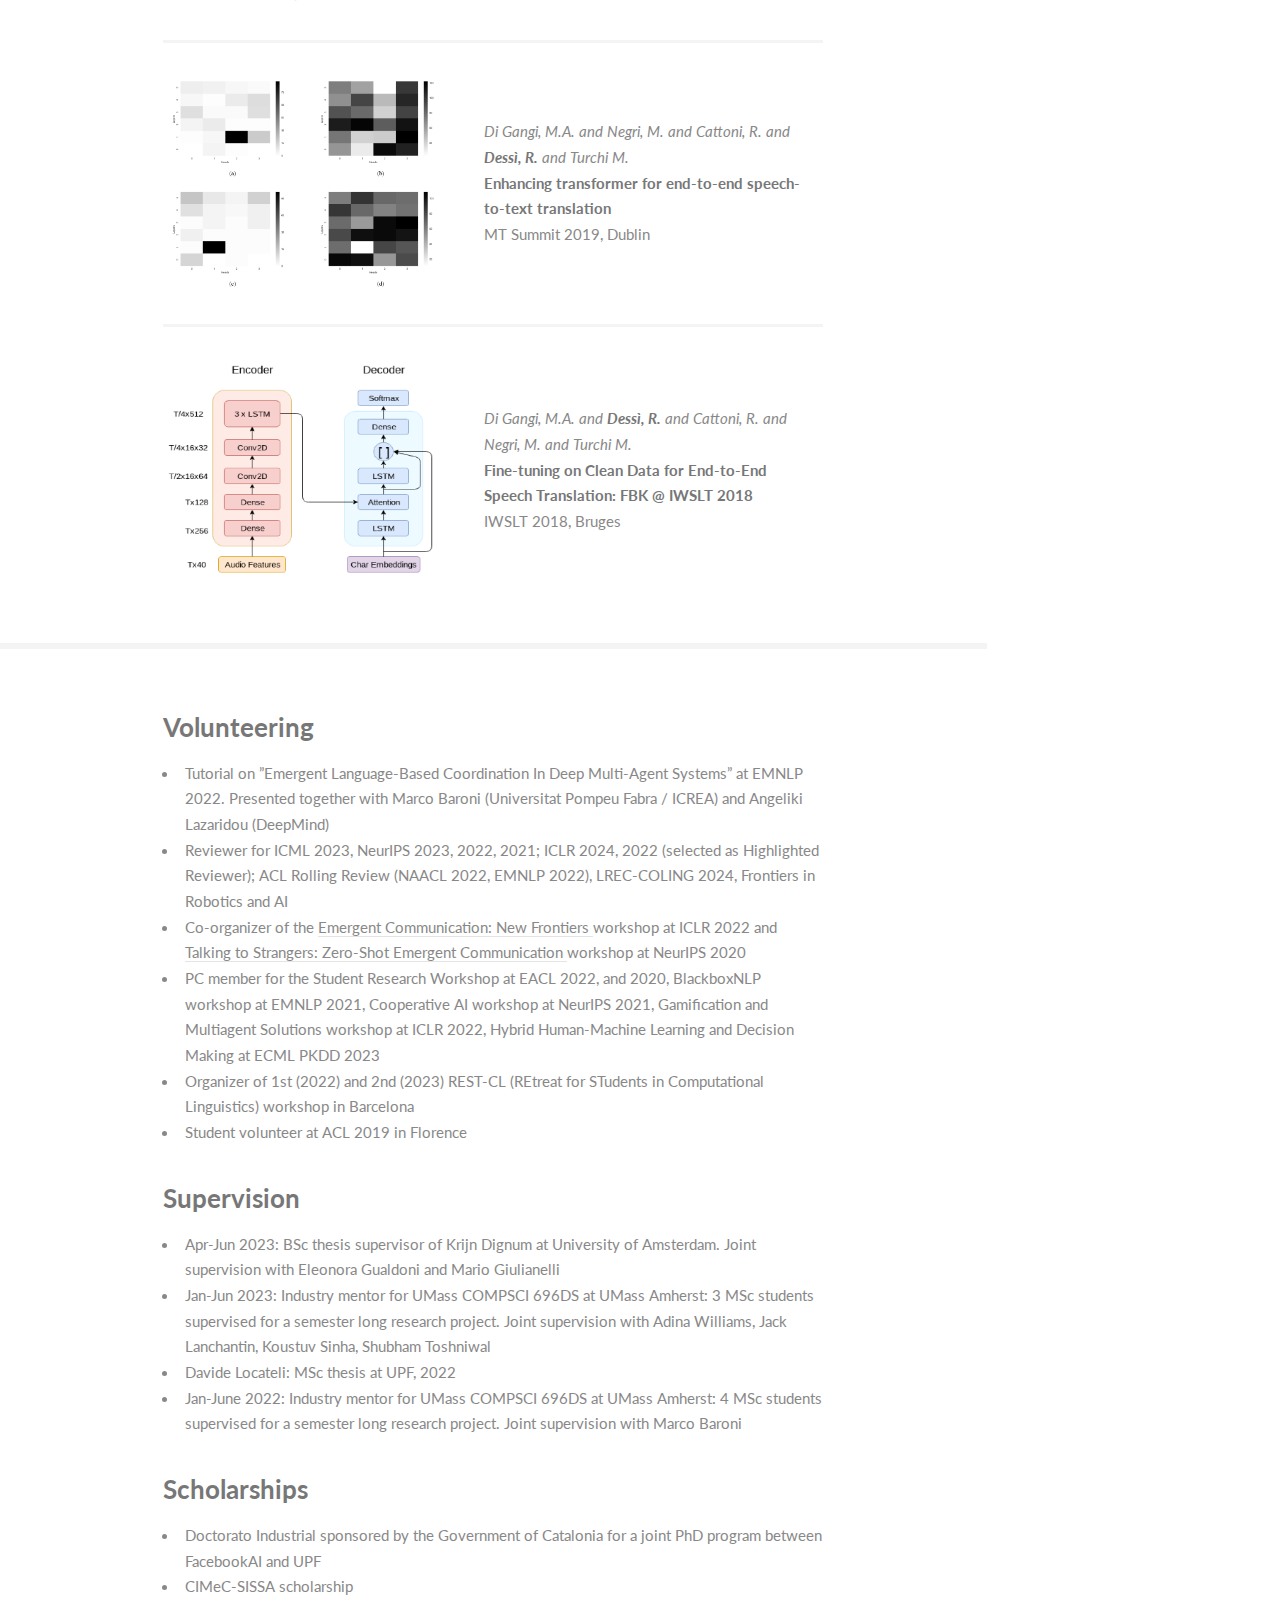
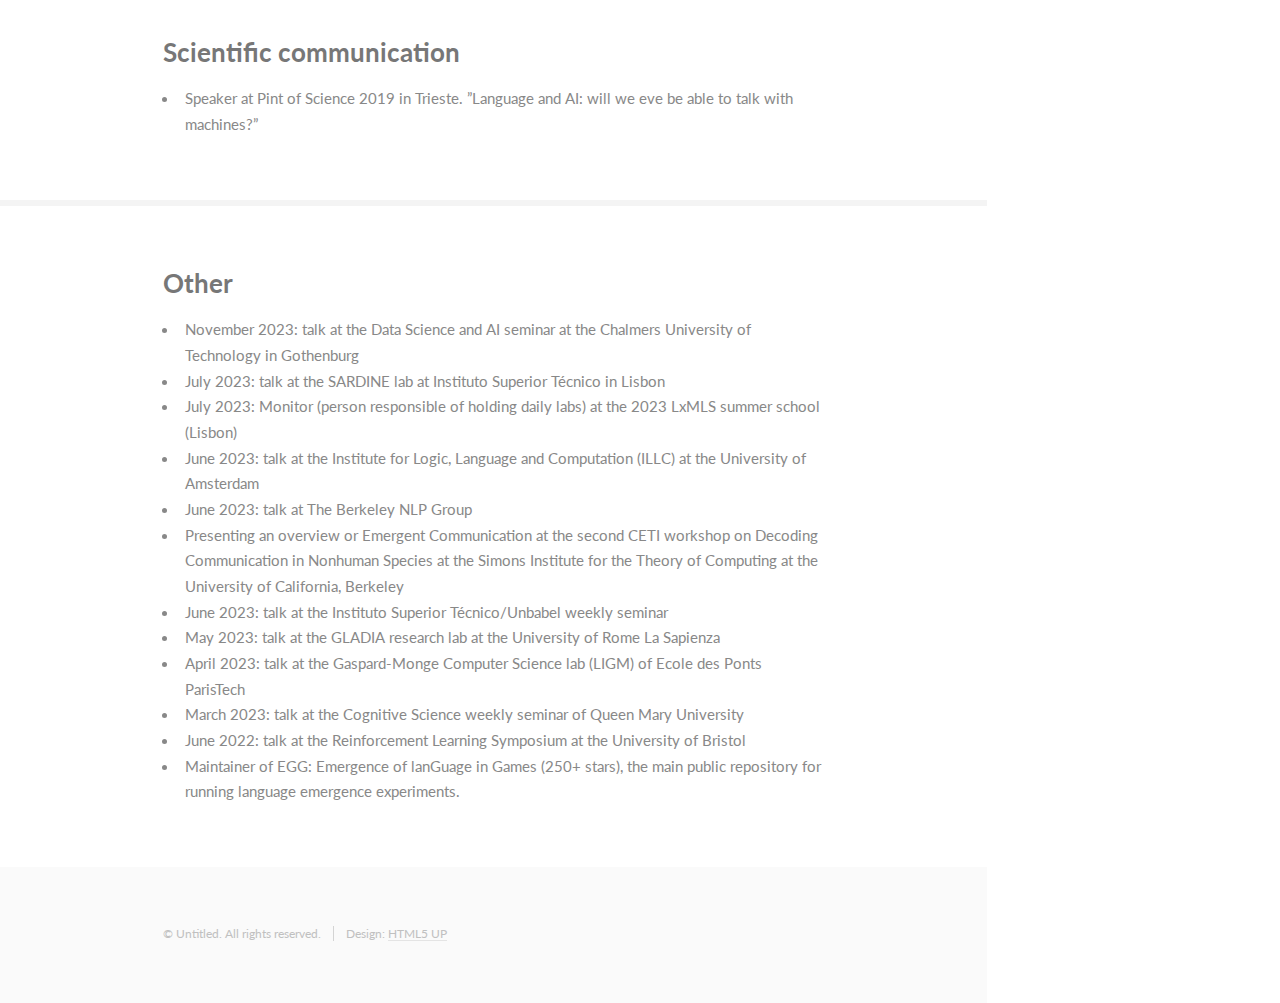
==== commit edb14b4f: "upd" ====
--- a/index.html
+++ b/index.html
@@ -98,7 +98,7 @@
 											<div class="inner">
 												<i>Mialon, G., and <b>Dessì, R.</b> and Lomeli, M., and Nalmpantis, C. and Pasunuru, R., and Raileanu, R. and Rozière, R. and Schick, T. and Dwivedi-Yu, J., and Celikyilmaz, A. and Grave, E., and LeCun, Y. and Scialom T.</i><br>
 												<strong class="hoverable">Augmented Language Models: a Survey</strong><br>
-												TLMR<br>
+												TMLR<br>
 											</div>
 										</article>
 										<article>
@@ -182,7 +182,7 @@
 									</ul>
 									<h3>Supervision</h3>
 									<ul>
-										<li>Apr-Jun 2023: BSc thesis supervisor of Krijn Dignum at University of Amsterdam. Joint supervision with Eleonora Gualdoni and Mario Giulianell</li>
+										<li>Apr-Jun 2023: BSc thesis supervisor of Krijn Dignum at University of Amsterdam. Joint supervision with Eleonora Gualdoni and Mario Giulianelli</li>
 										<li>Jan-Jun 2023: Industry mentor for UMass COMPSCI 696DS at UMass Amherst: 3 MSc students supervised for a semester long research project. Joint supervision with Adina Williams, Jack Lanchantin, Koustuv Sinha, Shubham Toshniwal</li>
 										<li>Davide Locateli: MSc thesis at UPF, 2022</li>
                                         <li>Jan-June 2022: Industry mentor for UMass COMPSCI 696DS at UMass Amherst: 4 MSc students supervised for a semester long research project. Joint supervision with Marco Baroni </li>
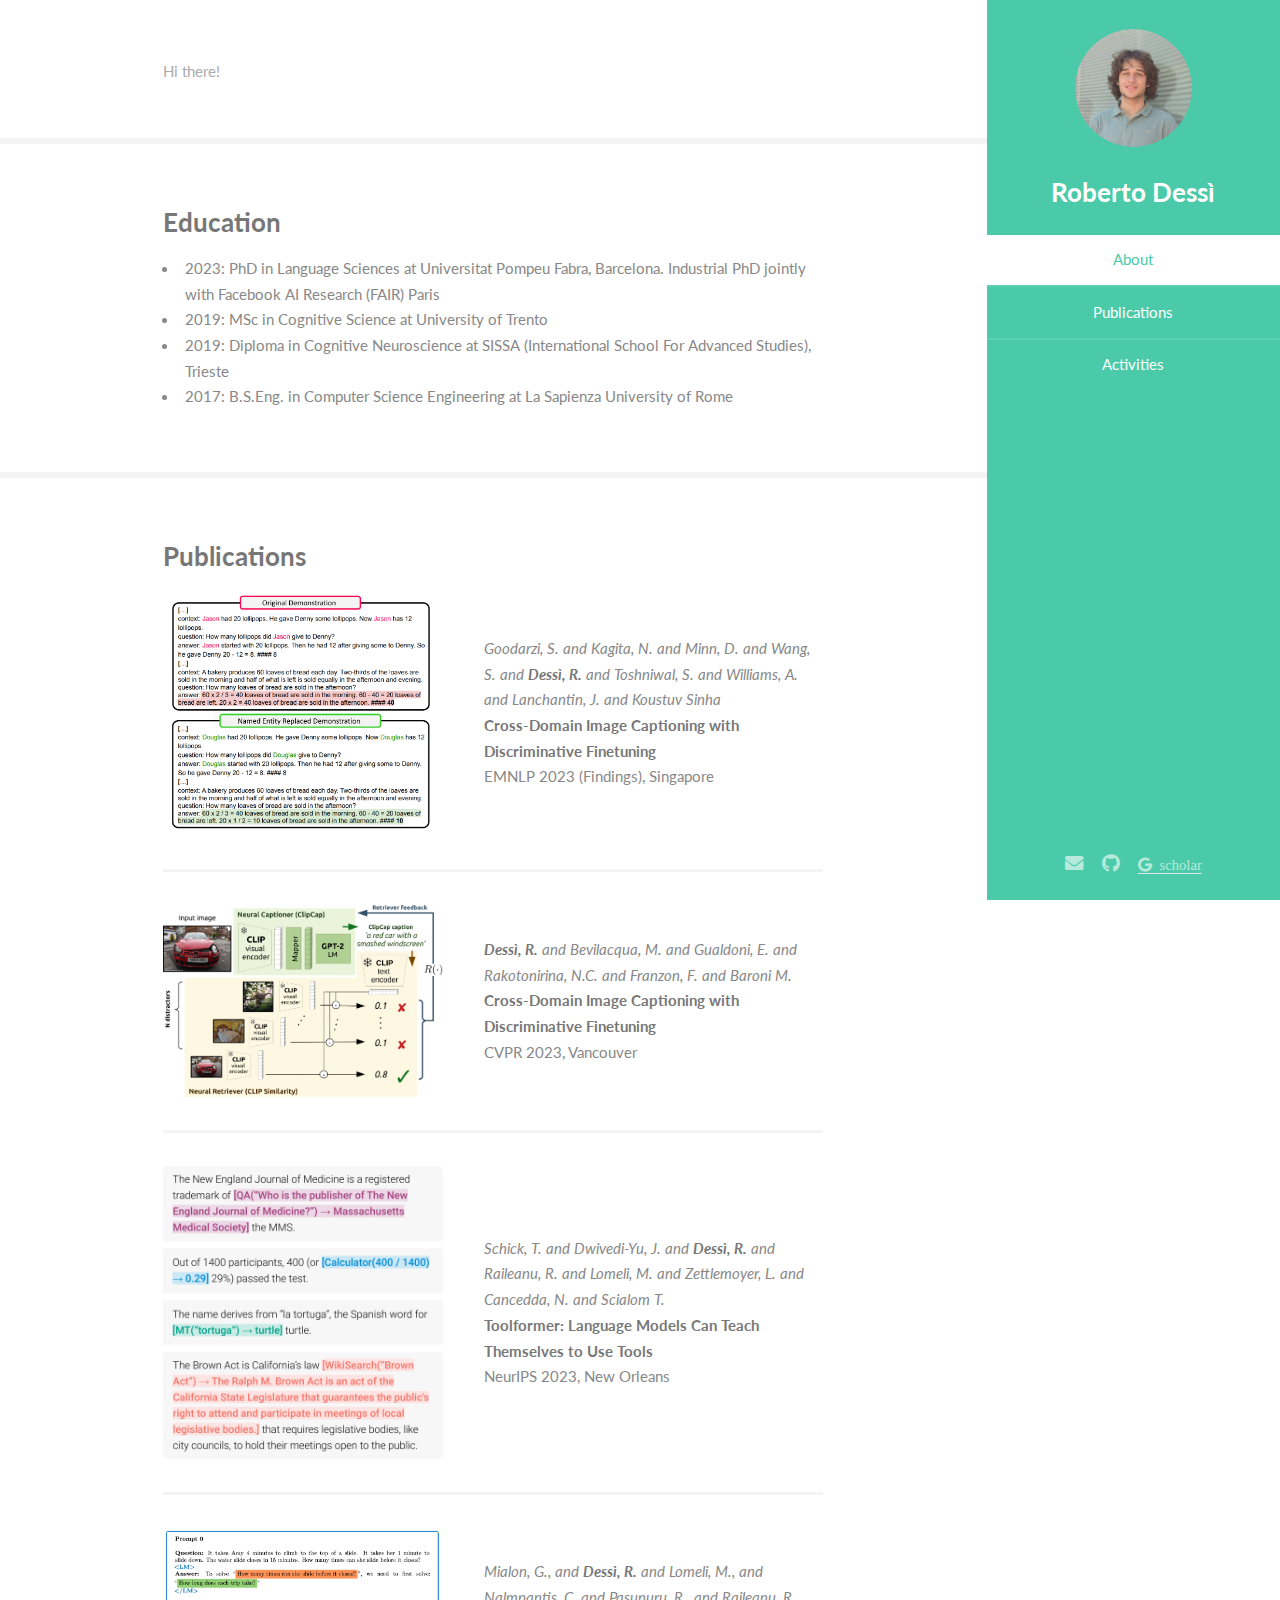
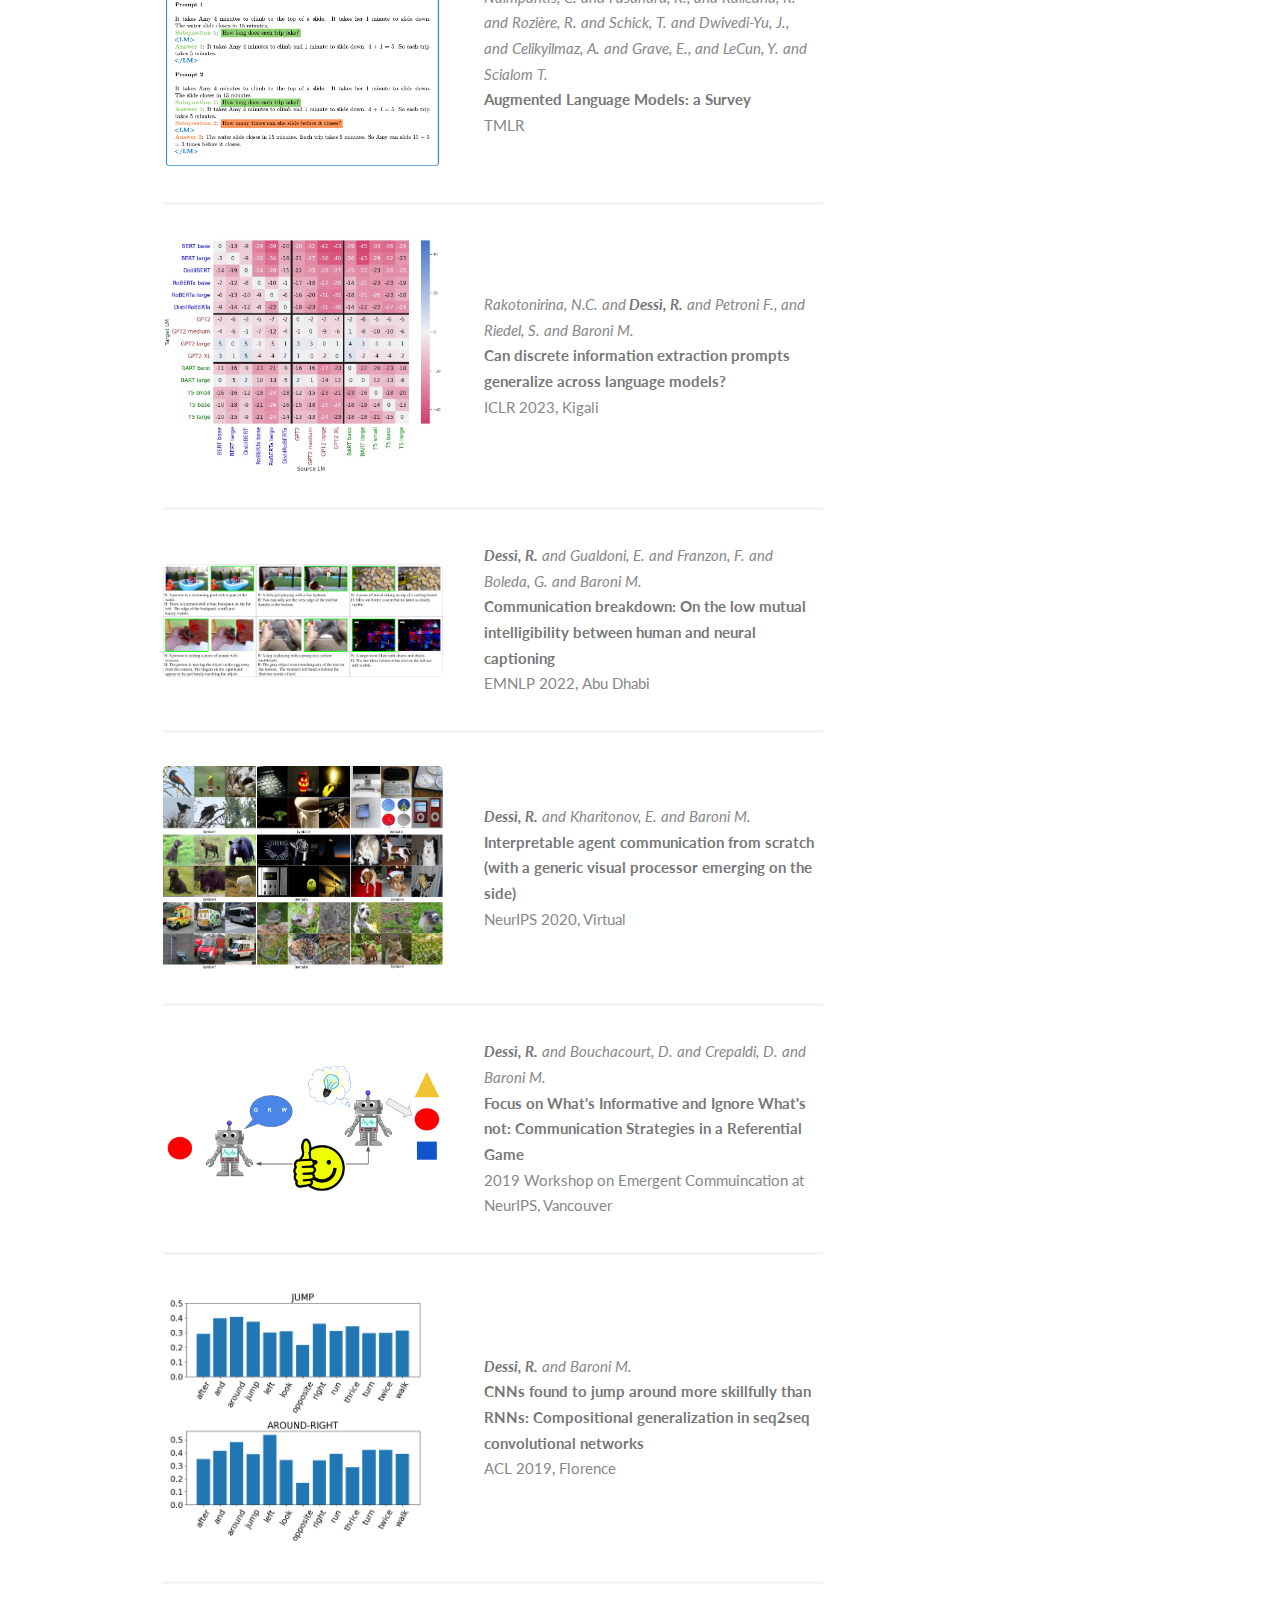
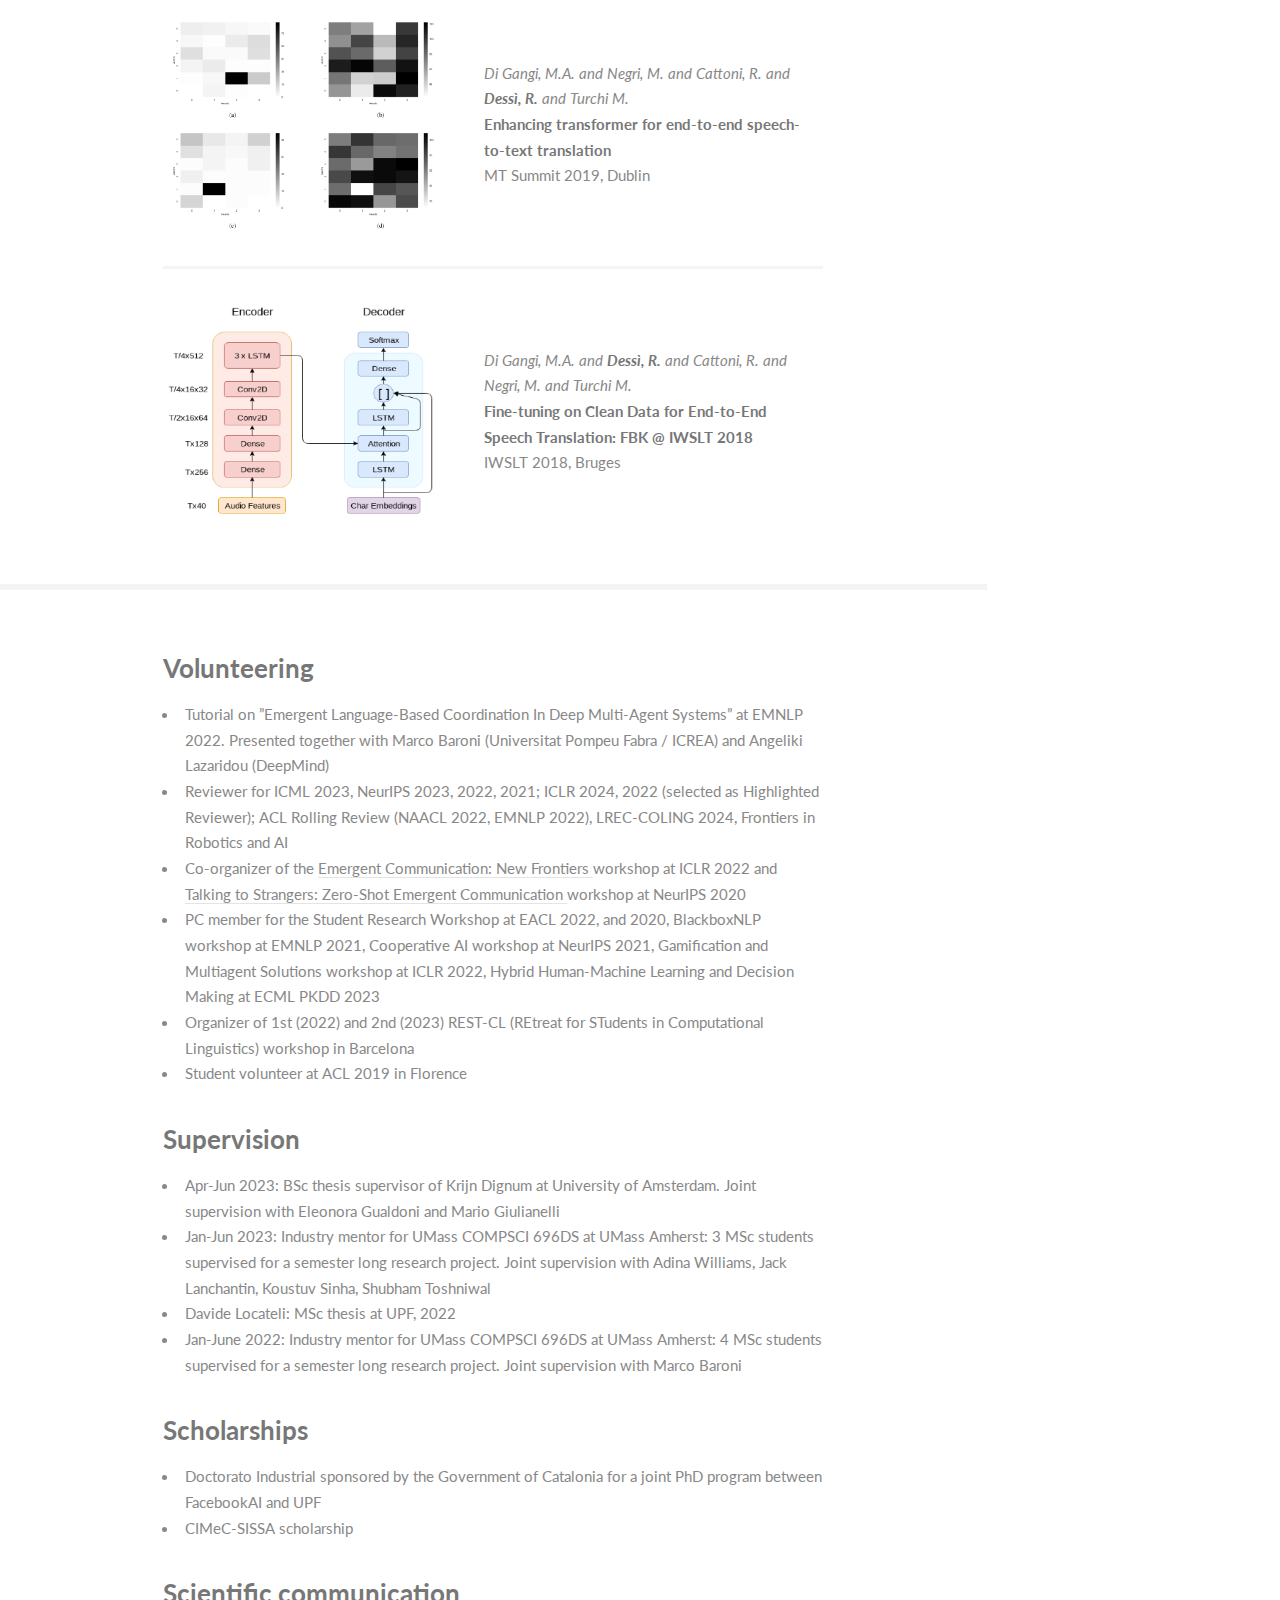
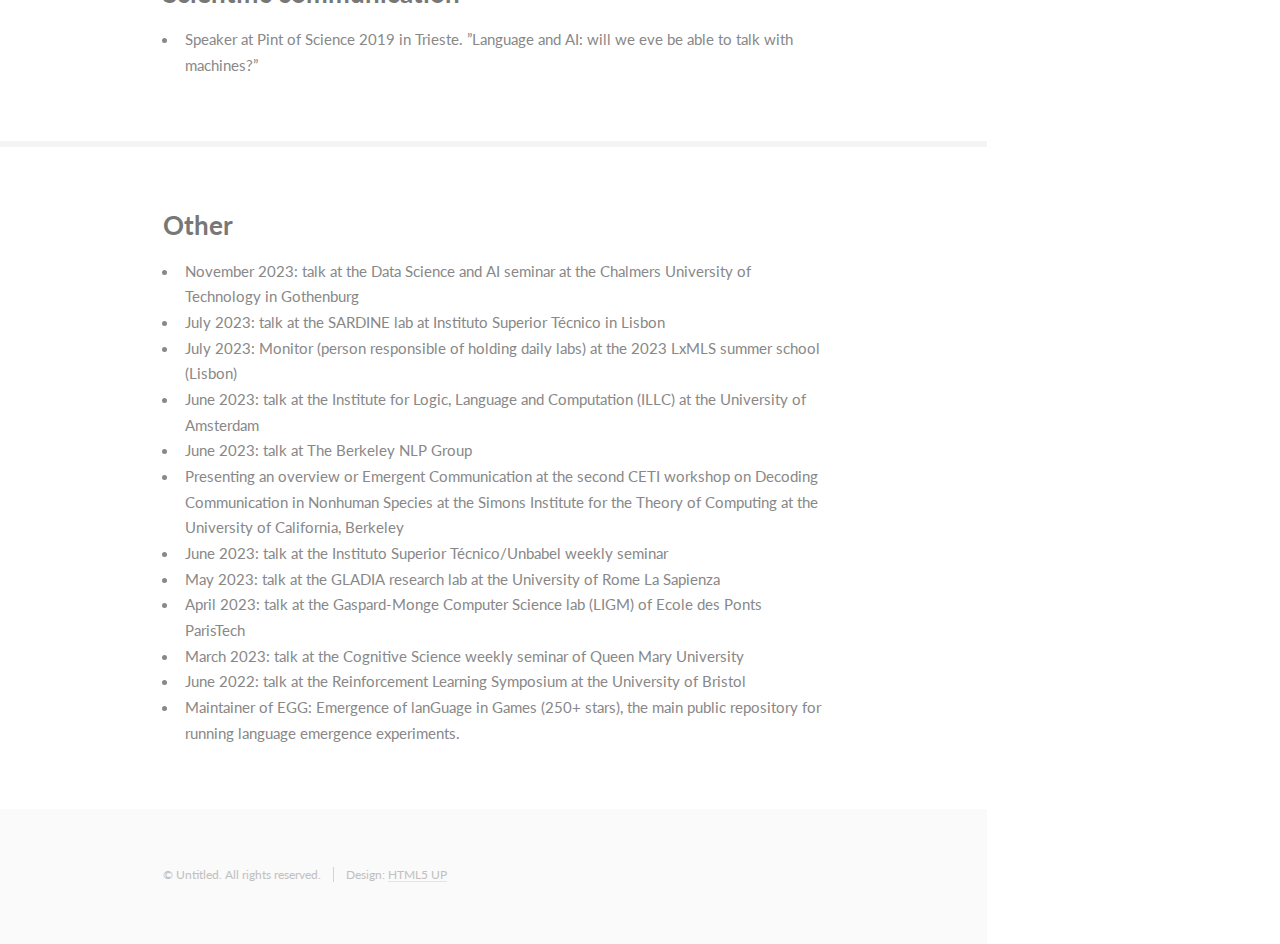
==== commit b4ed8d57: "upd" ====
--- a/index.html
+++ b/index.html
@@ -14,7 +14,7 @@
 				<header>
 					<span class="image avatar"><img src="images/me.jpg" alt="" /></span>
 					<h1 id="logo"><a href="#">Roberto Dessì</a></h1>
-					<p>Incoming Postdoc student at <a href="https://www.illc.uva.nl/"> ILLC </a>, Amsterdam </p>
+					<!-- <p>Incoming Postdoc student at <a href="https://www.illc.uva.nl/"> ILLC </a>, Amsterdam </p> -->
 
 				</header>
 				<nav id="nav">
@@ -45,9 +45,9 @@
 								<div class="container">
 									<header class="major">
 										<!-- <h2>Read Only</h2> -->
-										<p>Hi there,</p>
+										<p>Hi there!</p>
 									</header>
-									<p>I am an incoming postdoc at ILLC (Amsterdam) in Ivan Titov's lab</p>
+									<!-- <p>I am an incoming postdoc at ILLC (Amsterdam) in Ivan Titov's lab</p> -->
 								</div>
 							</section>
 						
